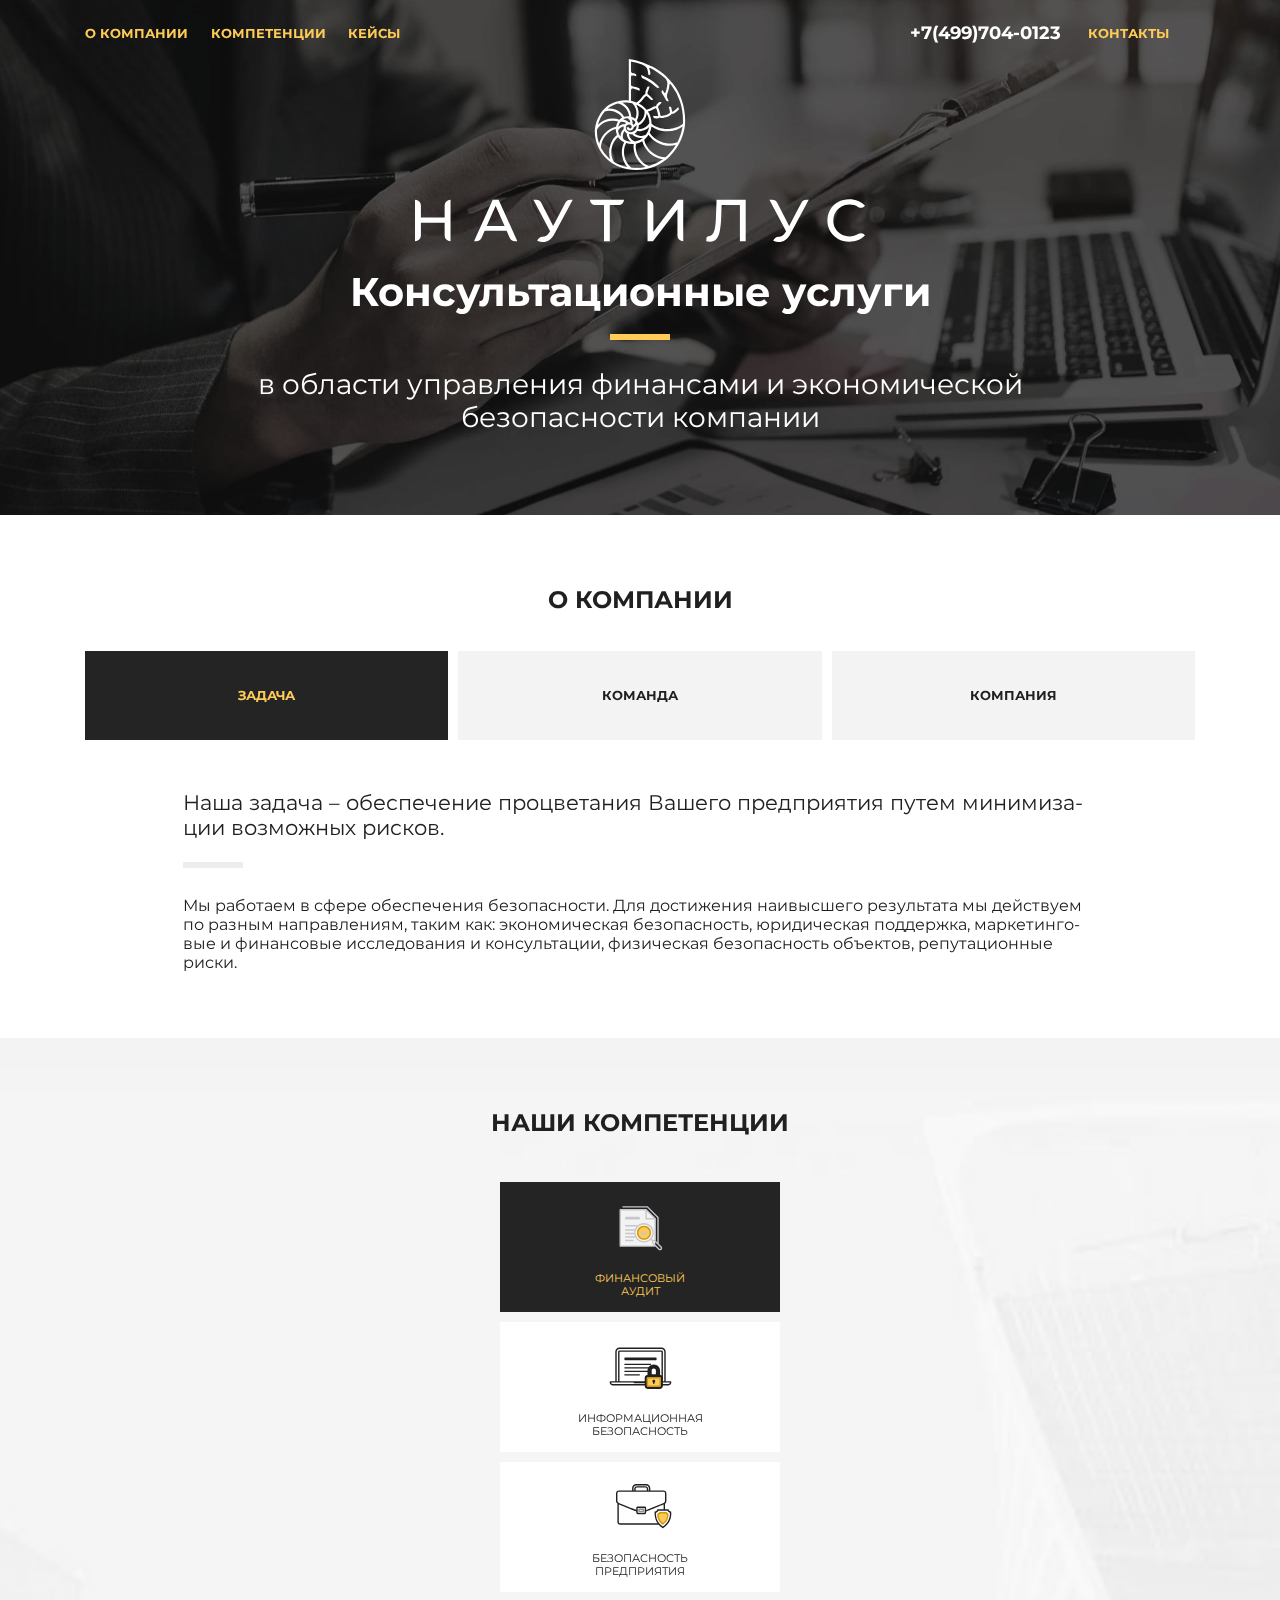
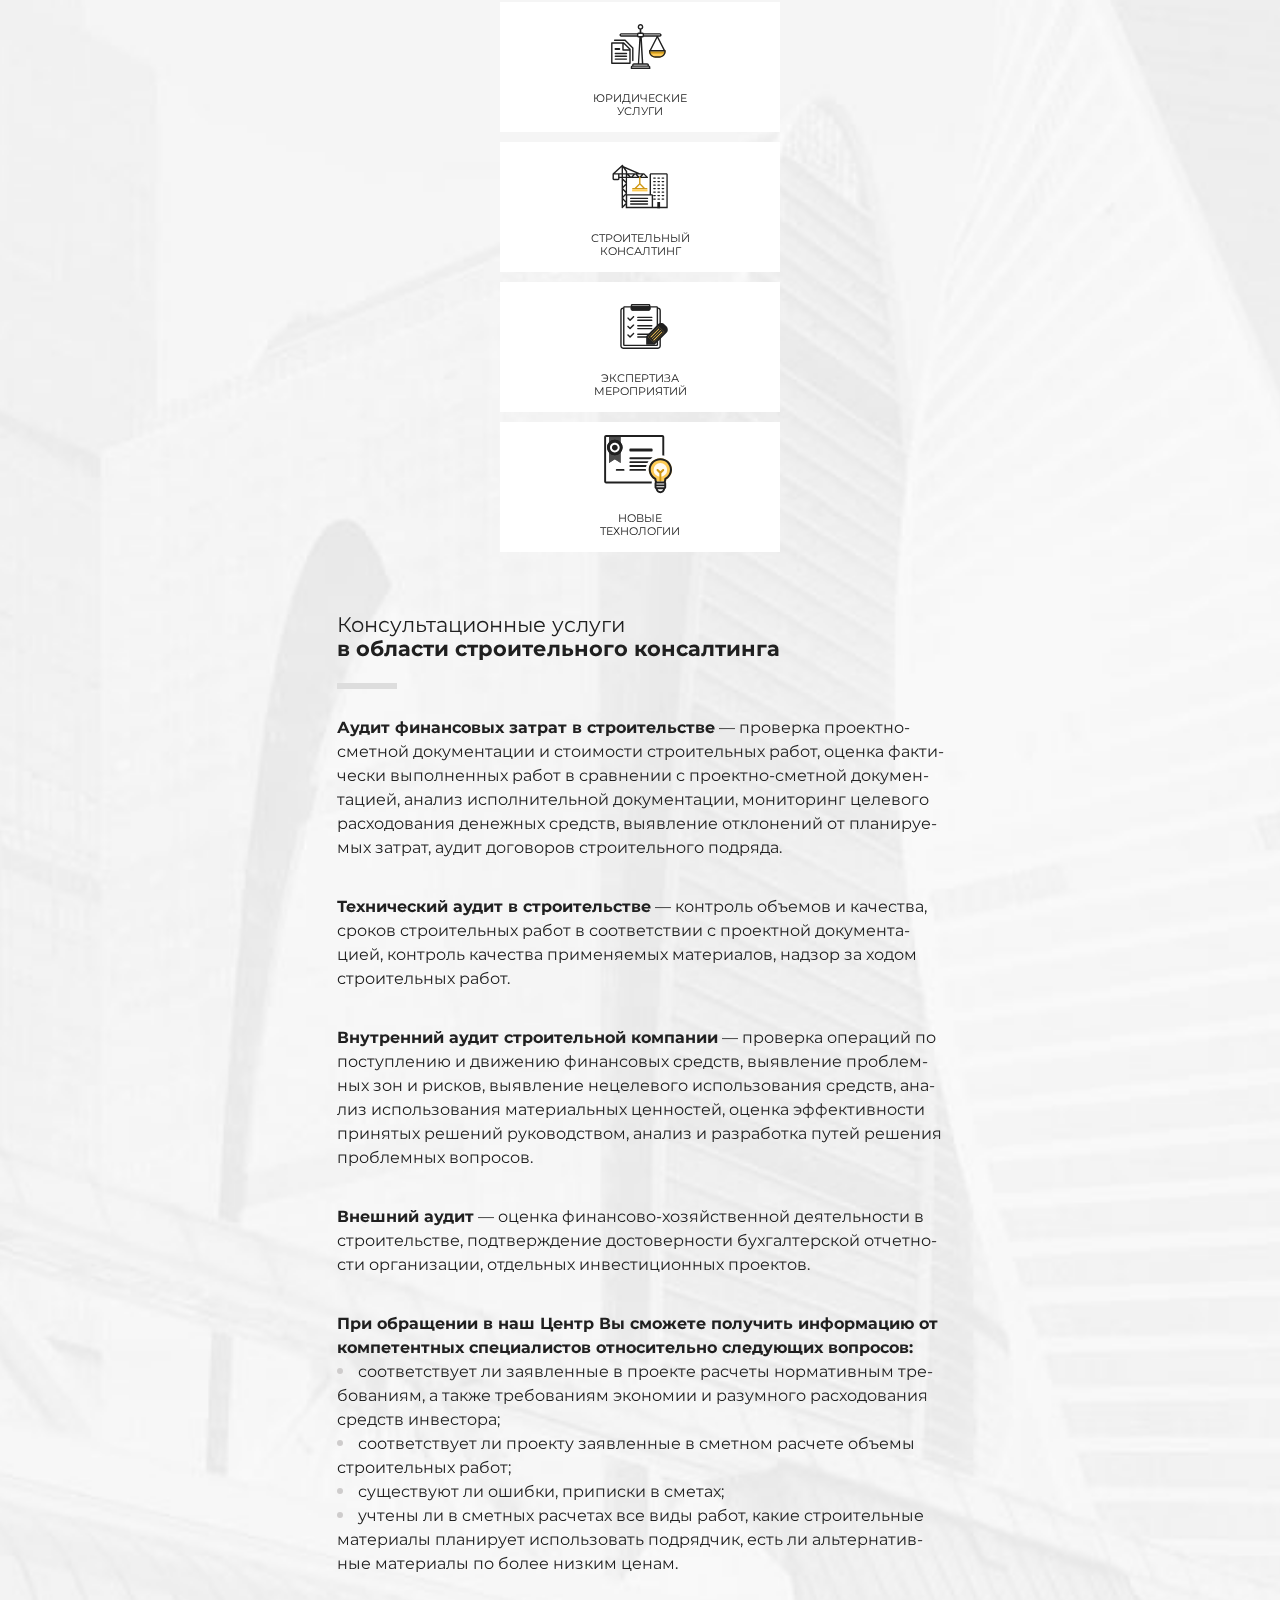
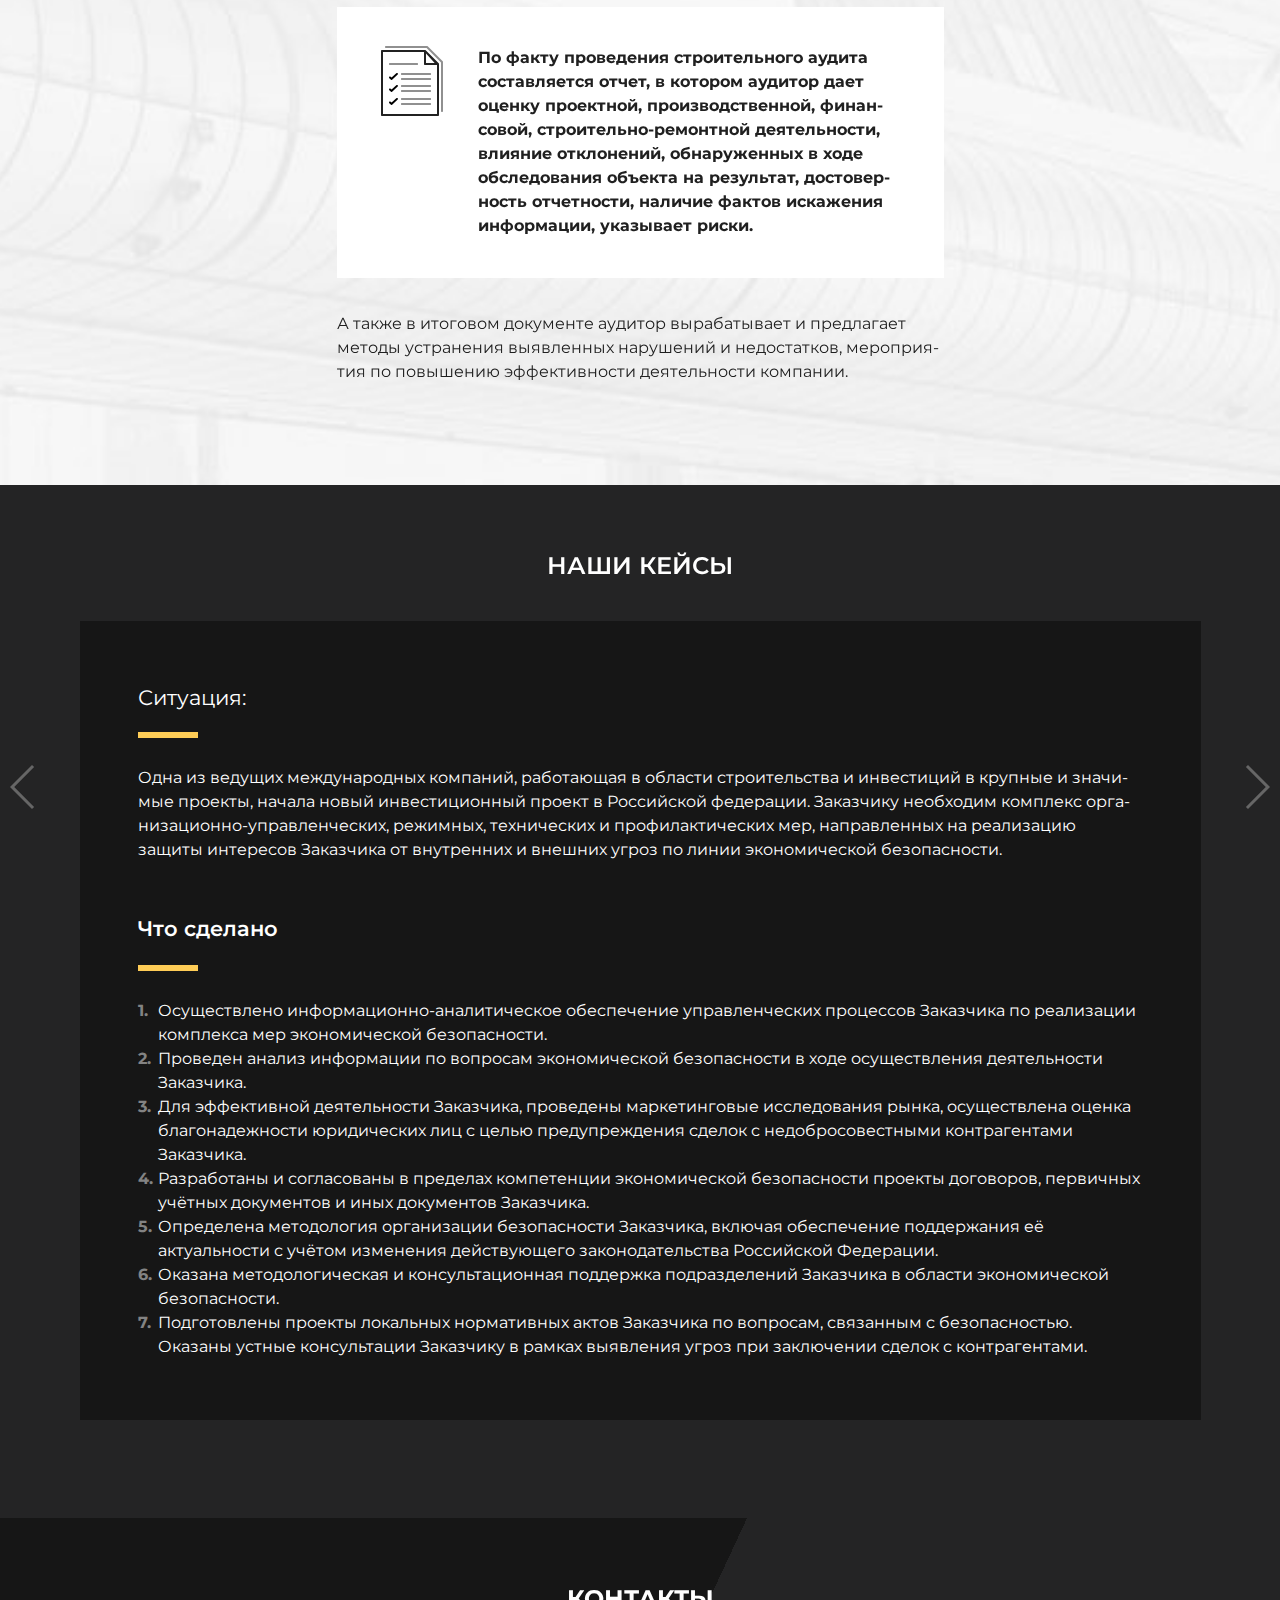
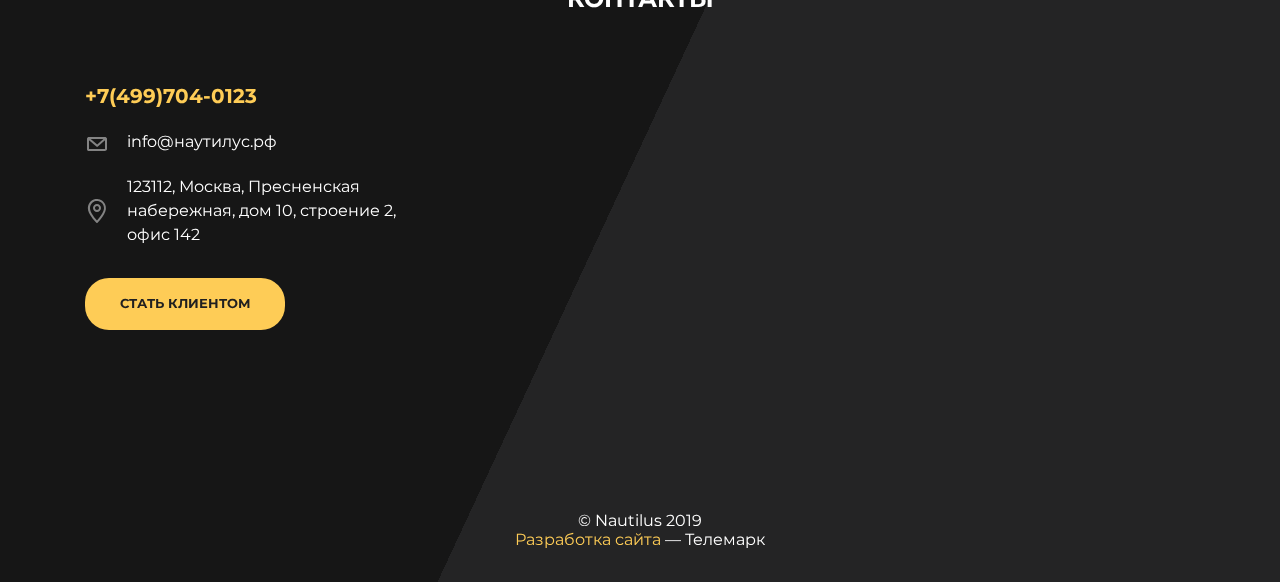
==== index.html @ 9512eb92 "add" ====
<!DOCTYPE html>
<!--[if lte IE 6]><html class="preIE7 preIE8 preIE9"><![endif]-->
<!--[if IE 7]><html class="preIE8 preIE9"><![endif]-->
<!--[if IE 8]><html class="preIE9"><![endif]-->
<!--[if gte IE 9]><!-->
<html lang="ru">
<!--<![endif]-->

<head>
	<meta charset="UTF-8">
	<meta http-equiv="X-UA-Compatible" content="IE=edge">
	<meta name="viewport" content="width=device-width, initial-scale=1.0">
	<title>title</title>
	<meta name="author" content="Alim Nagoev(https://github.com/alim-nagoev)">
	<meta name="description" content="description here ">
	<meta name="keywords" content="keywords,here">
	<link rel="shortcut icon" href="favicon.png" type="image/vnd.microsoft.icon">
	<link href="https://fonts.googleapis.com/css?family=Montserrat:300,400,600,700&display=swap&subset=cyrillic-ext"
		rel="stylesheet">
	<link rel="stylesheet" href="styles/main.css">

</head>

<body>
	<!-- SVG Sprite -->
	<svg width="0" height="0" class="visually-hidden">
		<symbol xmlns="http://www.w3.org/2000/svg" viewBox="0 0 90 90" id="competence-1">
			<path fill="#f3f3f3" d="M53 21H16v52h50V34z"></path>
			<path
				d="M70 70c-.6 0-1-.4-1-1V32.4L54.6 18H20c-.6 0-1-.4-1-1s.4-1 1-1h35c.3 0 .5.1.7.3l15 15c.2.2.3.4.3.7v37c0 .6-.4 1-1 1z">
			</path>
			<path
				d="M64.6 72H17V22h35v12c0 .6.4 1 1 1h12v29.1c.5.1.9.4 1.3.8l.7.7V33.9c0-.1 0-.2-.1-.3v-.1c0-.1-.1-.2-.2-.3l-13-13c-.1-.1-.2-.1-.3-.2h-.1c-.1 0-.2 0-.3-.1H16c-.6 0-1 .4-1 1v52c0 .6.4 1 1 1h50c.2 0 .3 0 .5-.1L64.6 72zM54 23.4l9.6 9.6H54v-9.6z">
			</path>
			<path
				d="M23.5 49h35c.3 0 .5.2.5.5v1c0 .3-.2.5-.5.5h-35c-.3 0-.5-.2-.5-.5v-1c0-.3.2-.5.5-.5zm0-6h35c.3 0 .5.2.5.5v1c0 .3-.2.5-.5.5h-35c-.3 0-.5-.2-.5-.5v-1c0-.3.2-.5.5-.5zm0 11h35c.3 0 .5.2.5.5v1c0 .3-.2.5-.5.5h-35c-.3 0-.5-.2-.5-.5v-1c0-.3.2-.5.5-.5zm0 5h35c.3 0 .5.2.5.5v1c0 .3-.2.5-.5.5h-35c-.3 0-.5-.2-.5-.5v-1c0-.3.2-.5.5-.5zm0 5h11c.3 0 .5.2.5.5v1c0 .3-.2.5-.5.5h-11c-.3 0-.5-.2-.5-.5v-1c0-.3.2-.5.5-.5zm.5-33h19c.6 0 1 .4 1 1v2c0 .6-.4 1-1 1H24c-.6 0-1-.4-1-1v-2c0-.5.5-1 1-1z">
			</path>
			<circle cx="50" cy="54" r="14" fill="#f4f4f4"></circle>
			<path
				d="M75.1 73.7l-8.8-8.8c-.6-.6-1.4-.9-2.2-.9-.5 0-.9.1-1.4.3L61 62.6c1.9-2.4 3-5.4 3-8.6 0-7.7-6.3-14-14-14s-14 6.3-14 14 6.3 14 14 14c3.8 0 7.2-1.5 9.7-3.9l1.6 1.6c-.6 1.2-.4 2.6.6 3.6l8.8 8.8c.6.6 1.4.9 2.2.9.8 0 1.6-.3 2.2-.9 1.2-1.2 1.2-3.2 0-4.4zM50 66c-6.6 0-12-5.4-12-12s5.4-12 12-12 12 5.4 12 12-5.4 12-12 12zm23.7 10.7c-.2.2-.5.3-.8.3-.3 0-.6-.1-.8-.3l-8.8-8.8c-.4-.4-.4-1.1 0-1.6.2-.2.5-.3.8-.3.3 0 .6.1.8.3l8.8 8.7c.4.5.4 1.2 0 1.7z">
			</path>
			<circle cx="50" cy="54" r="10" fill="#fecc56"></circle>
			<path
				d="M50 46c4.4 0 8 3.6 8 8s-3.6 8-8 8-8-3.6-8-8 3.6-8 8-8m0-2c-5.5 0-10 4.5-10 10s4.5 10 10 10 10-4.5 10-10-4.5-10-10-10z"
				fill="#cf9713"></path>
			<path
				d="M49 58c-.3 0-.5-.1-.7-.3l-3-3c-.4-.4-.4-1 0-1.4s1-.4 1.4 0l2.3 2.3 4.3-4.3c.4-.4 1-.4 1.4 0s.4 1 0 1.4l-5 5c-.2.2-.4.3-.7.3z">
			</path>
		</symbol>
		<symbol xmlns="http://www.w3.org/2000/svg" viewBox="0 0 90 90" id="competence-2">
			<path
				d="M22.5 46h36c.3 0 .5.2.5.5v1c0 .3-.2.5-.5.5h-36c-.3 0-.5-.2-.5-.5v-1c0-.3.2-.5.5-.5zm0 5h36c.3 0 .5.2.5.5v1c0 .3-.2.5-.5.5h-36c-.3 0-.5-.2-.5-.5v-1c0-.3.2-.5.5-.5zm0 5h21c.3 0 .5.2.5.5v1c0 .3-.2.5-.5.5h-21c-.3 0-.5-.2-.5-.5v-1c0-.3.2-.5.5-.5zm.5-24h44c.6 0 1 .4 1 1v2c0 .6-.4 1-1 1H23c-.6 0-1-.4-1-1v-2c0-.6.4-1 1-1z">
			</path>
			<path
				d="M64 42c-5 0-9 4-9 9v8c0 1.7 1.3 3 3 3h12c1.7 0 3-1.3 3-3v-8c0-5-4-9-9-9zm3 14h-6v-5c0-1.7 1.3-3 3-3s3 1.3 3 3v5z">
			</path>
			<path d="M22.9 41h36.3c.5 0 .9.2.9.5v1c0 .3-.4.5-.9.5H22.9c-.5 0-.9-.2-.9-.5v-1c0-.3.4-.5.9-.5z"></path>
			<path
				d="M88.1 66H81V24c0-3.3-2.7-6-6-6H15c-3.3 0-6 2.7-6 6v42H2c-.5 0-1 .4-1 .9V68c0 2.2 1.8 4 4 4h80c2.2 0 4-1.8 4-4v-1c0-.5-.4-1-.9-1zM11 24c0-2.2 1.8-4 4-4h60c2.2 0 4 1.8 4 4v42h-2V24c0-1.1-.9-2-2-2H15c-1.1 0-2 .9-2 2v42h-2V24zm64 42H15V24h60v42zm10 4H5c-1.1 0-2-.9-2-2h32c0 1.1.9 1 2 1h17c1.1 0 2 .1 2-1h31c0 1.1-.9 2-2 2z">
			</path>
			<path
				d="M55 76c-1.7 0-3-1.3-3-3V61c0-1.7 1.3-3 3-3h3v-7c0-3.3 2.7-6 6-6s6 2.7 6 6c0-3.3-2.7-6-6-6s-6 2.7-6 6v7h15c1.7 0 3 1.3 3 3v12c0 1.7-1.3 3-3 3H55z">
			</path>
			<path
				d="M73 59c1.1 0 2 .9 2 2v12c0 1.1-.9 2-2 2H55c-1.1 0-2-.9-2-2V61c0-1.1.9-2 2-2h18m-9-15c-3.9 0-7 3.1-7 7v6h-2c-2.2 0-4 1.8-4 4v12c0 2.2 1.8 4 4 4h18c2.2 0 4-1.8 4-4V61c0-2.2-1.8-4-4-4h-2v-6c0-3.9-3.1-7-7-7zm-5 13v-6c0-2.8 2.2-5 5-5s5 2.2 5 5v6H59z">
			</path>
			<path d="M56 60h16c1.1 0 2 .9 2 2v10c0 1.1-.9 2-2 2H56c-1.1 0-2-.9-2-2V62c0-1.1.9-2 2-2z" fill="#fecc56">
			</path>
			<path d="M72 62v10H56V62h16m0-2H56c-1.1 0-2 .9-2 2v10c0 1.1.9 2 2 2h16c1.1 0 2-.9 2-2V62c0-1.1-.9-2-2-2z"
				fill="#cf9713"></path>
			<path d="M66 66c0-1.1-.9-2-2-2s-2 .9-2 2c0 .7.4 1.4 1 1.7V69c0 .6.4 1 1 1s1-.4 1-1v-1.3c.6-.3 1-1 1-1.7z">
			</path>
		</symbol>
		<symbol xmlns="http://www.w3.org/2000/svg" viewBox="0 0 90 90" id="competence-3">
			<path d="M48 50v1h-4v-1h4m2-2h-8v5h8v-5z" opacity=".5" fill="#212121"></path>
			<path
				d="M89 53.8c-.1-.6-.2-1.2-.2-1.8-2.4-.3-3.3-1-3.7-3H80v-8.1c1.5-1.1 2-2.3 2-3.9V26c0-2.2-1.8-4-4-4H59v-3c0-3.3-2.7-6-6-6H39c-3.3 0-6 2.7-6 6v3H14c-2.2 0-4 1.8-4 4v11c0 1.4.9 2.7 2 3.6V67c0 2.2 1.8 4 4 4h55c1.5 1.7 3.1 3.1 4.9 4.4.2.2.5.4.9.5.1.1.1.1.2.1s.2 0 .2-.1c1.2-.8 2.4-1.8 3.5-2.7 5.7-4.8 8.7-12 8.3-19.4zM35 19c0-2.2 1.8-4 4-4h14c2.2 0 4 1.8 4 4v3h-1v-2c0-2.2-1.8-4-4-4H40c-2.2 0-4 1.8-4 4v2h-1v-3zm19 1v2H38v-2c0-1.1.9-2 2-2h12c1.1 0 2 .9 2 2zM12 37V26c0-1.1.9-2 2-2h64c1.1 0 2 .9 2 2v11c0 1.1-.2 2-2.8 3.2-8.6 3.5-21.4 8.6-24.2 9.7V47c0-1.1-.9-2-2-2H41c-1.1 0-2 .9-2 2v2.8c-.1 0-.2-.1-.3-.1l-2.8-1.1c-2.4-.9-5.5-2.2-8.6-3.4l-12.4-5c-1.5-.8-2.9-2.1-2.9-3.2zm39 10v7H41v-7h10zM14 67V42s23.5 9.3 25 10v2c0 1.1.9 2 2 2h10c1.1 0 2-.9 2-2v-2c.3 0 25-10 25-10v7h-8.8c-.2 1.7-1.7 3-3.4 3h-.6c0 .3-.1.7-.1 1-.2 2.4 0 4.9.6 7.3.6 3.1 1.9 6.1 3.8 8.7H16c-1.1 0-2-.9-2-2zm65.4 4.7c-.8.7-1.7 1.4-2.5 2-1.9-1.4-3.7-3-5.2-4.9-2.1-2.6-3.5-5.6-4.1-8.8-.5-1.9-.7-3.9-.6-5.9 1.6-.4 2.9-1.5 3.6-2.9h13c.6 1.4 1.7 2.3 3.3 2.7 0 .1 0 .2.1.3.4 6.6-2.5 13.1-7.6 17.5z">
			</path>
			<path
				d="M84.8 55c-1.6-.2-2.2-.7-2.4-2H71.8c-.1 1.2-1.2 2.1-2.4 2h-.2c0 .2-.1.4-.1.7-.1 1.6 0 3.3.4 4.8.5 2.4 1.5 4.6 3 6.5 1.1 1.4 2.4 2.6 3.8 3.6.2.2.4.3.6.3 0 0 .1.1.2.1s.1 0 .1-.1c.8-.6 1.6-1.2 2.3-1.8 3.8-3.2 5.8-8 5.5-12.9-.1-.4-.2-.8-.2-1.2z"
				fill="#fecc56"></path>
			<path
				d="M81 55c.4.8 1.1 1.3 2 1.7.2 4.2-1.6 8.2-4.8 10.9-.4.3-.8.7-1.3 1-1.1-.8-2.1-1.8-2.9-2.9-1.3-1.6-2.2-3.6-2.6-5.6-.3-1.1-.4-2.2-.4-3.3.9-.3 1.7-1 2.2-1.8H81m1.4-2H71.8c-.1 1.2-1.1 2-2.3 2h-.4c0 .2-.1.4-.1.7-.1 1.6 0 3.3.4 4.8.5 2.4 1.5 4.6 3 6.5 1.1 1.4 2.4 2.6 3.8 3.6.2.2.4.3.6.3l.1.1c.1 0 .1 0 .1-.1.8-.6 1.6-1.2 2.3-1.8 3.8-3.2 5.8-8 5.5-12.9-.1-.4-.1-.8-.2-1.2-1.4-.1-2-.6-2.2-2z"
				fill="#cf9713"></path>
		</symbol>
		<symbol xmlns="http://www.w3.org/2000/svg" viewBox="0 0 90 90" id="competence-4">
			<path d="M4 69h26V49l-9-9H4v29z" fill="#fff"></path>
			<path
				d="M34 66c-.6 0-1-.4-1-1V47.4L22.6 37H8c-.6 0-1-.4-1-1s.4-1 1-1h15c.3 0 .5.1.7.3l11 11c.2.2.3.4.3.7v18c0 .6-.4 1-1 1z">
			</path>
			<path
				d="M30.7 48.3l-9-9c-.2-.2-.4-.3-.7-.3H4c-.6 0-1 .4-1 1v29c0 .6.4 1 1 1h26c.6 0 1-.4 1-1V49c0-.3-.1-.5-.3-.7zm-2.1.7H21v-7.6l7.6 7.6zM5 68V41h14v9c0 .6.4 1 1 1h9v17H5z">
			</path>
			<path
				d="M9 47h6c.6 0 1 .4 1 1v1c0 .6-.4 1-1 1H9c-.6 0-1-.4-1-1v-1c0-.6.4-1 1-1zm0 7h16c.6 0 1 .4 1 1s-.4 1-1 1H9c-.6 0-1-.4-1-1s.4-1 1-1zm0 4h16c.6 0 1 .4 1 1s-.4 1-1 1H9c-.6 0-1-.4-1-1s.4-1 1-1zm0 4h16c.6 0 1 .4 1 1s-.4 1-1 1H9c-.6 0-1-.4-1-1s.4-1 1-1z">
			</path>
			<path d="M57.9 50h22.2c.5 0 .9.4.9.9v1c0 5-4.1 9.1-9.1 9.1h-5.8c-5 0-9.1-4.1-9.1-9.1v-1c0-.5.4-.9.9-.9z"
				fill="#fecc56"></path>
			<path fill="#cf9713" d="M58 53h21v2H58z"></path>
			<path
				d="M80.1 50H80l-9.7-19h2.3c1.4 0 2.5-1.1 2.5-2.5S73.9 26 72.5 26H49.7c-.3-.6-1-1-1.7-1h-1.7l-.2-4.2c1.7-.5 2.9-2 2.9-3.8 0-2.2-1.8-4-4-4s-4 1.8-4 4c0 1.8 1.2 3.3 2.9 3.8l-.2 4.2H42c-.7 0-1.4.4-1.7 1H17.5c-1.4 0-2.5 1.1-2.5 2.5s1.1 2.5 2.5 2.5h22.8c.3.6 1 1 1.7 1h1.3l-2.1 37h-5.6c-1.4 0-2.5 1.1-2.5 2.5v.6c-1.1.2-2 1.2-2 2.4V77h28v-2.5c0-1.2-.9-2.2-2-2.4v-.6c0-1.4-1.1-2.5-2.5-2.5H49l-2.1-37H48c.7 0 1.4-.4 1.7-1h18.1l-9.7 19H58c-.5 0-.9.4-.9.9v1c0 5 4.1 9.1 9.1 9.1H72c5 0 9.1-4.1 9.1-9.1v-1c-.1-.5-.5-.9-1-.9zM40 29H17.5c-.3 0-.5-.2-.5-.5s.2-.5.5-.5H40v1zm3-12c0-1.1.9-2 2-2s2 .9 2 2-.9 2-2 2-2-.9-2-2zm13.5 57c.3 0 .5.2.5.5v.5H33v-.5c0-.3.2-.5.5-.5h23zM49 71h5.5c.3 0 .5.2.5.5v.5H35v-.5c0-.3.2-.5.5-.5H49zm-2.1-2h-3.8L45 36.4 46.9 69zM48 30h-6v-3h6v3zm2-2h22.5c.3 0 .5.2.5.5s-.2.5-.5.5H50v-1zm19 5l8.7 17H60.3L69 33zm2.9 26h-5.8c-3.9 0-7-3.1-7.1-7h20c0 3.9-3.2 7-7.1 7z">
			</path>
		</symbol>
		<symbol xmlns="http://www.w3.org/2000/svg" viewBox="0 0 90 90" id="competence-5">
			<path
				d="M82 26H60c-1.1 0-2 .9-2 2v28H26c-.3 0-.5.1-.8.2l.4-.4c.1-.1.2-.2.2-.4V33h29c.4 0 .8-.2.9-.6.2-.4.1-.8-.2-1.1l-5-5c0-.2-.2-.3-.5-.3h-5.8l-23.1-9.8-1.3-1.9c-.3-.4-.7-.5-1.1-.4-.4.1-.7.5-.7 1v.1c-.2 0-.5.1-.7.3l-12 11c-.3.3-.4.7-.2 1.1-.1.2-.1.4-.1.6v6c0 1.1.9 2 2 2h6c1.1 0 2-.9 2-2v-1h3v41c0 .2.1.3.1.5-.2.4-.2.9.1 1.2.2.2.5.3.7.3.3 0 .5-.1.7-.3l4.3-4.3V76h60V28c.1-1.1-.8-2-1.9-2zm-69 8H7v-6h6v6zm5-3h-3v-3h3v3zm0-5h-4c-.1 0-.3 0-.4.1-.2-.1-.4-.1-.6-.1H8.6l9.4-8.6V26zm8 5v-2.6l2.6 2.6H26zm5.4 0l-3-3h6.2l-3 3h-.2zm3 0l3-3h.2l3 3h-6.2zm15.2-3l3 3h-6.2l3-3h.2zM44 28h2.6l-3 3h-.2l-3-3H44zm-4.9-2H26v-2.5c0-.2-.1-.4-.2-.6l-2.5-3.6L39.1 26zM20 18.1l4 5.7V26h-4v-7.9zm0 9.9h4v3h-4v-3zm0 5h4v4.6l-4-4.1V33zm0 3.4l4 4.1v.1l-4 4v-8.2zm0 11l4-4v8.2l-4-4.1v-.1zm0 3l4 4.1v.1l-4 4v-8.2zm4 18.2l-4 4v-8.2l4 4.2zM24 58v7.6l-4-4.1v-.1l4.2-4.1c-.1.2-.2.4-.2.7zm36.8 16H26V58h35v16h-.2zM82 74H63V58c0-1.1-.9-2-2-2h-1V28h22v46z">
			</path>
			</path>
			<path
				d="M66 32h-2c-.6 0-1 .4-1 1s.4 1 1 1h2c.6 0 1-.4 1-1s-.4-1-1-1zm6 0h-2c-.6 0-1 .4-1 1s.4 1 1 1h2c.6 0 1-.4 1-1s-.4-1-1-1zm4 2h2c.6 0 1-.4 1-1s-.4-1-1-1h-2c-.6 0-1 .4-1 1s.4 1 1 1zm-10 3h-2c-.6 0-1 .4-1 1s.4 1 1 1h2c.6 0 1-.4 1-1s-.4-1-1-1zm6 0h-2c-.6 0-1 .4-1 1s.4 1 1 1h2c.6 0 1-.4 1-1s-.4-1-1-1zm6 0h-2c-.6 0-1 .4-1 1s.4 1 1 1h2c.6 0 1-.4 1-1s-.4-1-1-1zm-12 5h-2c-.6 0-1 .4-1 1s.4 1 1 1h2c.6 0 1-.4 1-1s-.4-1-1-1zm6 0h-2c-.6 0-1 .4-1 1s.4 1 1 1h2c.6 0 1-.4 1-1s-.4-1-1-1zm6 0h-2c-.6 0-1 .4-1 1s.4 1 1 1h2c.6 0 1-.4 1-1s-.4-1-1-1zm-12 5h-2c-.6 0-1 .4-1 1s.4 1 1 1h2c.6 0 1-.4 1-1s-.4-1-1-1zm6 0h-2c-.6 0-1 .4-1 1s.4 1 1 1h2c.6 0 1-.4 1-1s-.4-1-1-1zm6 0h-2c-.6 0-1 .4-1 1s.4 1 1 1h2c.6 0 1-.4 1-1s-.4-1-1-1zm-12 5h-2c-.6 0-1 .4-1 1s.4 1 1 1h2c.6 0 1-.4 1-1s-.4-1-1-1zm6 0h-2c-.6 0-1 .4-1 1s.4 1 1 1h2c.6 0 1-.4 1-1s-.4-1-1-1zm6 0h-2c-.6 0-1 .4-1 1s.4 1 1 1h2c.6 0 1-.4 1-1s-.4-1-1-1zm-12 5h-2c-.6 0-1 .4-1 1s.4 1 1 1h2c.6 0 1-.4 1-1s-.4-1-1-1zm6 0h-2c-.6 0-1 .4-1 1s.4 1 1 1h2c.6 0 1-.4 1-1s-.4-1-1-1zm6 0h-2c-.6 0-1 .4-1 1s.4 1 1 1h2c.6 0 1-.4 1-1s-.4-1-1-1zm-12 5h-2c-.6 0-1 .4-1 1s.4 1 1 1h2c.6 0 1-.4 1-1s-.4-1-1-1zm6 0h-2c-.6 0-1 .4-1 1s.4 1 1 1h2c.6 0 1-.4 1-1s-.4-1-1-1zm6 0h-2c-.6 0-1 .4-1 1s.4 1 1 1h2c.6 0 1-.4 1-1s-.4-1-1-1zm-9 5h4v9h-4zm-38-4h24c.6 0 1-.4 1-1s-.4-1-1-1H31c-.6 0-1 .4-1 1s.4 1 1 1zm24 2H31c-.6 0-1 .4-1 1s.4 1 1 1h24c.6 0 1-.4 1-1s-.4-1-1-1zm0 4H31c-.6 0-1 .4-1 1s.4 1 1 1h24c.6 0 1-.4 1-1s-.4-1-1-1z">
			</path>
			<path
				d="M54 47h-2.6L45 40.6V32c0-.6-.4-1-1-1s-1 .4-1 1v8.6L36.6 47H34c-.6 0-1 .4-1 1s.4 1 1 1h20c.6 0 1-.4 1-1s-.4-1-1-1zm-10-4.6l4.6 4.6h-9.2l4.6-4.6z"
				fill="#cf9713"></path>
			<path fill="#fecc56" d="M33 49h22v3H33z"></path>
		</symbol>
		<symbol xmlns="http://www.w3.org/2000/svg" viewBox="0 0 90 90" id="competence-6">
			<path
				d="M70.1 20c1.1 0 2 .9 2 2v51c0 1.1-.9 2-2 2h-50c-1.1 0-2-.9-2-2V22c0-1.1.9-2 2-2h50m0-2h-50c-2.2 0-4 1.8-4 4v51c0 2.2 1.8 4 4 4h50c2.2 0 4-1.8 4-4V22c0-2.2-1.8-4-4-4z">
			</path>
			<path d="M22.1 16h46c1.1 0 2 .9 2 2v53c0 1.1-.9 2-2 2h-46c-1.1 0-2-.9-2-2V18c0-1.1.9-2 2-2z" fill="#ffffff">
			</path>
			<path
				d="M68.1 18v53h-46V18h46m0-2h-46c-1.1 0-2 .9-2 2v53c0 1.1.9 2 2 2h46c1.1 0 2-.9 2-2V18c0-1.1-.9-2-2-2z">
			</path>
			<path
				d="M30.1 37c-.3 0-.5-.1-.7-.3l-3-3c-.4-.4-.4-1 0-1.4s1-.4 1.4 0l2.3 2.3 4.3-4.3c.4-.4 1-.4 1.4 0s.4 1 0 1.4l-5 5c-.2.2-.4.3-.7.3zm0 12c-.3 0-.5-.1-.7-.3l-3-3c-.4-.4-.4-1 0-1.4s1-.4 1.4 0l2.3 2.3 4.3-4.3c.4-.4 1-.4 1.4 0s.4 1 0 1.4l-5 5c-.2.2-.4.3-.7.3zm11-18h20c.6 0 1 .4 1 1s-.4 1-1 1h-20c-.6 0-1-.4-1-1s.5-1 1-1zm0 4h20c.6 0 1 .4 1 1s-.4 1-1 1h-20c-.6 0-1-.4-1-1s.5-1 1-1zm0 8h20c.6 0 1 .4 1 1s-.4 1-1 1h-20c-.6 0-1-.4-1-1s.5-1 1-1zm0 4h20c.6 0 1 .4 1 1s-.4 1-1 1h-20c-.6 0-1-.4-1-1s.5-1 1-1zm0 8h20c.6 0 1 .4 1 1s-.4 1-1 1h-20c-.6 0-1-.4-1-1s.5-1 1-1zm0 4h20c.6 0 1 .4 1 1s-.4 1-1 1h-20c-.6 0-1-.4-1-1s.5-1 1-1zm-11 2c-.3 0-.5-.1-.7-.3l-3-3c-.4-.4-.4-1 0-1.4s1-.4 1.4 0l2.3 2.3 4.3-4.3c.4-.4 1-.4 1.4 0s.4 1 0 1.4l-5 5c-.2.2-.4.3-.7.3zm3-45h24c1.1 0 2 .9 2 2v2c0 1.1-.9 2-2 2h-24c-1.1 0-2-.9-2-2v-2c0-1.1.9-2 2-2z">
			</path>
			<path d="M57.1 18v2h-24v-2h24m0-2h-24c-1.1 0-2 .9-2 2v2c0 1.1.9 2 2 2h24c1.1 0 2-.9 2-2v-2c0-1.1-.9-2-2-2z">
			</path>
			<path
				d="M57.1 15v5h-24v-5h24m0-2h-24c-1.1 0-2 .9-2 2v5c0 1.1.9 2 2 2h24c1.1 0 2-.9 2-2v-5c0-1.1-.9-2-2-2zM82 44.7L79.3 42c-1.3-1.3-3-2-4.8-2-1.8 0-3.5.7-4.8 2L67 44.7l-2.1 2.1.1.1-11 11-.9.9V71h12.2l.9-.9 15-15 1.9-2.3c1.5-2.6 1.1-5.9-1.1-8.1zM74.9 43h-.4.4zm2.3 1.1c-.2-.2-.4-.3-.6-.5.2.2.4.3.6.5zm-.8-.6c-.1-.1-.3-.2-.4-.2.1 0 .2.1.4.2zm-.8-.3c-.1 0-.3-.1-.4-.1.2 0 .3.1.4.1zm-1.5-.2h-.3c.1.1.2.1.3 0zm-.7.2c-.1 0-.2 0-.3.1.1-.1.2-.1.3-.1zm-.8.3c-.1 0-.2.1-.2.1.1 0 .2 0 .2-.1z">
			</path>
			<path
				d="M79.9 46.8l-2.7-2.7c-.7-.7-1.7-1.1-2.7-1.1-1 0-1.9.4-2.7 1.1l-2.7 2.7-13 13.2v8h8l15-15 .8-.8c1.5-1.5 1.5-3.9 0-5.4zM63.3 66h-3.2l-2-2v-3.2l12.5-12.5 5.2 5.2L63.3 66zm15.2-15.2l-.8.8-5.3-5.3.8-.8c.3-.3.8-.5 1.3-.5s.9.2 1.3.5l2.7 2.7c.7.7.7 1.9 0 2.6z"
				fill="#212121"></path>
			<path d="M56.1 60l8 8 14-14 1-1-8-8-15 15z" fill="#fdcb55"></path>
			<path
				d="M62.1 65c-.3 0-.5-.1-.7-.3-.4-.4-.4-1 0-1.4l13-13c.4-.4 1-.4 1.4 0s.4 1 0 1.4l-13 13c-.2.2-.4.3-.7.3zm-2-2c-.3 0-.5-.1-.7-.3-.4-.4-.4-1 0-1.4l13-13c.4-.4 1-.4 1.4 0s.4 1 0 1.4l-13 13c-.2.2-.4.3-.7.3z">
			</path>
			<path d="M71.1 47.8l5.2 5.2-12.2 12.2L59 60l12.1-12.2m0-2.8l-15 15 8 8 14-14 1-1-8-8z"></path>
		</symbol>
		<symbol xmlns="http://www.w3.org/2000/svg" viewBox="0 0 75 65" id="competence-7">
			<path d="M2 0h58c1.1 0 2 .9 2 2v46c0 1.1-.9 2-2 2H2c-1.1 0-2-.9-2-2V2C0 .9.9 0 2 0z" fill="#ffffff"></path>
			<path d="M60 2v46H2V2h58m0-2H2C.9 0 0 .9 0 2v46c0 1.1.9 2 2 2h58c1.1 0 2-.9 2-2V2c0-1.1-.9-2-2-2z"></path>
			<path d="M56 5H20.7c.5.6.8 1.3 1.2 2H55v36H7V31.7L5 33v11c0 .6.4 1 1 1h50c.6 0 1-.4 1-1V6c0-.6-.4-1-1-1z"
				opacity=".5" fill="#ffffff"></path>
			<g opacity=".8">
				<path d="M5 0v29l6-4 6 4V0H5z"></path>
				<path d="M15 2v23.3l-2.9-1.9c-.3-.3-.7-.4-1.1-.4s-.8.1-1.1.3l-2.9 2V2h8m2-2H5v29l6-4 6 4V0z"></path>
			</g>
			<path
				d="M27 23h22c.6 0 1 .4 1 1s-.4 1-1 1H27c-.6 0-1-.4-1-1s.4-1 1-1zm0-9h22c.6 0 1 .4 1 1v1c0 .6-.4 1-1 1H27c-.6 0-1-.4-1-1v-1c0-.6.4-1 1-1z">
			</path>
			<circle cx="11" cy="13" r="8"></circle>
			<path
				d="M11 7c3.3 0 6 2.7 6 6s-2.7 6-6 6-6-2.7-6-6 2.7-6 6-6m0-2c-4.4 0-8 3.6-8 8s3.6 8 8 8 8-3.6 8-8-3.6-8-8-8z">
			</path>
			<g opacity="1">
				<circle cx="11" cy="13" r="5"></circle>
				<path
					d="M11 10c1.7 0 3 1.3 3 3s-1.3 3-3 3-3-1.3-3-3 1.3-3 3-3m0-2c-2.8 0-5 2.2-5 5s2.2 5 5 5 5-2.2 5-5-2.2-5-5-5z"
					fill="#ffffff">
				</path>
			</g>
			<path
				d="M27 27h22c.6 0 1 .4 1 1s-.4 1-1 1H27c-.6 0-1-.4-1-1s.4-1 1-1zm0 4h22c.6 0 1 .4 1 1s-.4 1-1 1H27c-.6 0-1-.4-1-1s.4-1 1-1zm0 4h22c.6 0 1 .4 1 1s-.4 1-1 1H27c-.6 0-1-.4-1-1s.4-1 1-1zm-14 0h7c.6 0 1 .4 1 1s-.4 1-1 1h-7c-.6 0-1-.4-1-1s.4-1 1-1z">
			</path>
			<path
				d="M73 35.7C73 27.6 66.4 21 58.3 21h-.5C49.6 21 43 27.6 43 35.7c0 4.8 2.3 9.2 6.1 12 0 .2.1.4.2.6-.2.6-.3 1.1-.3 1.7v4c0 1.3.5 2.6 1.4 3.5 1 3.3 4.1 5.5 7.6 5.5s6.5-2.3 7.6-5.5c.9-.9 1.4-2.2 1.4-3.5v-4c0-.6-.1-1.1-.3-1.7.1-.2.1-.4.2-.6 3.8-2.8 6.1-7.2 6.1-12zM52 46c-.4-.3-.9-.5-1.3-.8.5.3.9.5 1.3.8zm1.3 10.6zm8.6 1.6c.4-.4.7-1 .8-1.5-.2.5-.5 1-.8 1.5zm.1-11.8v-.2c0-.3 0-.6.2-.9-.2.2-.2.5-.2.8v.3z"
				fill="#ffffff">
			</path>
			<path
				d="M70 35.7C70 29.3 64.7 24 58.3 24h-.5C51.3 24 46 29.3 46 35.7c0 4.4 2.4 8.2 6 10.3v.3c0 2.6 2.1 4.7 4.7 4.7h2.6c2.6 0 4.7-2.1 4.7-4.7V46c3.6-2 6-5.9 6-10.3z"
				fill="#fdcb55"></path>
			<path
				d="M62 48h-8c-1.1 0-2 .9-2 2v4c0 .8.4 1.4 1.1 1.8.4 2.4 2.4 4.2 4.9 4.2s4.6-1.8 4.9-4.2c.6-.3 1.1-1 1.1-1.8v-4c0-1.1-.9-2-2-2z"
				fill="#ffffff">
			</path>
			<circle cx="58" cy="36" r="7" opacity=".9" fill="#fff"></circle>
			<path
				d="M61.7 35.3c-.4-.4-1.1-.4-1.5 0L58 37.5l-2.2-2.2c-.4-.4-1.1-.4-1.5 0-.4.4-.4 1.1 0 1.5l2.8 2.8c-.1.1-.1.2-.1.4v7c0 .6.4 1 1 1s1-.4 1-1v-7c0-.2 0-.3-.1-.4l2.8-2.8c.4-.4.4-1.1 0-1.5z"
				fill="#cf9713"></path>
			<path
				d="M70 35.7C70 29.3 64.7 24 58.3 24h-.5C51.3 24 46 29.3 46 35.7c0 4.4 2.4 8.2 6 10.3v.3c0 .8.2 1.6.6 2.3-.4.3-.6.8-.6 1.4v4c0 .8.4 1.4 1.1 1.8.4 2.4 2.4 4.2 4.9 4.2s4.6-1.8 4.9-4.2c.6-.3 1.1-1 1.1-1.8v-4c0-.6-.2-1.1-.6-1.4.4-.7.6-1.4.6-2.3V46c3.6-2 6-5.9 6-10.3zM58 58c-1.3 0-2.4-.8-2.8-2h5.7c-.5 1.2-1.6 2-2.9 2zm4-4h-8v-1h8v1zm0-3h-8v-1h8v1zm1-6.8c-.7.4-1.1 1.1-1 1.9v.2c0 .6-.2 1.2-.6 1.6h-6.8c-.4-.5-.6-1-.6-1.6v-.2c.1-.8-.3-1.5-1-1.9-3.1-1.7-5-5-5-8.5 0-5.4 4.4-9.7 9.7-9.7h.5c5.4 0 9.7 4.4 9.7 9.7.1 3.6-1.8 6.8-4.9 8.5z">
			</path>
		</symbol>
	</svg>
	<!-- Section header: -->
	<header class="header" id="header">
		<!-- navigation -->
		<nav class="nav container">
			<div class="nav__wrapper">
				<!-- mobile burger -->
				<div class="hamburger hamburger--elastic-r">
					<div class="hamburger-box">
						<button class="hamburger-inner" aria-label="Mobile burger"></button>
					</div>
				</div>
				<a href="tel:+7(499)704-0123" class="phone">
					<img src="images/header/phone.svg" alt="Номер телефона" class="phone__ico">
				</a>
				<!-- Menu -->
				<div class="header__wrapper">
					<ul class="menu menu--left">
						<li class="menu__item">
							<a href="#about" class="menu__link">О компании</a>
						</li>
						<li class="menu__item">
							<a href="#competence" class="menu__link">компетенции</a>
						</li>
						<li class="menu__item">
							<a href="#case" class="menu__link">кейсы</a>
						</li>
					</ul>
					<ul class="menu menu--right">
						<li class="menu__item">
							<a href="tel:+7(499)704-0123" class="phone phone--menu">
								+7(499)704-0123
							</a>
						</li>
						<li class="menu__item  menu__item--contact">
							<a href="#contact" class="menu__link">Контакты</a>
						</li>
						<li class="menu__item">
							<a href="#" class="btn btn--yellow header__btn call-modal">Стать клиентом</a>
						</li>
					</ul>
				</div>

			</div>
		</nav>
	</header>
	<!-- Section main: -->
	<main class="main" id="main">
		<!-- HERO -->
		<section class="hero">
			<div class="hero__inner container">
				<img src="images/hero/logo.svg" alt="Наутилус" class="hero__logo">
				<h1 class="hero__title">
					<span class="hero__title-top line line--yellow">Консультационные услуги</span>
					в области управления финансами и экономической безопасности компании
				</h1>
			</div>
		</section>
		<!-- ABOUT -->
		<section class="about" id="about">
			<div class="about__inner container">
				<h2 class="head about__head">О компании</h2>
				<!-- Swiper -->
				<div class="swiper-container gallery-thumbs about-controls">
					<ul class="swiper-wrapper">
						<li class="swiper-slide about-controls__item">
							<button class="about-controls__button">задача</button>
						</li>
						<li class="swiper-slide about-controls__item">
							<button class="about-controls__button">команда</button>
						</li>
						<li class="swiper-slide about-controls__item">
							<button class="about-controls__button">компания</button>
						</li>
					</ul>
				</div>
				<div class="swiper-container gallery-top about-thumbs">
					<ul class="swiper-wrapper">
						<li class="swiper-slide about-thumbs__item">
							<p class="about-thumbs__slogan line line--grey">
								Наша задача – обеспечение процветания Вашего предприятия путем минимизации возможных
								рисков.
							</p>
							<p class="about-thumbs__text">
								Мы работаем в сфере обеспечения безопасности. Для достижения наивысшего результата мы
								действуем по разным направлениям, таким как: экономическая безопасность, юридическая
								поддержка, маркетинговые и финансовые исследования и консультации, физическая
								безопасность
								объектов, репутационные риски.
							</p>
						</li>
						<li class="swiper-slide about-thumbs__item">
							<p class="about-thumbs__slogan line line--grey">
								Наша задача – обеспечение процветания Вашего предприятия путем минимизации возможных
								рисков.
							</p>
							<p class="about-thumbs__text">
								Мы работаем в сфере обеспечения безопасности. Для достижения наивысшего результата мы
								действуем по разным направлениям, таким как: экономическая безопасность, юридическая
								поддержка, маркетинговые и финансовые исследования и консультации, физическая
								безопасность
								объектов, репутационные риски.
							</p>
						</li>
						<li class="swiper-slide about-thumbs__item">
							<p class="about-thumbs__slogan line line--grey">
								Наша задача – обеспечение процветания Вашего предприятия путем минимизации возможных
								рисков.
							</p>
							<p class="about-thumbs__text">
								Мы работаем в сфере обеспечения безопасности. Для достижения наивысшего результата мы
								действуем по разным направлениям, таким как: экономическая безопасность, юридическая
								поддержка, маркетинговые и финансовые исследования и консультации, физическая
								безопасность
								объектов, репутационные риски.
							</p>
						</li>
					</ul>
				</div>
			</div>
		</section>
		<!-- COMPETENCE -->
		<section class="competence" id="competence">
			<div class="competence__inner">
				<h2 class="head competence__head">Наши компетенции</h2>
				<div class="competence__row">
					<!-- Swiper -->
					<div class="swiper-container gallery-thumbs competence-controls">
						<ul class="swiper-wrapper">
							<li class="swiper-slide competence-controls__item">
								<button class="competence-controls__button">
									<svg class="competence-controls__icon">
										<use xlink:href="#competence-1"></use>
									</svg>
									Финансовый <br> аудит</button>
							</li>
							<li class="swiper-slide competence-controls__item">
								<button class="competence-controls__button">
									<svg class="competence-controls__icon">
										<use xlink:href="#competence-2"></use>
									</svg>
									Информационная<br> безопасность </button>
							</li>
							<li class="swiper-slide competence-controls__item">
								<button class="competence-controls__button">
									<svg class="competence-controls__icon">
										<use xlink:href="#competence-3"></use>
									</svg>
									Безопасность<br> предприятия</button>
							</li>
							<li class="swiper-slide competence-controls__item">
								<button class="competence-controls__button">
									<svg class="competence-controls__icon">
										<use xlink:href="#competence-4"></use>
									</svg>
									Юридические<br> услуги</button>
							</li>
							<li class="swiper-slide competence-controls__item">
								<button class="competence-controls__button">
									<svg class="competence-controls__icon">
										<use xlink:href="#competence-5"></use>
									</svg>
									Строительный<br> консалтинг</button>
							</li>
							<li class="swiper-slide competence-controls__item">
								<button class="competence-controls__button">
									<svg class="competence-controls__icon">
										<use xlink:href="#competence-6"></use>
									</svg>
									Экспертиза<br> мероприятий</button>
							</li>
							<li class="swiper-slide competence-controls__item">
								<button class="competence-controls__button">
									<svg class="competence-controls__icon">
										<use xlink:href="#competence-7"></use>
									</svg>
									Новые<br> технологии</button>
							</li>
						</ul>
					</div>
					<div class="swiper-container gallery-top competence-thumbs">
						<ul class="swiper-wrapper">
							<li class="swiper-slide competence-thumbs__item">
								<div class="swiper-slide__wrap">
									<h3 class="competence-thumbs__slogan line line--dgrey">
										Консультационные услуги <br> <b>в области строительного консалтинга</b>
									</h3>
									<p class="competence-thumbs__text">
										<b>Аудит финансовых затрат в строительстве</b> — проверка проектно-сметной
										документации и
										стоимости строительных работ, оценка фактически выполненных работ в сравнении с
										проектно-сметной документацией, анализ исполнительной документации, мониторинг
										целевого расходования денежных средств, выявление отклонений от планируемых
										затрат,
										аудит договоров строительного подряда.
									</p>
									<p class="competence-thumbs__text">
										<b>Технический аудит в строительстве</b> — контроль объемов и качества, сроков
										строительных
										работ в соответствии с проектной документацией, контроль качества применяемых
										материалов, надзор за ходом строительных работ.
									</p>
									<p class="competence-thumbs__text">
										<b>Внутренний аудит строительной компании</b> — проверка операций по поступлению
										и
										движению финансовых средств, выявление проблемных зон и рисков, выявление
										нецелевого
										использования средств, анализ использования материальных ценностей, оценка
										эффективности принятых решений руководством, анализ и разработка путей решения
										проблемных вопросов.
									</p>
									<p class="competence-thumbs__text">
										<b>Внешний аудит</b> — оценка финансово-хозяйственной деятельности в
										строительстве,
										подтверждение достоверности бухгалтерской отчетности организации, отдельных
										инвестиционных проектов.
									</p>
									<p class="competence-thumbs__text competence-thumbs-list">
										<b>При обращении в наш Центр Вы сможете получить информацию от компетентных
											специалистов относительно следующих вопросов:</b>

										<span class="competence-thumbs-list__item">соответствует ли заявленные в проекте
											расчеты нормативным требованиям, а также требованиям экономии и разумного
											расходования средств инвестора;</span>
										<span class="competence-thumbs-list__item">соответствует ли проекту заявленные в
											сметном расчете объемы строительных работ;</span>
										<span class="competence-thumbs-list__item">существуют ли ошибки, приписки в
											сметах;</span>
										<span class="competence-thumbs-list__item">учтены ли в сметных расчетах все виды
											работ, какие строительные материалы планирует использовать подрядчик, есть
											ли альтернативные материалы по более низким ценам.</span>
									</p>
									<div class="competence-thumbs-block">
										<img src="images/competence/block-ico.svg" alt="Отчет"
											class="competence-thumbs-block__ico">
										<p class="competence-thumbs-block__text">
											<b>По факту проведения строительного аудита составляется отчет, в котором
												аудитор дает оценку проектной, производственной, финансовой,
												строительно-ремонтной деятельности, влияние отклонений, обнаруженных в
												ходе
												обследования объекта на результат, достоверность отчетности, наличие
												фактов
												искажения информации, указывает риски. </b>
										</p>
									</div>
									<p class="competence-thumbs__text">
										А также в итоговом документе аудитор вырабатывает и предлагает методы устранения
										выявленных нарушений и недостатков, мероприятия по повышению эффективности
										деятельности компании.
									</p>
								</div>
							</li>
							<li class="swiper-slide competence-thumbs__item">
								<div class="swiper-slide__wrap">
									<h3 class="competence-thumbs__slogan line line--dgrey">
										Консультационные услуги <br> <b>в области строительного консалтинга</b>
									</h3>
									<p class="competence-thumbs__text">
										<b>Аудит финансовых затрат в строительстве</b> — проверка проектно-сметной
										документации и
										стоимости строительных работ, оценка фактически выполненных работ в сравнении с
										проектно-сметной документацией, анализ исполнительной документации, мониторинг
										целевого расходования денежных средств, выявление отклонений от планируемых
										затрат,
										аудит договоров строительного подряда.
									</p>
									<p class="competence-thumbs__text">
										<b>Технический аудит в строительстве</b> — контроль объемов и качества, сроков
										строительных
										работ в соответствии с проектной документацией, контроль качества применяемых
										материалов, надзор за ходом строительных работ.
									</p>
									<p class="competence-thumbs__text">
										<b>Внутренний аудит строительной компании</b> — проверка операций по поступлению
										и
										движению финансовых средств, выявление проблемных зон и рисков, выявление
										нецелевого
										использования средств, анализ использования материальных ценностей, оценка
										эффективности принятых решений руководством, анализ и разработка путей решения
										проблемных вопросов.
									</p>
									<p class="competence-thumbs__text">
										<b>Внешний аудит</b> — оценка финансово-хозяйственной деятельности в
										строительстве,
										подтверждение достоверности бухгалтерской отчетности организации, отдельных
										инвестиционных проектов.
									</p>
									<p class="competence-thumbs__text competence-thumbs-list">
										<b>При обращении в наш Центр Вы сможете получить информацию от компетентных
											специалистов относительно следующих вопросов:</b>

										<span class="competence-thumbs-list__item">соответствует ли заявленные в проекте
											расчеты нормативным требованиям, а также требованиям экономии и разумного
											расходования средств инвестора;</span>
										<span class="competence-thumbs-list__item">соответствует ли проекту заявленные в
											сметном расчете объемы строительных работ;</span>
										<span class="competence-thumbs-list__item">существуют ли ошибки, приписки в
											сметах;</span>
										<span class="competence-thumbs-list__item">учтены ли в сметных расчетах все виды
											работ, какие строительные материалы планирует использовать подрядчик, есть
											ли альтернативные материалы по более низким ценам.</span>
									</p>
									<div class="competence-thumbs-block">
										<img src="images/competence/block-ico.svg" alt="Отчет"
											class="competence-thumbs-block__ico">
										<p class="competence-thumbs-block__text">
											<b>По факту проведения строительного аудита составляется отчет, в котором
												аудитор дает оценку проектной, производственной, финансовой,
												строительно-ремонтной деятельности, влияние отклонений, обнаруженных в
												ходе
												обследования объекта на результат, достоверность отчетности, наличие
												фактов
												искажения информации, указывает риски. </b>
										</p>
									</div>
									<p class="competence-thumbs__text">
										А также в итоговом документе аудитор вырабатывает и предлагает методы устранения
										выявленных нарушений и недостатков, мероприятия по повышению эффективности
										деятельности компании.
									</p>
								</div>
							</li>
							<li class="swiper-slide competence-thumbs__item">
								<div class="swiper-slide__wrap">
									<h3 class="competence-thumbs__slogan line line--dgrey">
										Консультационные услуги <br> <b>в области строительного консалтинга</b>
									</h3>
									<p class="competence-thumbs__text">
										<b>Аудит финансовых затрат в строительстве</b> — проверка проектно-сметной
										документации и
										стоимости строительных работ, оценка фактически выполненных работ в сравнении с
										проектно-сметной документацией, анализ исполнительной документации, мониторинг
										целевого расходования денежных средств, выявление отклонений от планируемых
										затрат,
										аудит договоров строительного подряда.
									</p>
									<p class="competence-thumbs__text">
										<b>Технический аудит в строительстве</b> — контроль объемов и качества, сроков
										строительных
										работ в соответствии с проектной документацией, контроль качества применяемых
										материалов, надзор за ходом строительных работ.
									</p>
									<p class="competence-thumbs__text">
										<b>Внутренний аудит строительной компании</b> — проверка операций по поступлению
										и
										движению финансовых средств, выявление проблемных зон и рисков, выявление
										нецелевого
										использования средств, анализ использования материальных ценностей, оценка
										эффективности принятых решений руководством, анализ и разработка путей решения
										проблемных вопросов.
									</p>
									<p class="competence-thumbs__text">
										<b>Внешний аудит</b> — оценка финансово-хозяйственной деятельности в
										строительстве,
										подтверждение достоверности бухгалтерской отчетности организации, отдельных
										инвестиционных проектов.
									</p>
									<p class="competence-thumbs__text competence-thumbs-list">
										<b>При обращении в наш Центр Вы сможете получить информацию от компетентных
											специалистов относительно следующих вопросов:</b>

										<span class="competence-thumbs-list__item">соответствует ли заявленные в проекте
											расчеты нормативным требованиям, а также требованиям экономии и разумного
											расходования средств инвестора;</span>
										<span class="competence-thumbs-list__item">соответствует ли проекту заявленные в
											сметном расчете объемы строительных работ;</span>
										<span class="competence-thumbs-list__item">существуют ли ошибки, приписки в
											сметах;</span>
										<span class="competence-thumbs-list__item">учтены ли в сметных расчетах все виды
											работ, какие строительные материалы планирует использовать подрядчик, есть
											ли альтернативные материалы по более низким ценам.</span>
									</p>
									<div class="competence-thumbs-block">
										<img src="images/competence/block-ico.svg" alt="Отчет"
											class="competence-thumbs-block__ico">
										<p class="competence-thumbs-block__text">
											<b>По факту проведения строительного аудита составляется отчет, в котором
												аудитор дает оценку проектной, производственной, финансовой,
												строительно-ремонтной деятельности, влияние отклонений, обнаруженных в
												ходе
												обследования объекта на результат, достоверность отчетности, наличие
												фактов
												искажения информации, указывает риски. </b>
										</p>
									</div>
									<p class="competence-thumbs__text">
										А также в итоговом документе аудитор вырабатывает и предлагает методы устранения
										выявленных нарушений и недостатков, мероприятия по повышению эффективности
										деятельности компании.
									</p>
								</div>
							</li>
							<li class="swiper-slide competence-thumbs__item">
								<div class="swiper-slide__wrap">
									<h3 class="competence-thumbs__slogan line line--dgrey">
										Консультационные услуги <br> <b>в области строительного консалтинга</b>
									</h3>
									<p class="competence-thumbs__text">
										<b>Аудит финансовых затрат в строительстве</b> — проверка проектно-сметной
										документации и
										стоимости строительных работ, оценка фактически выполненных работ в сравнении с
										проектно-сметной документацией, анализ исполнительной документации, мониторинг
										целевого расходования денежных средств, выявление отклонений от планируемых
										затрат,
										аудит договоров строительного подряда.
									</p>
									<p class="competence-thumbs__text">
										<b>Технический аудит в строительстве</b> — контроль объемов и качества, сроков
										строительных
										работ в соответствии с проектной документацией, контроль качества применяемых
										материалов, надзор за ходом строительных работ.
									</p>
									<p class="competence-thumbs__text">
										<b>Внутренний аудит строительной компании</b> — проверка операций по поступлению
										и
										движению финансовых средств, выявление проблемных зон и рисков, выявление
										нецелевого
										использования средств, анализ использования материальных ценностей, оценка
										эффективности принятых решений руководством, анализ и разработка путей решения
										проблемных вопросов.
									</p>
									<p class="competence-thumbs__text">
										<b>Внешний аудит</b> — оценка финансово-хозяйственной деятельности в
										строительстве,
										подтверждение достоверности бухгалтерской отчетности организации, отдельных
										инвестиционных проектов.
									</p>
									<p class="competence-thumbs__text competence-thumbs-list">
										<b>При обращении в наш Центр Вы сможете получить информацию от компетентных
											специалистов относительно следующих вопросов:</b>

										<span class="competence-thumbs-list__item">соответствует ли заявленные в проекте
											расчеты нормативным требованиям, а также требованиям экономии и разумного
											расходования средств инвестора;</span>
										<span class="competence-thumbs-list__item">соответствует ли проекту заявленные в
											сметном расчете объемы строительных работ;</span>
										<span class="competence-thumbs-list__item">существуют ли ошибки, приписки в
											сметах;</span>
										<span class="competence-thumbs-list__item">учтены ли в сметных расчетах все виды
											работ, какие строительные материалы планирует использовать подрядчик, есть
											ли альтернативные материалы по более низким ценам.</span>
									</p>
									<div class="competence-thumbs-block">
										<img src="images/competence/block-ico.svg" alt="Отчет"
											class="competence-thumbs-block__ico">
										<p class="competence-thumbs-block__text">
											<b>По факту проведения строительного аудита составляется отчет, в котором
												аудитор дает оценку проектной, производственной, финансовой,
												строительно-ремонтной деятельности, влияние отклонений, обнаруженных в
												ходе
												обследования объекта на результат, достоверность отчетности, наличие
												фактов
												искажения информации, указывает риски. </b>
										</p>
									</div>
									<p class="competence-thumbs__text">
										А также в итоговом документе аудитор вырабатывает и предлагает методы устранения
										выявленных нарушений и недостатков, мероприятия по повышению эффективности
										деятельности компании.
									</p>
								</div>
							</li>
							<li class="swiper-slide competence-thumbs__item">
								<div class="swiper-slide__wrap">
									<h3 class="competence-thumbs__slogan line line--dgrey">
										Консультационные услуги <br> <b>в области строительного консалтинга</b>
									</h3>
									<p class="competence-thumbs__text">
										<b>Аудит финансовых затрат в строительстве</b> — проверка проектно-сметной
										документации и
										стоимости строительных работ, оценка фактически выполненных работ в сравнении с
										проектно-сметной документацией, анализ исполнительной документации, мониторинг
										целевого расходования денежных средств, выявление отклонений от планируемых
										затрат,
										аудит договоров строительного подряда.
									</p>
									<p class="competence-thumbs__text">
										<b>Технический аудит в строительстве</b> — контроль объемов и качества, сроков
										строительных
										работ в соответствии с проектной документацией, контроль качества применяемых
										материалов, надзор за ходом строительных работ.
									</p>
									<p class="competence-thumbs__text">
										<b>Внутренний аудит строительной компании</b> — проверка операций по поступлению
										и
										движению финансовых средств, выявление проблемных зон и рисков, выявление
										нецелевого
										использования средств, анализ использования материальных ценностей, оценка
										эффективности принятых решений руководством, анализ и разработка путей решения
										проблемных вопросов.
									</p>
									<p class="competence-thumbs__text">
										<b>Внешний аудит</b> — оценка финансово-хозяйственной деятельности в
										строительстве,
										подтверждение достоверности бухгалтерской отчетности организации, отдельных
										инвестиционных проектов.
									</p>
									<p class="competence-thumbs__text competence-thumbs-list">
										<b>При обращении в наш Центр Вы сможете получить информацию от компетентных
											специалистов относительно следующих вопросов:</b>

										<span class="competence-thumbs-list__item">соответствует ли заявленные в проекте
											расчеты нормативным требованиям, а также требованиям экономии и разумного
											расходования средств инвестора;</span>
										<span class="competence-thumbs-list__item">соответствует ли проекту заявленные в
											сметном расчете объемы строительных работ;</span>
										<span class="competence-thumbs-list__item">существуют ли ошибки, приписки в
											сметах;</span>
										<span class="competence-thumbs-list__item">учтены ли в сметных расчетах все виды
											работ, какие строительные материалы планирует использовать подрядчик, есть
											ли альтернативные материалы по более низким ценам.</span>
									</p>
									<div class="competence-thumbs-block">
										<img src="images/competence/block-ico.svg" alt="Отчет"
											class="competence-thumbs-block__ico">
										<p class="competence-thumbs-block__text">
											<b>По факту проведения строительного аудита составляется отчет, в котором
												аудитор дает оценку проектной, производственной, финансовой,
												строительно-ремонтной деятельности, влияние отклонений, обнаруженных в
												ходе
												обследования объекта на результат, достоверность отчетности, наличие
												фактов
												искажения информации, указывает риски. </b>
										</p>
									</div>
									<p class="competence-thumbs__text">
										А также в итоговом документе аудитор вырабатывает и предлагает методы устранения
										выявленных нарушений и недостатков, мероприятия по повышению эффективности
										деятельности компании.
									</p>
								</div>
							</li>
							<li class="swiper-slide competence-thumbs__item">
								<div class="swiper-slide__wrap">
									<h3 class="competence-thumbs__slogan line line--dgrey">
										Консультационные услуги <br> <b>в области строительного консалтинга</b>
									</h3>
									<p class="competence-thumbs__text">
										<b>Аудит финансовых затрат в строительстве</b> — проверка проектно-сметной
										документации и
										стоимости строительных работ, оценка фактически выполненных работ в сравнении с
										проектно-сметной документацией, анализ исполнительной документации, мониторинг
										целевого расходования денежных средств, выявление отклонений от планируемых
										затрат,
										аудит договоров строительного подряда.
									</p>
									<p class="competence-thumbs__text">
										<b>Технический аудит в строительстве</b> — контроль объемов и качества, сроков
										строительных
										работ в соответствии с проектной документацией, контроль качества применяемых
										материалов, надзор за ходом строительных работ.
									</p>
									<p class="competence-thumbs__text">
										<b>Внутренний аудит строительной компании</b> — проверка операций по поступлению
										и
										движению финансовых средств, выявление проблемных зон и рисков, выявление
										нецелевого
										использования средств, анализ использования материальных ценностей, оценка
										эффективности принятых решений руководством, анализ и разработка путей решения
										проблемных вопросов.
									</p>
									<p class="competence-thumbs__text">
										<b>Внешний аудит</b> — оценка финансово-хозяйственной деятельности в
										строительстве,
										подтверждение достоверности бухгалтерской отчетности организации, отдельных
										инвестиционных проектов.
									</p>
									<p class="competence-thumbs__text competence-thumbs-list">
										<b>При обращении в наш Центр Вы сможете получить информацию от компетентных
											специалистов относительно следующих вопросов:</b>

										<span class="competence-thumbs-list__item">соответствует ли заявленные в проекте
											расчеты нормативным требованиям, а также требованиям экономии и разумного
											расходования средств инвестора;</span>
										<span class="competence-thumbs-list__item">соответствует ли проекту заявленные в
											сметном расчете объемы строительных работ;</span>
										<span class="competence-thumbs-list__item">существуют ли ошибки, приписки в
											сметах;</span>
										<span class="competence-thumbs-list__item">учтены ли в сметных расчетах все виды
											работ, какие строительные материалы планирует использовать подрядчик, есть
											ли альтернативные материалы по более низким ценам.</span>
									</p>
									<div class="competence-thumbs-block">
										<img src="images/competence/block-ico.svg" alt="Отчет"
											class="competence-thumbs-block__ico">
										<p class="competence-thumbs-block__text">
											<b>По факту проведения строительного аудита составляется отчет, в котором
												аудитор дает оценку проектной, производственной, финансовой,
												строительно-ремонтной деятельности, влияние отклонений, обнаруженных в
												ходе
												обследования объекта на результат, достоверность отчетности, наличие
												фактов
												искажения информации, указывает риски. </b>
										</p>
									</div>
									<p class="competence-thumbs__text">
										А также в итоговом документе аудитор вырабатывает и предлагает методы устранения
										выявленных нарушений и недостатков, мероприятия по повышению эффективности
										деятельности компании.
									</p>
								</div>
							</li>
							<li class="swiper-slide competence-thumbs__item">
								<div class="swiper-slide__wrap">
									<h3 class="competence-thumbs__slogan line line--dgrey">
										Консультационные услуги <br> <b>в области строительного консалтинга</b>
									</h3>
									<p class="competence-thumbs__text">
										<b>Аудит финансовых затрат в строительстве</b> — проверка проектно-сметной
										документации и
										стоимости строительных работ, оценка фактически выполненных работ в сравнении с
										проектно-сметной документацией, анализ исполнительной документации, мониторинг
										целевого расходования денежных средств, выявление отклонений от планируемых
										затрат,
										аудит договоров строительного подряда.
									</p>
									<p class="competence-thumbs__text">
										<b>Технический аудит в строительстве</b> — контроль объемов и качества, сроков
										строительных
										работ в соответствии с проектной документацией, контроль качества применяемых
										материалов, надзор за ходом строительных работ.
									</p>
									<p class="competence-thumbs__text">
										<b>Внутренний аудит строительной компании</b> — проверка операций по поступлению
										и
										движению финансовых средств, выявление проблемных зон и рисков, выявление
										нецелевого
										использования средств, анализ использования материальных ценностей, оценка
										эффективности принятых решений руководством, анализ и разработка путей решения
										проблемных вопросов.
									</p>
									<p class="competence-thumbs__text">
										<b>Внешний аудит</b> — оценка финансово-хозяйственной деятельности в
										строительстве,
										подтверждение достоверности бухгалтерской отчетности организации, отдельных
										инвестиционных проектов.
									</p>
									<p class="competence-thumbs__text competence-thumbs-list">
										<b>При обращении в наш Центр Вы сможете получить информацию от компетентных
											специалистов относительно следующих вопросов:</b>

										<span class="competence-thumbs-list__item">соответствует ли заявленные в проекте
											расчеты нормативным требованиям, а также требованиям экономии и разумного
											расходования средств инвестора;</span>
										<span class="competence-thumbs-list__item">соответствует ли проекту заявленные в
											сметном расчете объемы строительных работ;</span>
										<span class="competence-thumbs-list__item">существуют ли ошибки, приписки в
											сметах;</span>
										<span class="competence-thumbs-list__item">учтены ли в сметных расчетах все виды
											работ, какие строительные материалы планирует использовать подрядчик, есть
											ли альтернативные материалы по более низким ценам.</span>
									</p>
									<div class="competence-thumbs-block">
										<img src="images/competence/block-ico.svg" alt="Отчет"
											class="competence-thumbs-block__ico">
										<p class="competence-thumbs-block__text">
											<b>По факту проведения строительного аудита составляется отчет, в котором
												аудитор дает оценку проектной, производственной, финансовой,
												строительно-ремонтной деятельности, влияние отклонений, обнаруженных в
												ходе
												обследования объекта на результат, достоверность отчетности, наличие
												фактов
												искажения информации, указывает риски. </b>
										</p>
									</div>
									<p class="competence-thumbs__text">
										А также в итоговом документе аудитор вырабатывает и предлагает методы устранения
										выявленных нарушений и недостатков, мероприятия по повышению эффективности
										деятельности компании.
									</p>
								</div>
							</li>
						</ul>
					</div>
				</div>
			</div>
		</section>
		<!-- CASE -->
		<section class="case" id="case">
			<div class="case__inner">
				<h2 class="head head--white case__head">Наши кейсы</h2>
				<!-- Swiper -->
				<div class="swiper-container case-container">
					<ul class="swiper-wrapper">
						<li class="swiper-slide case-slide">
							<div class="case-slide__wrap">
								<h3 class="case-slide__title line line--yellow">Ситуация:</h3>
								<p class="case-slide__info">
									Одна из ведущих международных компаний, работающая в области строительства и
									инвестиций
									в крупные и значимые проекты, начала новый инвестиционный проект в Российской
									федерации.
									Заказчику необходим комплекс организационно-управленческих, режимных, технических и
									профилактических мер, направленных на реализацию защиты интересов Заказчика от
									внутренних и внешних угроз по линии экономической безопасности.
								</p>
								<button class="case-slide__trigger case-slide__trigger--mobile line line--yellow">Что
									сделано</button>
								<ol class="case-slide__list">
									<li class="case-slide__number">
										Осуществлено информационно-аналитическое обеспечение управленческих процессов
										Заказчика по реализации комплекса мер экономической безопасности.
									</li>
									<li class="case-slide__number">
										Проведен анализ информации по вопросам экономической безопасности в ходе
										осуществления деятельности Заказчика.
									</li>
									<li class="case-slide__number">
										Для эффективной деятельности Заказчика, проведены маркетинговые исследования
										рынка,
										осуществлена оценка благонадежности юридических лиц с целью предупреждения
										сделок с
										недобросовестными контрагентами Заказчика.
									</li>
									<li class="case-slide__number">
										Разработаны и согласованы в пределах компетенции экономической безопасности
										проекты
										договоров, первичных учётных документов и иных документов Заказчика.
									</li>
									<li class="case-slide__number">
										Определена методология организации безопасности Заказчика, включая обеспечение
										поддержания её актуальности с учётом изменения действующего законодательства
										Российской Федерации.
									</li>
									<li class="case-slide__number">
										Оказана методологическая и консультационная поддержка подразделений Заказчика в
										области экономической безопасности.
									</li>
									<li class="case-slide__number">
										Подготовлены проекты локальных нормативных актов Заказчика по вопросам,
										связанным с
										безопасностью.
										Оказаны устные консультации Заказчику в рамках выявления угроз при заключении
										сделок
										с контрагентами.
									</li>
								</ol>
							</div>
						</li>
						<li class="swiper-slide case-slide">
							<div class="case-slide__wrap">
								<h3 class="case-slide__title line line--yellow">Ситуация:</h3>
								<p class="case-slide__info">
									Одна из ведущих международных компаний, работающая в области строительства и
									инвестиций
									в крупные и значимые проекты, начала новый инвестиционный проект в Российской
									федерации.
									Заказчику необходим комплекс организационно-управленческих, режимных, технических и
									профилактических мер, направленных на реализацию защиты интересов Заказчика от
									внутренних и внешних угроз по линии экономической безопасности.
								</p>
								<button class="case-slide__trigger case-slide__trigger--mobile line line--yellow">Что
									сделано</button>
								<ol class="case-slide__list">
									<li class="case-slide__number">
										Осуществлено информационно-аналитическое обеспечение управленческих процессов
										Заказчика по реализации комплекса мер экономической безопасности.
									</li>
									<li class="case-slide__number">
										Проведен анализ информации по вопросам экономической безопасности в ходе
										осуществления деятельности Заказчика.
									</li>
								</ol>
							</div>
						</li>
						<li class="swiper-slide case-slide">
							<div class="case-slide__wrap">
								<h3 class="case-slide__title line line--yellow">Ситуация:</h3>
								<p class="case-slide__info">
									Одна из ведущих международных компаний, работающая в области строительства и
									инвестиций
									в крупные и значимые проекты, начала новый инвестиционный проект в Российской
									федерации.
									Заказчику необходим комплекс организационно-управленческих, режимных, технических и
									профилактических мер, направленных на реализацию защиты интересов Заказчика от
									внутренних и внешних угроз по линии экономической безопасности.
								</p>
								<button class="case-slide__trigger case-slide__trigger--mobile line line--yellow">Что
									сделано</button>
								<ol class="case-slide__list">
									<li class="case-slide__number">
										Осуществлено информационно-аналитическое обеспечение управленческих процессов
										Заказчика по реализации комплекса мер экономической безопасности.
									</li>
									<li class="case-slide__number">
										Проведен анализ информации по вопросам экономической безопасности в ходе
										осуществления деятельности Заказчика.
									</li>
									<li class="case-slide__number">
										Для эффективной деятельности Заказчика, проведены маркетинговые исследования
										рынка,
										осуществлена оценка благонадежности юридических лиц с целью предупреждения
										сделок с
										недобросовестными контрагентами Заказчика.
									</li>
									<li class="case-slide__number">
										Разработаны и согласованы в пределах компетенции экономической безопасности
										проекты
										договоров, первичных учётных документов и иных документов Заказчика.
									</li>
									<li class="case-slide__number">
										Определена методология организации безопасности Заказчика, включая обеспечение
										поддержания её актуальности с учётом изменения действующего законодательства
										Российской Федерации.
									</li>
								</ol>
							</div>
						</li>
						<li class="swiper-slide case-slide">
							<div class="case-slide__wrap">
								<h3 class="case-slide__title line line--yellow">Ситуация:</h3>
								<p class="case-slide__info">
									Одна из ведущих международных компаний, работающая в области строительства и
									инвестиций
									в крупные и значимые проекты, начала новый инвестиционный проект в Российской
									федерации.
									Заказчику необходим комплекс организационно-управленческих, режимных, технических и
									профилактических мер, направленных на реализацию защиты интересов Заказчика от
									внутренних и внешних угроз по линии экономической безопасности.
								</p>
								<button class="case-slide__trigger case-slide__trigger--mobile line line--yellow">Что
									сделано</button>
								<ol class="case-slide__list">
									<li class="case-slide__number">
										Осуществлено информационно-аналитическое обеспечение управленческих процессов
										Заказчика по реализации комплекса мер экономической безопасности.
									</li>
									<li class="case-slide__number">
										Проведен анализ информации по вопросам экономической безопасности в ходе
										осуществления деятельности Заказчика.
									</li>
									<li class="case-slide__number">
										Для эффективной деятельности Заказчика, проведены маркетинговые исследования
										рынка,
										осуществлена оценка благонадежности юридических лиц с целью предупреждения
										сделок с
										недобросовестными контрагентами Заказчика.
									</li>
								</ol>
							</div>
						</li>
						<li class="swiper-slide case-slide">
							<div class="case-slide__wrap">
								<h3 class="case-slide__title line line--yellow">Ситуация:</h3>
								<p class="case-slide__info">
									Одна из ведущих международных компаний, работающая в области строительства и
									инвестиций
									в крупные и значимые проекты, начала новый инвестиционный проект в Российской
									федерации.
									Заказчику необходим комплекс организационно-управленческих, режимных, технических и
									профилактических мер, направленных на реализацию защиты интересов Заказчика от
									внутренних и внешних угроз по линии экономической безопасности.
								</p>
								<button class="case-slide__trigger case-slide__trigger--mobile line line--yellow">Что
									сделано</button>
								<ol class="case-slide__list">
									<li class="case-slide__number">
										Осуществлено информационно-аналитическое обеспечение управленческих процессов
										Заказчика по реализации комплекса мер экономической безопасности.
									</li>
									<li class="case-slide__number">
										Проведен анализ информации по вопросам экономической безопасности в ходе
										осуществления деятельности Заказчика.
									</li>
									<li class="case-slide__number">
										Для эффективной деятельности Заказчика, проведены маркетинговые исследования
										рынка,
										осуществлена оценка благонадежности юридических лиц с целью предупреждения
										сделок с
										недобросовестными контрагентами Заказчика.
									</li>
								</ol>
							</div>
						</li>
					</ul>
					<!-- Add Pagination -->
					<div class="swiper-pagination"></div>
					<!-- Add Arrows -->
					<button class="swiper-button-next swiper-button-white"></button>
					<button class="swiper-button-prev swiper-button-white"></button>
				</div>
			</div>
		</section>
		<!-- CONTACT -->
		<section class="contact" id="contact">
			<div class="contact__inner container">
				<h2 class="head head--white contact__head">Контакты</h2>
				<div class="contact__row">
					<div class="contact__column contact__column--address">
						<a href="tel:+7(499)704-0123" class="phone contact__phone phone--yellow">
							+7(499)704-0123
						</a>
						<a href="mailto:info@наутилус.рф" class="contact__mail">
							<img src="images/contacts/mail.svg" alt="Почта" class="contact__ico">
							info@наутилус.рф
						</a>
						<p class="address contact__address">
							<img src="images/contacts/pin.svg" alt="Адрес" class="contact__ico">
							123112, Москва,
							Пресненская набережная,
							дом 10, строение 2, офис 142
						</p>
						<a href="#" class="btn btn--orange contact__btn call-modal">Стать клиентом</a>
					</div>
					<div class="contact__column">
						<!-- map -->
						<div id="map" class="contact__map"></div>

					</div>
				</div>
			</div>
		</section>
	</main>


	<!-- Section footer: -->
	<footer class="footer" id="footer">

		<span class="footer__copy">&copy; Nautilus 2019</span>
		<p class="footer__created">
			<a href="#" class="link">Разработка сайта</a> — Телемарк
		</p>
	</footer>

	<div class="overlay">
		<div class="modal">

			<button class="modal__exit" aria-label="Закрыть окно">
				<svg xmlns="http://www.w3.org/2000/svg" viewbox="0 0 20 20" class="modal__ico">
					<path d="M20 2.1L17.9 0 10 7.9 2.1 0 0 2.1 7.9 10 0 17.9 2.1 20l7.9-7.9 7.9 7.9 2.1-2.1-7.9-7.9z" />
				</svg>
			</button>

			<h2 class="head modal__head">Мы вам перезвоним!</h2>
			<form action="#" class="form">
				<div class="float-container">
					<label for="floatField1">Ваше имя</label>
					<input type="text" id="floatField1" data-placeholder="Ваше имя">
				</div>
				<div class="float-container">
					<label for="floatField2">Компания</label>
					<input type="text" id="floatField2" data-placeholder="Компания">
				</div>
				<div class="float-container">
					<label for="floatField2">Телефон</label>
					<input type="text" id="floatField2" data-placeholder="Телефон">
				</div>
				<div class="float-container">
					<label for="floatField2">Сообщение</label>
					<input type="text" id="floatField2" data-placeholder="Сообщение">
				</div>

				<button type="submit" class="btn btn--yellow form__btn call-modal">Стать клиентом</button>
			</form>
			<p class="conf">
				Нажимая на кнопку, вы даете согласие на обработку персональных данных и соглашаетесь c <a href="#"
					target="_blank" rel="noopener noreferrer" class="conf__link">политикой
					конфиденциальности</a>
			</p>
		</div>
	</div>
	<script src="https://api-maps.yandex.ru/2.1/?lang=ru_RU" type="text/javascript"></script>
	<script src="scripts/swiper.js"></script>
	<script src="scripts/scrollTo.js"></script>
	<script src="scripts/main.js"></script>
</body>

</html>
---- styles/main.css ----
@charset "UTF-8";
html {
  font-size: 62.5%;
  -webkit-box-sizing: border-box;
          box-sizing: border-box;
  padding: 0;
  margin: 0;
}

*,
*::before,
*::after {
  -webkit-box-sizing: inherit;
          box-sizing: inherit;
}

/*/ ========= Сброс (Заголовки) =============/*/
h1,
h2,
h3,
h4,
h5,
h6 {
  padding: 0;
  margin: 0;
  font-size: inherit;
  font-weight: inherit;
}

/*/ ========= Сброс (Параграф) =============/*/
p {
  padding: 0;
  margin: 0;
  -webkit-hyphens: auto;
  -webkit-hyphenate-limit-before: 3;
  -webkit-hyphenate-limit-after: 3;
  -webkit-hyphenate-limit-chars: 6 3 3;
  -webkit-hyphenate-limit-lines: 2;
  -webkit-hyphenate-limit-last: always;
  -webkit-hyphenate-limit-zone: 8%;
  -moz-hyphens: auto;
  -moz-hyphenate-limit-chars: 6 3 3;
  -moz-hyphenate-limit-lines: 2;
  -moz-hyphenate-limit-last: always;
  -moz-hyphenate-limit-zone: 8%;
  -ms-hyphens: auto;
  -ms-hyphenate-limit-chars: 6 3 3;
  -ms-hyphenate-limit-lines: 2;
  -ms-hyphenate-limit-last: always;
  -ms-hyphenate-limit-zone: 8%;
  hyphens: auto;
  hyphenate-limit-chars: 6 3 3;
  hyphenate-limit-lines: 2;
  hyphenate-limit-last: always;
  hyphenate-limit-zone: 8%;
}

/*/ ========= Сброс (Списки) =============/*/
ul,
ol {
  padding: 0;
  margin: 0;
  list-style: none;
}

/*/ ========= Сброс (Таблицы) =============/*/
table {
  border-collapse: collapse;
  border-spacing: 0;
}

/*/ ========= Сброс (Картинки) =============/*/
img {
  height: auto;
  max-width: 100%;
  vertical-align: middle;
  border: none;
}

/*/ ========= Сброс (Ссылки) =============/*/
a {
  text-decoration: none;
  font-family: inherit;
  -webkit-transition: all 0.3s ease;
  transition: all 0.3s ease;
}

/*/ ========= Сброс (Элементы формы) =============/*/
button,
input,
optgroup,
select,
textarea {
  padding: 0;
  margin: 0;
  border: none;
  border-radius: 0;
  -webkit-box-shadow: none;
          box-shadow: none;
  background-color: transparent;
  font: inherit;
  color: inherit;
  letter-spacing: inherit;
}

/*/ ========= Сброс (Элементы формы (button, input)) =============/*/
button,
input {
  overflow: visible;
  -webkit-transition: all 0.3s ease;
  transition: all 0.3s ease;
}

button,
[type='button'],
[type='reset'],
[type='submit'] {
  cursor: pointer;
  -webkit-appearance: none;
}

button::-moz-focus-inner,
[type='button']::-moz-focus-inner,
[type='reset']::-moz-focus-inner,
[type='submit']::-moz-focus-inner {
  border: none;
  padding: 0;
}

button:-moz-focusring,
[type='button']:-moz-focusring,
[type='reset']:-moz-focusring,
[type='submit']:-moz-focusring {
  outline: none;
}

[type='number']::-webkit-inner-spin-button,
[type='number']::-webkit-outer-spin-button {
  height: auto;
}

[type='search']::-webkit-search-decoration {
  -webkit-appearance: none;
}

[type='search'] {
  outline: none;
}

::-webkit-file-upload-button {
  -webkit-appearance: button;
  font: inherit;
}

/*/ ========= Сброс (Элементы формы (select)) =============/*/
select {
  -webkit-appearance: none;
  -moz-appearance: none;
  appearance: none;
}

select::-ms-expand {
  display: none;
}

/*/ ========= Сброс (Элементы формы (textarea)) =============/*/
textarea {
  resize: none;
  overflow-y: auto;
  overflow-x: hidden;
}

/*/ ========= Сброс (Элементы формы (fieldset,legend)) =============/*/
fieldset {
  padding: 0;
  margin: 0;
  border: none;
}

legend {
  display: block;
  padding: 0;
  white-space: normal;
}

/*/ ========= Сброс (Элементы формы (placeholder)) =============/*/
::-webkit-input-placeholder {
  color: inherit;
  opacity: 1;
  -webkit-transition: opacity .3s;
  transition: opacity .3s;
}

::-moz-placeholder {
  color: inherit;
  opacity: 1;
  -webkit-transition: opacity .3s;
  transition: opacity .3s;
}

:-moz-placeholder {
  color: inherit;
  opacity: 1;
  -webkit-transition: opacity .3s;
  transition: opacity .3s;
}

:-ms-input-placeholder {
  color: inherit;
  opacity: 1;
  -webkit-transition: opacity .3s;
  transition: opacity .3s;
}

:focus::-webkit-input-placeholder {
  opacity: 0;
}

:focus::-moz-placeholder {
  opacity: 0;
}

:focus:-moz-placeholder {
  opacity: 0;
}

:focus:-ms-input-placeholder {
  opacity: 0;
}

/*/ ========= Сброс (Элементы формы (курсор) =============/*/
label,
button,
input,
select {
  cursor: pointer;
}

/*/ ========= Сброс (Векторная графика) =============/*/
svg {
  fill: currentColor;
  -webkit-transition: all 0.3s ease;
  transition: all 0.3s ease;
}

/*/ ========= Сброс (Отключение элемента) =============/*/
:disabled,
.disabled {
  cursor: not-allowed;
}

/*/ ========= Сброс (Цвет текста при выделении) =============/*/
::-moz-selection {
  color: #fff;
  background-color: #004fe4;
}
::selection {
  color: #fff;
  background-color: #004fe4;
}

/**
 * Swiper 4.5.0
 * Most modern mobile touch slider and framework with hardware accelerated transitions
 * http://www.idangero.us/swiper/
 *
 * Copyright 2014-2019 Vladimir Kharlampidi
 *
 * Released under the MIT License
 *
 * Released on: February 22, 2019
 */
.swiper-container {
  margin: 0 auto;
  position: relative;
  overflow: hidden;
  list-style: none;
  padding: 0;
  z-index: 1;
}

.swiper-container-no-flexbox .swiper-slide {
  float: left;
}

.swiper-container-vertical > .swiper-wrapper {
  -webkit-box-orient: vertical;
  -webkit-box-direction: normal;
  -ms-flex-direction: column;
  flex-direction: column;
}

.swiper-wrapper {
  position: relative;
  width: 100%;
  height: 100%;
  z-index: 1;
  display: -webkit-box;
  display: -ms-flexbox;
  display: flex;
  -webkit-transition-property: -webkit-transform;
  transition-property: -webkit-transform;
  transition-property: transform;
  transition-property: transform, -webkit-transform;
  transition-property: transform,-webkit-transform;
  -webkit-box-sizing: content-box;
  box-sizing: content-box;
}

.swiper-container-android .swiper-slide, .swiper-wrapper {
  -webkit-transform: translate3d(0, 0, 0);
  transform: translate3d(0, 0, 0);
}

.swiper-container-multirow > .swiper-wrapper {
  -ms-flex-wrap: wrap;
  flex-wrap: wrap;
}

.swiper-container-free-mode > .swiper-wrapper {
  -webkit-transition-timing-function: ease-out;
  transition-timing-function: ease-out;
  margin: 0 auto;
}

.swiper-slide {
  -ms-flex-negative: 0;
  flex-shrink: 0;
  width: 100%;
  height: 100%;
  position: relative;
  -webkit-transition-property: -webkit-transform;
  transition-property: -webkit-transform;
  transition-property: transform;
  transition-property: transform, -webkit-transform;
  transition-property: transform,-webkit-transform;
}

.swiper-slide-invisible-blank {
  visibility: hidden;
}

.swiper-container-autoheight, .swiper-container-autoheight .swiper-slide {
  height: auto;
}

.swiper-container-autoheight .swiper-wrapper {
  -webkit-box-align: start;
  -ms-flex-align: start;
  align-items: flex-start;
  -webkit-transition-property: height,-webkit-transform;
  transition-property: height,-webkit-transform;
  transition-property: transform,height;
  transition-property: transform,height,-webkit-transform;
}

.swiper-container-3d {
  -webkit-perspective: 1200px;
  perspective: 1200px;
}

.swiper-container-3d .swiper-cube-shadow, .swiper-container-3d .swiper-slide, .swiper-container-3d .swiper-slide-shadow-bottom, .swiper-container-3d .swiper-slide-shadow-left, .swiper-container-3d .swiper-slide-shadow-right, .swiper-container-3d .swiper-slide-shadow-top, .swiper-container-3d .swiper-wrapper {
  -webkit-transform-style: preserve-3d;
  transform-style: preserve-3d;
}

.swiper-container-3d .swiper-slide-shadow-bottom, .swiper-container-3d .swiper-slide-shadow-left, .swiper-container-3d .swiper-slide-shadow-right, .swiper-container-3d .swiper-slide-shadow-top {
  position: absolute;
  left: 0;
  top: 0;
  width: 100%;
  height: 100%;
  pointer-events: none;
  z-index: 10;
}

.swiper-container-3d .swiper-slide-shadow-left {
  background-image: -webkit-gradient(linear, right top, left top, from(rgba(0, 0, 0, 0.5)), to(rgba(0, 0, 0, 0)));
  background-image: linear-gradient(to left, rgba(0, 0, 0, 0.5), rgba(0, 0, 0, 0));
}

.swiper-container-3d .swiper-slide-shadow-right {
  background-image: -webkit-gradient(linear, left top, right top, from(rgba(0, 0, 0, 0.5)), to(rgba(0, 0, 0, 0)));
  background-image: linear-gradient(to right, rgba(0, 0, 0, 0.5), rgba(0, 0, 0, 0));
}

.swiper-container-3d .swiper-slide-shadow-top {
  background-image: -webkit-gradient(linear, left bottom, left top, from(rgba(0, 0, 0, 0.5)), to(rgba(0, 0, 0, 0)));
  background-image: linear-gradient(to top, rgba(0, 0, 0, 0.5), rgba(0, 0, 0, 0));
}

.swiper-container-3d .swiper-slide-shadow-bottom {
  background-image: -webkit-gradient(linear, left top, left bottom, from(rgba(0, 0, 0, 0.5)), to(rgba(0, 0, 0, 0)));
  background-image: linear-gradient(to bottom, rgba(0, 0, 0, 0.5), rgba(0, 0, 0, 0));
}

.swiper-container-wp8-horizontal, .swiper-container-wp8-horizontal > .swiper-wrapper {
  -ms-touch-action: pan-y;
  touch-action: pan-y;
}

.swiper-container-wp8-vertical, .swiper-container-wp8-vertical > .swiper-wrapper {
  -ms-touch-action: pan-x;
  touch-action: pan-x;
}

.swiper-button-next, .swiper-button-prev {
  position: absolute;
  top: 50%;
  width: 27px;
  height: 44px;
  margin-top: -22px;
  z-index: 10;
  cursor: pointer;
  background-size: 27px 44px;
  background-position: center;
  background-repeat: no-repeat;
}

.swiper-button-next.swiper-button-disabled, .swiper-button-prev.swiper-button-disabled {
  opacity: .35;
  cursor: auto;
  pointer-events: none;
}

.swiper-button-prev, .swiper-container-rtl .swiper-button-next {
  background-image: url("data:image/svg+xml;charset=utf-8,%3Csvg%20xmlns%3D'http%3A%2F%2Fwww.w3.org%2F2000%2Fsvg'%20viewBox%3D'0%200%2027%2044'%3E%3Cpath%20d%3D'M0%2C22L22%2C0l2.1%2C2.1L4.2%2C22l19.9%2C19.9L22%2C44L0%2C22L0%2C22L0%2C22z'%20fill%3D'%23007aff'%2F%3E%3C%2Fsvg%3E");
  left: 10px;
  right: auto;
}

.swiper-button-next, .swiper-container-rtl .swiper-button-prev {
  background-image: url("data:image/svg+xml;charset=utf-8,%3Csvg%20xmlns%3D'http%3A%2F%2Fwww.w3.org%2F2000%2Fsvg'%20viewBox%3D'0%200%2027%2044'%3E%3Cpath%20d%3D'M27%2C22L27%2C22L5%2C44l-2.1-2.1L22.8%2C22L2.9%2C2.1L5%2C0L27%2C22L27%2C22z'%20fill%3D'%23007aff'%2F%3E%3C%2Fsvg%3E");
  right: 10px;
  left: auto;
}

.swiper-button-prev.swiper-button-white, .swiper-container-rtl .swiper-button-next.swiper-button-white {
  background-image: url("data:image/svg+xml;charset=utf-8,%3Csvg%20xmlns%3D'http%3A%2F%2Fwww.w3.org%2F2000%2Fsvg'%20viewBox%3D'0%200%2027%2044'%3E%3Cpath%20d%3D'M0%2C22L22%2C0l2.1%2C2.1L4.2%2C22l19.9%2C19.9L22%2C44L0%2C22L0%2C22L0%2C22z'%20fill%3D'%23ffffff'%2F%3E%3C%2Fsvg%3E");
}

.swiper-button-next.swiper-button-white, .swiper-container-rtl .swiper-button-prev.swiper-button-white {
  background-image: url("data:image/svg+xml;charset=utf-8,%3Csvg%20xmlns%3D'http%3A%2F%2Fwww.w3.org%2F2000%2Fsvg'%20viewBox%3D'0%200%2027%2044'%3E%3Cpath%20d%3D'M27%2C22L27%2C22L5%2C44l-2.1-2.1L22.8%2C22L2.9%2C2.1L5%2C0L27%2C22L27%2C22z'%20fill%3D'%23ffffff'%2F%3E%3C%2Fsvg%3E");
}

.swiper-button-prev.swiper-button-black, .swiper-container-rtl .swiper-button-next.swiper-button-black {
  background-image: url("data:image/svg+xml;charset=utf-8,%3Csvg%20xmlns%3D'http%3A%2F%2Fwww.w3.org%2F2000%2Fsvg'%20viewBox%3D'0%200%2027%2044'%3E%3Cpath%20d%3D'M0%2C22L22%2C0l2.1%2C2.1L4.2%2C22l19.9%2C19.9L22%2C44L0%2C22L0%2C22L0%2C22z'%20fill%3D'%23000000'%2F%3E%3C%2Fsvg%3E");
}

.swiper-button-next.swiper-button-black, .swiper-container-rtl .swiper-button-prev.swiper-button-black {
  background-image: url("data:image/svg+xml;charset=utf-8,%3Csvg%20xmlns%3D'http%3A%2F%2Fwww.w3.org%2F2000%2Fsvg'%20viewBox%3D'0%200%2027%2044'%3E%3Cpath%20d%3D'M27%2C22L27%2C22L5%2C44l-2.1-2.1L22.8%2C22L2.9%2C2.1L5%2C0L27%2C22L27%2C22z'%20fill%3D'%23000000'%2F%3E%3C%2Fsvg%3E");
}

.swiper-button-lock {
  display: none;
}

.swiper-pagination {
  position: absolute;
  text-align: center;
  -webkit-transition: .3s opacity;
  transition: .3s opacity;
  -webkit-transform: translate3d(0, 0, 0);
  transform: translate3d(0, 0, 0);
  z-index: 10;
}

.swiper-pagination.swiper-pagination-hidden {
  opacity: 0;
}

.swiper-container-horizontal > .swiper-pagination-bullets, .swiper-pagination-custom, .swiper-pagination-fraction {
  bottom: 10px;
  left: 0;
  width: 100%;
}

.swiper-pagination-bullets-dynamic {
  overflow: hidden;
  font-size: 0;
}

.swiper-pagination-bullets-dynamic .swiper-pagination-bullet {
  -webkit-transform: scale(0.33);
  transform: scale(0.33);
  position: relative;
}

.swiper-pagination-bullets-dynamic .swiper-pagination-bullet-active {
  -webkit-transform: scale(1);
  transform: scale(1);
}

.swiper-pagination-bullets-dynamic .swiper-pagination-bullet-active-main {
  -webkit-transform: scale(1);
  transform: scale(1);
}

.swiper-pagination-bullets-dynamic .swiper-pagination-bullet-active-prev {
  -webkit-transform: scale(0.66);
  transform: scale(0.66);
}

.swiper-pagination-bullets-dynamic .swiper-pagination-bullet-active-prev-prev {
  -webkit-transform: scale(0.33);
  transform: scale(0.33);
}

.swiper-pagination-bullets-dynamic .swiper-pagination-bullet-active-next {
  -webkit-transform: scale(0.66);
  transform: scale(0.66);
}

.swiper-pagination-bullets-dynamic .swiper-pagination-bullet-active-next-next {
  -webkit-transform: scale(0.33);
  transform: scale(0.33);
}

.swiper-pagination-bullet {
  width: 8px;
  height: 8px;
  display: inline-block;
  border-radius: 100%;
  background: #000;
  opacity: .2;
}

button.swiper-pagination-bullet {
  border: none;
  margin: 0;
  padding: 0;
  -webkit-box-shadow: none;
  box-shadow: none;
  -webkit-appearance: none;
  -moz-appearance: none;
  appearance: none;
}

.swiper-pagination-clickable .swiper-pagination-bullet {
  cursor: pointer;
}

.swiper-pagination-bullet-active {
  opacity: 1;
  background: #007aff;
}

.swiper-container-vertical > .swiper-pagination-bullets {
  right: 10px;
  top: 50%;
  -webkit-transform: translate3d(0, -50%, 0);
  transform: translate3d(0, -50%, 0);
}

.swiper-container-vertical > .swiper-pagination-bullets .swiper-pagination-bullet {
  margin: 6px 0;
  display: block;
}

.swiper-container-vertical > .swiper-pagination-bullets.swiper-pagination-bullets-dynamic {
  top: 50%;
  -webkit-transform: translateY(-50%);
  transform: translateY(-50%);
  width: 8px;
}

.swiper-container-vertical > .swiper-pagination-bullets.swiper-pagination-bullets-dynamic .swiper-pagination-bullet {
  display: inline-block;
  -webkit-transition: .2s top,.2s -webkit-transform;
  transition: .2s top,.2s -webkit-transform;
  -webkit-transition: .2s transform,.2s top;
  transition: .2s transform,.2s top;
  -webkit-transition: .2s transform,.2s top,.2s -webkit-transform;
  transition: .2s transform,.2s top,.2s -webkit-transform;
}

.swiper-container-horizontal > .swiper-pagination-bullets .swiper-pagination-bullet {
  margin: 0 4px;
}

.swiper-container-horizontal > .swiper-pagination-bullets.swiper-pagination-bullets-dynamic {
  left: 50%;
  -webkit-transform: translateX(-50%);
  transform: translateX(-50%);
  white-space: nowrap;
}

.swiper-container-horizontal > .swiper-pagination-bullets.swiper-pagination-bullets-dynamic .swiper-pagination-bullet {
  -webkit-transition: .2s left,.2s -webkit-transform;
  transition: .2s left,.2s -webkit-transform;
  -webkit-transition: .2s transform,.2s left;
  transition: .2s transform,.2s left;
  -webkit-transition: .2s transform,.2s left,.2s -webkit-transform;
  transition: .2s transform,.2s left,.2s -webkit-transform;
}

.swiper-container-horizontal.swiper-container-rtl > .swiper-pagination-bullets-dynamic .swiper-pagination-bullet {
  -webkit-transition: .2s right,.2s -webkit-transform;
  transition: .2s right,.2s -webkit-transform;
  -webkit-transition: .2s transform,.2s right;
  transition: .2s transform,.2s right;
  -webkit-transition: .2s transform,.2s right,.2s -webkit-transform;
  transition: .2s transform,.2s right,.2s -webkit-transform;
}

.swiper-pagination-progressbar {
  background: rgba(0, 0, 0, 0.25);
  position: absolute;
}

.swiper-pagination-progressbar .swiper-pagination-progressbar-fill {
  background: #007aff;
  position: absolute;
  left: 0;
  top: 0;
  width: 100%;
  height: 100%;
  -webkit-transform: scale(0);
  transform: scale(0);
  -webkit-transform-origin: left top;
  transform-origin: left top;
}

.swiper-container-rtl .swiper-pagination-progressbar .swiper-pagination-progressbar-fill {
  -webkit-transform-origin: right top;
  transform-origin: right top;
}

.swiper-container-horizontal > .swiper-pagination-progressbar, .swiper-container-vertical > .swiper-pagination-progressbar.swiper-pagination-progressbar-opposite {
  width: 100%;
  height: 4px;
  left: 0;
  top: 0;
}

.swiper-container-horizontal > .swiper-pagination-progressbar.swiper-pagination-progressbar-opposite, .swiper-container-vertical > .swiper-pagination-progressbar {
  width: 4px;
  height: 100%;
  left: 0;
  top: 0;
}

.swiper-pagination-white .swiper-pagination-bullet-active {
  background: #fff;
}

.swiper-pagination-progressbar.swiper-pagination-white {
  background: rgba(255, 255, 255, 0.25);
}

.swiper-pagination-progressbar.swiper-pagination-white .swiper-pagination-progressbar-fill {
  background: #fff;
}

.swiper-pagination-black .swiper-pagination-bullet-active {
  background: #000;
}

.swiper-pagination-progressbar.swiper-pagination-black {
  background: rgba(0, 0, 0, 0.25);
}

.swiper-pagination-progressbar.swiper-pagination-black .swiper-pagination-progressbar-fill {
  background: #000;
}

.swiper-pagination-lock {
  display: none;
}

.swiper-scrollbar {
  border-radius: 10px;
  position: relative;
  -ms-touch-action: none;
  background: rgba(0, 0, 0, 0.1);
}

.swiper-container-horizontal > .swiper-scrollbar {
  position: absolute;
  left: 1%;
  bottom: 3px;
  z-index: 50;
  height: 5px;
  width: 98%;
}

.swiper-container-vertical > .swiper-scrollbar {
  position: absolute;
  right: 3px;
  top: 1%;
  z-index: 50;
  width: 5px;
  height: 98%;
}

.swiper-scrollbar-drag {
  height: 100%;
  width: 100%;
  position: relative;
  background: rgba(0, 0, 0, 0.5);
  border-radius: 10px;
  left: 0;
  top: 0;
}

.swiper-scrollbar-cursor-drag {
  cursor: move;
}

.swiper-scrollbar-lock {
  display: none;
}

.swiper-zoom-container {
  width: 100%;
  height: 100%;
  display: -webkit-box;
  display: -ms-flexbox;
  display: flex;
  -webkit-box-pack: center;
  -ms-flex-pack: center;
  justify-content: center;
  -webkit-box-align: center;
  -ms-flex-align: center;
  align-items: center;
  text-align: center;
}

.swiper-zoom-container > canvas, .swiper-zoom-container > img, .swiper-zoom-container > svg {
  max-width: 100%;
  max-height: 100%;
  -o-object-fit: contain;
  object-fit: contain;
}

.swiper-slide-zoomed {
  cursor: move;
}

.swiper-lazy-preloader {
  width: 42px;
  height: 42px;
  position: absolute;
  left: 50%;
  top: 50%;
  margin-left: -21px;
  margin-top: -21px;
  z-index: 10;
  -webkit-transform-origin: 50%;
  transform-origin: 50%;
  -webkit-animation: swiper-preloader-spin 1s steps(12, end) infinite;
  animation: swiper-preloader-spin 1s steps(12, end) infinite;
}

.swiper-lazy-preloader:after {
  display: block;
  content: '';
  width: 100%;
  height: 100%;
  background-image: url("data:image/svg+xml;charset=utf-8,%3Csvg%20viewBox%3D'0%200%20120%20120'%20xmlns%3D'http%3A%2F%2Fwww.w3.org%2F2000%2Fsvg'%20xmlns%3Axlink%3D'http%3A%2F%2Fwww.w3.org%2F1999%2Fxlink'%3E%3Cdefs%3E%3Cline%20id%3D'l'%20x1%3D'60'%20x2%3D'60'%20y1%3D'7'%20y2%3D'27'%20stroke%3D'%236c6c6c'%20stroke-width%3D'11'%20stroke-linecap%3D'round'%2F%3E%3C%2Fdefs%3E%3Cg%3E%3Cuse%20xlink%3Ahref%3D'%23l'%20opacity%3D'.27'%2F%3E%3Cuse%20xlink%3Ahref%3D'%23l'%20opacity%3D'.27'%20transform%3D'rotate(30%2060%2C60)'%2F%3E%3Cuse%20xlink%3Ahref%3D'%23l'%20opacity%3D'.27'%20transform%3D'rotate(60%2060%2C60)'%2F%3E%3Cuse%20xlink%3Ahref%3D'%23l'%20opacity%3D'.27'%20transform%3D'rotate(90%2060%2C60)'%2F%3E%3Cuse%20xlink%3Ahref%3D'%23l'%20opacity%3D'.27'%20transform%3D'rotate(120%2060%2C60)'%2F%3E%3Cuse%20xlink%3Ahref%3D'%23l'%20opacity%3D'.27'%20transform%3D'rotate(150%2060%2C60)'%2F%3E%3Cuse%20xlink%3Ahref%3D'%23l'%20opacity%3D'.37'%20transform%3D'rotate(180%2060%2C60)'%2F%3E%3Cuse%20xlink%3Ahref%3D'%23l'%20opacity%3D'.46'%20transform%3D'rotate(210%2060%2C60)'%2F%3E%3Cuse%20xlink%3Ahref%3D'%23l'%20opacity%3D'.56'%20transform%3D'rotate(240%2060%2C60)'%2F%3E%3Cuse%20xlink%3Ahref%3D'%23l'%20opacity%3D'.66'%20transform%3D'rotate(270%2060%2C60)'%2F%3E%3Cuse%20xlink%3Ahref%3D'%23l'%20opacity%3D'.75'%20transform%3D'rotate(300%2060%2C60)'%2F%3E%3Cuse%20xlink%3Ahref%3D'%23l'%20opacity%3D'.85'%20transform%3D'rotate(330%2060%2C60)'%2F%3E%3C%2Fg%3E%3C%2Fsvg%3E");
  background-position: 50%;
  background-size: 100%;
  background-repeat: no-repeat;
}

.swiper-lazy-preloader-white:after {
  background-image: url("data:image/svg+xml;charset=utf-8,%3Csvg%20viewBox%3D'0%200%20120%20120'%20xmlns%3D'http%3A%2F%2Fwww.w3.org%2F2000%2Fsvg'%20xmlns%3Axlink%3D'http%3A%2F%2Fwww.w3.org%2F1999%2Fxlink'%3E%3Cdefs%3E%3Cline%20id%3D'l'%20x1%3D'60'%20x2%3D'60'%20y1%3D'7'%20y2%3D'27'%20stroke%3D'%23fff'%20stroke-width%3D'11'%20stroke-linecap%3D'round'%2F%3E%3C%2Fdefs%3E%3Cg%3E%3Cuse%20xlink%3Ahref%3D'%23l'%20opacity%3D'.27'%2F%3E%3Cuse%20xlink%3Ahref%3D'%23l'%20opacity%3D'.27'%20transform%3D'rotate(30%2060%2C60)'%2F%3E%3Cuse%20xlink%3Ahref%3D'%23l'%20opacity%3D'.27'%20transform%3D'rotate(60%2060%2C60)'%2F%3E%3Cuse%20xlink%3Ahref%3D'%23l'%20opacity%3D'.27'%20transform%3D'rotate(90%2060%2C60)'%2F%3E%3Cuse%20xlink%3Ahref%3D'%23l'%20opacity%3D'.27'%20transform%3D'rotate(120%2060%2C60)'%2F%3E%3Cuse%20xlink%3Ahref%3D'%23l'%20opacity%3D'.27'%20transform%3D'rotate(150%2060%2C60)'%2F%3E%3Cuse%20xlink%3Ahref%3D'%23l'%20opacity%3D'.37'%20transform%3D'rotate(180%2060%2C60)'%2F%3E%3Cuse%20xlink%3Ahref%3D'%23l'%20opacity%3D'.46'%20transform%3D'rotate(210%2060%2C60)'%2F%3E%3Cuse%20xlink%3Ahref%3D'%23l'%20opacity%3D'.56'%20transform%3D'rotate(240%2060%2C60)'%2F%3E%3Cuse%20xlink%3Ahref%3D'%23l'%20opacity%3D'.66'%20transform%3D'rotate(270%2060%2C60)'%2F%3E%3Cuse%20xlink%3Ahref%3D'%23l'%20opacity%3D'.75'%20transform%3D'rotate(300%2060%2C60)'%2F%3E%3Cuse%20xlink%3Ahref%3D'%23l'%20opacity%3D'.85'%20transform%3D'rotate(330%2060%2C60)'%2F%3E%3C%2Fg%3E%3C%2Fsvg%3E");
}

@-webkit-keyframes swiper-preloader-spin {
  100% {
    -webkit-transform: rotate(360deg);
    transform: rotate(360deg);
  }
}

@keyframes swiper-preloader-spin {
  100% {
    -webkit-transform: rotate(360deg);
    transform: rotate(360deg);
  }
}

.swiper-container .swiper-notification {
  position: absolute;
  left: 0;
  top: 0;
  pointer-events: none;
  opacity: 0;
  z-index: -1000;
}

.swiper-container-fade.swiper-container-free-mode .swiper-slide {
  -webkit-transition-timing-function: ease-out;
  transition-timing-function: ease-out;
}

.swiper-container-fade .swiper-slide {
  pointer-events: none;
  -webkit-transition-property: opacity;
  transition-property: opacity;
}

.swiper-container-fade .swiper-slide .swiper-slide {
  pointer-events: none;
}

.swiper-container-fade .swiper-slide-active, .swiper-container-fade .swiper-slide-active .swiper-slide-active {
  pointer-events: auto;
}

.swiper-container-cube {
  overflow: visible;
}

.swiper-container-cube .swiper-slide {
  pointer-events: none;
  -webkit-backface-visibility: hidden;
  backface-visibility: hidden;
  z-index: 1;
  visibility: hidden;
  -webkit-transform-origin: 0 0;
  transform-origin: 0 0;
  width: 100%;
  height: 100%;
}

.swiper-container-cube .swiper-slide .swiper-slide {
  pointer-events: none;
}

.swiper-container-cube.swiper-container-rtl .swiper-slide {
  -webkit-transform-origin: 100% 0;
  transform-origin: 100% 0;
}

.swiper-container-cube .swiper-slide-active, .swiper-container-cube .swiper-slide-active .swiper-slide-active {
  pointer-events: auto;
}

.swiper-container-cube .swiper-slide-active, .swiper-container-cube .swiper-slide-next, .swiper-container-cube .swiper-slide-next + .swiper-slide, .swiper-container-cube .swiper-slide-prev {
  pointer-events: auto;
  visibility: visible;
}

.swiper-container-cube .swiper-slide-shadow-bottom, .swiper-container-cube .swiper-slide-shadow-left, .swiper-container-cube .swiper-slide-shadow-right, .swiper-container-cube .swiper-slide-shadow-top {
  z-index: 0;
  -webkit-backface-visibility: hidden;
  backface-visibility: hidden;
}

.swiper-container-cube .swiper-cube-shadow {
  position: absolute;
  left: 0;
  bottom: 0;
  width: 100%;
  height: 100%;
  background: #000;
  opacity: .6;
  -webkit-filter: blur(50px);
  filter: blur(50px);
  z-index: 0;
}

.swiper-container-flip {
  overflow: visible;
}

.swiper-container-flip .swiper-slide {
  pointer-events: none;
  -webkit-backface-visibility: hidden;
  backface-visibility: hidden;
  z-index: 1;
}

.swiper-container-flip .swiper-slide .swiper-slide {
  pointer-events: none;
}

.swiper-container-flip .swiper-slide-active, .swiper-container-flip .swiper-slide-active .swiper-slide-active {
  pointer-events: auto;
}

.swiper-container-flip .swiper-slide-shadow-bottom, .swiper-container-flip .swiper-slide-shadow-left, .swiper-container-flip .swiper-slide-shadow-right, .swiper-container-flip .swiper-slide-shadow-top {
  z-index: 0;
  -webkit-backface-visibility: hidden;
  backface-visibility: hidden;
}

.swiper-container-coverflow .swiper-wrapper {
  -ms-perspective: 1200px;
}

body {
  text-rendering: optimizeLegibility;
  -webkit-text-decoration-skip: objects;
          text-decoration-skip: objects;
  -webkit-text-size-adjust: 100%;
  -webkit-font-smoothing: antialiased;
  -webkit-tap-highlight-color: transparent;
  padding: inherit;
  margin: inherit;
  font-weight: 400;
  line-height: 1.2;
  font-size: 14px;
  font-family: "Montserrat", -apple-system, BlinkMacSystemFont, "Segoe UI", Roboto, "Helvetica Neue", Arial, sans-serif, "Apple Color Emoji", "Segoe UI Emoji", "Segoe UI Symbol";
  color: #202020;
  position: relative;
}

@media (min-width: 320px) {
  body {
    font-size: 16px;
    font-size: calc(0.00244 * 100vw + 13.21951px);
  }
}

@media (min-width: 1140px) {
  body {
    font-size: 16px;
  }
}

.head {
  font-size: 20px;
  font-weight: 700;
  line-height: 3rem;
  text-transform: uppercase;
  text-align: center;
}

@media (min-width: 320px) {
  .head {
    font-size: 20px;
    font-size: calc(0.00375 * 100vw + 18.8px);
  }
}

@media (min-width: 1920px) {
  .head {
    font-size: 26px;
  }
}

.head--white {
  color: #fff;
}

.link {
  color: #fecc56;
}

.container {
  width: 100%;
  margin: auto;
  padding: 0rem 1.5rem;
  max-width: 114rem;
}

.visually-hidden {
  position: absolute;
  width: 1px;
  height: 1px;
  margin: -1px;
  border: 0;
  padding: 0;
  white-space: nowrap;
  -webkit-clip-path: inset(100%);
          clip-path: inset(100%);
  clip: rect(0 0 0 0);
  overflow: hidden;
}

.line {
  position: relative;
  padding-bottom: 24px;
  margin-bottom: 24px;
  line-height: 1.2;
}

@media (min-width: 320px) {
  .line {
    padding-bottom: calc(0.375vw + 22.8px);
  }
}

@media (min-width: 1920px) {
  .line {
    padding-bottom: 30px;
  }
}

@media (min-width: 320px) {
  .line {
    margin-bottom: calc(0.375vw + 22.8px);
  }
}

@media (min-width: 1920px) {
  .line {
    margin-bottom: 30px;
  }
}

.line::after {
  position: absolute;
  content: '';
  bottom: 0;
  left: 0;
  width: 6rem;
  height: 0.6rem;
}

.line--yellow::after {
  background-color: #fecc56;
}

.line--grey::after {
  background-color: #ededed;
}

.line--dgrey::after {
  background-color: #ddd;
}

.btn {
  border-radius: 2.4rem;
  display: block;
  width: 100%;
  margin: auto;
  text-align: center;
  color: #ffffff;
  background-color: #fecc56;
  padding: 1.8rem 1rem;
  max-width: 20rem;
  width: 100%;
  outline: none;
  -webkit-transition: all 0.3s ease;
  transition: all 0.3s ease;
  font-size: 1.3rem;
  font-weight: 700;
  text-transform: uppercase;
  color: #202020;
}

.hamburger {
  display: inline-block;
  position: relative;
  cursor: pointer;
  -webkit-transition-property: opacity, -webkit-filter;
  transition-property: opacity, -webkit-filter;
  transition-property: opacity, filter;
  transition-property: opacity, filter, -webkit-filter;
  -webkit-transition-duration: 0.15s;
          transition-duration: 0.15s;
  -webkit-transition-timing-function: linear;
          transition-timing-function: linear;
  font: inherit;
  color: inherit;
  text-transform: none;
  background-color: transparent;
  border: 0;
  margin: 0;
  overflow: visible;
  z-index: 50;
}

@media (min-width: 768px) {
  .hamburger {
    display: none;
  }
}

.hamburger:hover {
  opacity: 0.7;
}

.hamburger.is-active:hover {
  opacity: 0.7;
}

.hamburger.is-active .hamburger-inner {
  background-color: #fecc56;
}

.hamburger.is-active .hamburger-inner::before, .hamburger.is-active .hamburger-inner::after {
  background-color: #fecc56;
}

.hamburger-box {
  width: 2.1rem;
  height: 1.4rem;
  display: inline-block;
  position: relative;
}

.hamburger-inner {
  display: block;
  top: 50%;
  margin-top: -2px;
  width: 2.1rem;
  height: 0.2rem;
  background-color: #fecc56;
  position: absolute;
  -webkit-transition-property: -webkit-transform;
  transition-property: -webkit-transform;
  transition-property: transform;
  transition-property: transform, -webkit-transform;
  -webkit-transition-duration: 0.15s;
          transition-duration: 0.15s;
  -webkit-transition-timing-function: ease;
          transition-timing-function: ease;
  outline: none;
}

.hamburger-inner::before, .hamburger-inner::after {
  width: 2.1rem;
  height: 0.2rem;
  background-color: #fecc56;
  position: absolute;
  -webkit-transition-property: -webkit-transform;
  transition-property: -webkit-transform;
  transition-property: transform;
  transition-property: transform, -webkit-transform;
  -webkit-transition-duration: 0.15s;
          transition-duration: 0.15s;
  -webkit-transition-timing-function: ease;
          transition-timing-function: ease;
}

.hamburger-inner::before, .hamburger-inner::after {
  content: "";
  display: block;
}

.hamburger-inner::before {
  top: -10px;
}

.hamburger-inner::after {
  bottom: -10px;
}

/**** ============
EFFECTS
============ ****/
.hamburger--elastic-r .hamburger-inner {
  top: 2px;
  -webkit-transition-duration: 0.275s;
          transition-duration: 0.275s;
  -webkit-transition-timing-function: cubic-bezier(0.68, -0.55, 0.265, 1.55);
          transition-timing-function: cubic-bezier(0.68, -0.55, 0.265, 1.55);
}

.hamburger--elastic-r .hamburger-inner::before {
  top: 7px;
  -webkit-transition: opacity 0.125s 0.275s ease;
  transition: opacity 0.125s 0.275s ease;
}

.hamburger--elastic-r .hamburger-inner::after {
  top: 14px;
  -webkit-transition: -webkit-transform 0.275s cubic-bezier(0.68, -0.55, 0.265, 1.55);
  transition: -webkit-transform 0.275s cubic-bezier(0.68, -0.55, 0.265, 1.55);
  transition: transform 0.275s cubic-bezier(0.68, -0.55, 0.265, 1.55);
  transition: transform 0.275s cubic-bezier(0.68, -0.55, 0.265, 1.55), -webkit-transform 0.275s cubic-bezier(0.68, -0.55, 0.265, 1.55);
}

.hamburger--elastic-r.is-active .hamburger-inner {
  -webkit-transform: translate3d(0, 7px, 0) rotate(-135deg);
          transform: translate3d(0, 7px, 0) rotate(-135deg);
  -webkit-transition-delay: 0.075s;
          transition-delay: 0.075s;
}

.hamburger--elastic-r.is-active .hamburger-inner::before {
  -webkit-transition-delay: 0s;
          transition-delay: 0s;
  opacity: 0;
}

.hamburger--elastic-r.is-active .hamburger-inner::after {
  -webkit-transform: translate3d(0, -14px, 0) rotate(270deg);
          transform: translate3d(0, -14px, 0) rotate(270deg);
  -webkit-transition-delay: 0.075s;
          transition-delay: 0.075s;
}

.nav {
  position: relative;
}

.nav__wrapper {
  display: -webkit-box;
  display: -ms-flexbox;
  display: flex;
  -webkit-box-pack: justify;
      -ms-flex-pack: justify;
          justify-content: space-between;
  -webkit-box-align: center;
      -ms-flex-align: center;
          align-items: center;
  position: absolute;
  top: 0;
  left: 0;
  margin: auto;
  width: 100%;
  padding-left: 1.5rem;
  padding-right: 1.5rem;
  padding-top: 2.3rem;
}

.header__wrapper {
  position: absolute;
  top: 5rem;
  left: 0;
  right: 0;
  width: 100%;
  -webkit-transition: max-height 0.6s cubic-bezier(0.47, 0, 0.745, 0.715), opacity 0.3s ease-in;
  transition: max-height 0.6s cubic-bezier(0.47, 0, 0.745, 0.715), opacity 0.3s ease-in;
  max-height: 0;
  overflow: hidden;
  opacity: 0;
  background-color: #242425;
}

.header__wrapper--open {
  min-height: 100vh;
  height: 100%;
  max-height: 100%;
  position: fixed;
  z-index: 30;
  top: 0;
  opacity: 1;
  padding-top: 5.5rem;
}

@media (min-width: 768px) {
  .header__wrapper {
    position: static;
    display: -webkit-box;
    display: -ms-flexbox;
    display: flex;
    -webkit-box-pack: justify;
        -ms-flex-pack: justify;
            justify-content: space-between;
    overflow: unset;
    max-height: none;
    background-color: transparent;
    -webkit-box-align: start;
        -ms-flex-align: start;
            align-items: flex-start;
    opacity: 1;
  }
}

@media (min-width: 768px) {
  .menu--left {
    max-width: 31.5rem;
    width: 100%;
    display: -webkit-box;
    display: -ms-flexbox;
    display: flex;
    -webkit-box-pack: justify;
        -ms-flex-pack: justify;
            justify-content: space-between;
  }
}

@media (min-width: 768px) {
  .menu--right {
    max-width: 28.5rem;
    width: 100%;
    display: -webkit-box;
    display: -ms-flexbox;
    display: flex;
    -webkit-box-pack: justify;
        -ms-flex-pack: justify;
            justify-content: space-between;
  }
}

.menu__item {
  text-align: center;
}

.menu__item--contact {
  display: none;
}

@media (min-width: 768px) {
  .menu__item--contact {
    display: block;
  }
}

.menu__link {
  display: inline-block;
  padding: 1.8rem 0rem;
  text-align: center;
  color: #fecc56;
  -webkit-transition: all 0.3s ease;
  transition: all 0.3s ease;
  font-size: 1.6rem;
  font-weight: 700;
  text-transform: uppercase;
}

@media (min-width: 768px) {
  .menu__link {
    font-size: 1.3rem;
    padding: 0;
  }
}

.menu__link:hover, .menu__link:focus {
  color: #fff;
}

@media (min-width: 768px) {
  .menu__link {
    padding: 0;
  }
}

.phone {
  font-size: 2rem;
  font-weight: 700;
  text-align: center;
  display: block;
}

@media (min-width: 768px) {
  .phone {
    display: none;
  }
}

.phone--menu {
  color: #fff;
  padding: 1.8rem 0rem;
  margin-bottom: 2rem;
}

@media (min-width: 768px) {
  .phone--menu {
    display: block;
    padding: 0;
    margin: 0;
    font-size: 1.8rem;
  }
}

.phone--yellow {
  color: #fecc56;
}

@media (min-width: 768px) {
  .phone--yellow {
    display: block;
  }
}

@media (min-width: 768px) {
  .header__btn {
    display: none;
  }
}

.overlay {
  position: fixed;
  width: 100%;
  height: 100%;
  top: 0;
  right: 0;
  bottom: 0;
  left: 0;
  background-color: rgba(0, 0, 0, 0.534);
  -webkit-box-pack: center;
      -ms-flex-pack: center;
          justify-content: center;
  -webkit-box-align: center;
      -ms-flex-align: center;
          align-items: center;
  opacity: 0;
  z-index: -20;
  padding-left: 1rem;
  padding-right: 1rem;
}

.overlay--open {
  display: -webkit-box;
  display: -ms-flexbox;
  display: flex;
  opacity: 1;
  z-index: 70;
}

.modal {
  max-width: 48rem;
  width: 100%;
  background-color: #ffffff;
  position: relative;
  padding-top: 29px;
  padding-right: 20px;
  padding-left: 20px;
  padding-bottom: 29px;
}

@media (min-width: 320px) {
  .modal {
    padding-top: calc(1.5625vw + 24px);
  }
}

@media (min-width: 1920px) {
  .modal {
    padding-top: 54px;
  }
}

@media (min-width: 320px) {
  .modal {
    padding-right: calc(0.625vw + 18px);
  }
}

@media (min-width: 1920px) {
  .modal {
    padding-right: 30px;
  }
}

@media (min-width: 320px) {
  .modal {
    padding-left: calc(0.625vw + 18px);
  }
}

@media (min-width: 1920px) {
  .modal {
    padding-left: 30px;
  }
}

@media (min-width: 320px) {
  .modal {
    padding-bottom: calc(0.6875vw + 26.8px);
  }
}

@media (min-width: 1920px) {
  .modal {
    padding-bottom: 40px;
  }
}

.modal__head {
  font-size: 16px;
  margin-bottom: 21px;
}

@media (min-width: 320px) {
  .modal__head {
    font-size: 16px;
    font-size: calc(0.005 * 100vw + 14.4px);
  }
}

@media (min-width: 1920px) {
  .modal__head {
    font-size: 24px;
  }
}

@media (min-width: 320px) {
  .modal__head {
    margin-bottom: calc(0.5625vw + 19.2px);
  }
}

@media (min-width: 1920px) {
  .modal__head {
    margin-bottom: 30px;
  }
}

.modal__ico {
  max-width: 100%;
}

@media (min-width: 576px) {
  .modal__ico {
    fill: #fecc56;
  }
}

.modal__exit {
  position: absolute;
  right: 2rem;
  width: 1.2rem;
  height: 1.2rem;
}

@media (min-width: 576px) {
  .modal__exit {
    top: -2rem;
    right: -4rem;
    width: 2rem;
    height: 2rem;
  }
}

/* FORM */
.form {
  margin-bottom: 20px;
}

@media (min-width: 320px) {
  .form {
    margin-bottom: calc(0.125vw + 19.6px);
  }
}

@media (min-width: 1920px) {
  .form {
    margin-bottom: 22px;
  }
}

.form__btn {
  margin-left: 0;
}

.conf {
  font-size: 12px;
  font-weight: 400;
  line-height: 18px;
}

@media (min-width: 320px) {
  .conf {
    font-size: 12px;
    font-size: calc(0.00125 * 100vw + 11.6px);
  }
}

@media (min-width: 1920px) {
  .conf {
    font-size: 14px;
  }
}

@media (min-width: 576px) {
  .conf {
    line-height: 24px;
  }
}

.conf__link {
  text-decoration: underline;
  color: #202020;
}

.float-container {
  -webkit-box-sizing: border-box;
          box-sizing: border-box;
  position: relative;
  /** active label */
}

.float-container:not(:last-child) {
  margin-bottom: 10px;
}

@media (min-width: 320px) {
  .float-container:not(:last-child) {
    margin-bottom: calc(0.625vw + 8px);
  }
}

@media (min-width: 1920px) {
  .float-container:not(:last-child) {
    margin-bottom: 20px;
  }
}

.float-container:last-child {
  margin-bottom: 20px;
}

@media (min-width: 320px) {
  .float-container:last-child {
    margin-bottom: calc(0.625vw + 18px);
  }
}

@media (min-width: 1920px) {
  .float-container:last-child {
    margin-bottom: 30px;
  }
}

.float-container input {
  border: none;
  outline: 0;
  padding: 1.6rem 1rem;
  width: 100%;
  background-color: #f6f6f6;
  color: #202020;
  font-family: Montserrat;
  font-size: 14px;
  border: solid 1px #ccc;
}

.float-container input:focus {
  border: 1px solid #d8cbad;
  -webkit-box-shadow: 0 0 5px rgba(254, 204, 86, 0.99);
          box-shadow: 0 0 5px rgba(254, 204, 86, 0.99);
  background-color: #fff;
}

.float-container label {
  font-size: 14px;
  left: 1rem;
  position: absolute;
  -webkit-transform-origin: top left;
          transform-origin: top left;
  -webkit-transform: translate(0, 14px) scale(1);
          transform: translate(0, 14px) scale(1);
  -webkit-transition: all .1s ease-in-out;
  transition: all .1s ease-in-out;
}

.float-container.active label {
  -webkit-transform: translate(0, 4px) scale(0.75);
          transform: translate(0, 4px) scale(0.75);
}

.header {
  position: relative;
  z-index: 10;
}

.footer {
  padding-top: 3.3rem;
  padding-bottom: 3.3rem;
  text-align: center;
  position: absolute;
  width: 100%;
  left: 0;
  right: 0;
  bottom: 0;
}

.footer__copy {
  color: #fff;
}

.footer__created {
  text-align: center;
  color: #fff;
}

.hero {
  padding-top: 32px;
  padding-bottom: 27px;
  background: url("/images/hero/hero-bg.jpg") no-repeat center/cover;
}

@media (min-width: 320px) {
  .hero {
    padding-top: calc(2.8125vw + 23px);
  }
}

@media (min-width: 1920px) {
  .hero {
    padding-top: 77px;
  }
}

@media (min-width: 320px) {
  .hero {
    padding-bottom: calc(5.5625vw + 9.2px);
  }
}

@media (min-width: 1920px) {
  .hero {
    padding-bottom: 116px;
  }
}

.hero__logo {
  display: block;
  margin: auto;
  margin-bottom: 3rem;
}

.hero__title {
  text-align: center;
  color: #fff;
  font-size: 16px;
  max-width: 77.6rem;
  margin: auto;
}

@media (min-width: 320px) {
  .hero__title {
    font-size: 16px;
    font-size: calc(0.0125 * 100vw + 12px);
  }
}

@media (min-width: 1920px) {
  .hero__title {
    font-size: 36px;
  }
}

.hero__title-top {
  display: block;
  font-size: 20px;
  font-weight: 700;
  line-height: 1;
}

@media (min-width: 320px) {
  .hero__title-top {
    font-size: 16px;
    font-size: calc(0.02125 * 100vw + 13.2px);
  }
}

@media (min-width: 1920px) {
  .hero__title-top {
    font-size: 54px;
  }
}

.hero__title-top::after {
  left: 50%;
  -webkit-transform: translateX(-50%);
          transform: translateX(-50%);
}

/* ABOUT */
.about {
  padding-top: 43px;
  padding-bottom: 41px;
}

@media (min-width: 320px) {
  .about {
    padding-top: calc(2.8125vw + 34px);
  }
}

@media (min-width: 1920px) {
  .about {
    padding-top: 88px;
  }
}

@media (min-width: 320px) {
  .about {
    padding-bottom: calc(2.5625vw + 32.8px);
  }
}

@media (min-width: 1920px) {
  .about {
    padding-bottom: 82px;
  }
}

.about__head {
  margin-bottom: 3.6rem;
}

.about-controls {
  max-width: 113.8rem;
  margin: auto;
}

.about-controls__item {
  width: 11.1rem;
}

@media (min-width: 576px) {
  .about-controls__item {
    width: 19.1rem;
  }
}

@media (min-width: 992px) {
  .about-controls__item {
    width: 25.2rem;
  }
}

@media (min-width: 1200px) {
  .about-controls__item {
    width: 30.8rem;
  }
}

.about-controls__item.swiper-slide-thumb-active button {
  color: #fecc56;
  background-color: #242425;
}

.about-controls__button {
  padding-top: 22px;
  padding-bottom: 22px;
  width: 100%;
  text-align: center;
  background-color: #f3f3f3;
  text-transform: uppercase;
  outline: none;
  font-size: 1.1rem;
  font-weight: 700;
}

@media (min-width: 320px) {
  .about-controls__button {
    padding-top: calc(1.5vw + 17.2px);
  }
}

@media (min-width: 1920px) {
  .about-controls__button {
    padding-top: 46px;
  }
}

@media (min-width: 320px) {
  .about-controls__button {
    padding-bottom: calc(1.5vw + 17.2px);
  }
}

@media (min-width: 1920px) {
  .about-controls__button {
    padding-bottom: 46px;
  }
}

@media (min-width: 768px) {
  .about-controls__button {
    font-size: 1.3rem;
  }
}

.about-controls__button:hover, .about-controls__button:focus {
  background-color: #e8e8e8;
}

.about-thumbs {
  max-width: 91.5rem;
  margin: auto;
}

.about-thumbs__item {
  padding-top: 33px;
}

@media (min-width: 320px) {
  .about-thumbs__item {
    padding-top: calc(1.875vw + 27px);
  }
}

@media (min-width: 1920px) {
  .about-thumbs__item {
    padding-top: 63px;
  }
}

.about-thumbs__slogan {
  font-size: 16px;
  line-height: 2.4rem;
  position: relative;
  padding-bottom: 24px;
  margin-bottom: 24px;
  line-height: 1.2;
}

@media (min-width: 320px) {
  .about-thumbs__slogan {
    font-size: 16px;
    font-size: calc(0.005 * 100vw + 14.4px);
  }
}

@media (min-width: 1920px) {
  .about-thumbs__slogan {
    font-size: 24px;
  }
}

@media (min-width: 320px) {
  .about-thumbs__slogan {
    padding-bottom: calc(0.375vw + 22.8px);
  }
}

@media (min-width: 1920px) {
  .about-thumbs__slogan {
    padding-bottom: 30px;
  }
}

@media (min-width: 320px) {
  .about-thumbs__slogan {
    margin-bottom: calc(0.375vw + 22.8px);
  }
}

@media (min-width: 1920px) {
  .about-thumbs__slogan {
    margin-bottom: 30px;
  }
}

/* COMPETENCE */
.competence {
  padding-top: 43px;
  padding-bottom: 41px;
  background-color: #f3f3f3;
}

@media (min-width: 320px) {
  .competence {
    padding-top: calc(2.8125vw + 34px);
  }
}

@media (min-width: 1920px) {
  .competence {
    padding-top: 88px;
  }
}

@media (min-width: 320px) {
  .competence {
    padding-bottom: calc(2.5625vw + 32.8px);
  }
}

@media (min-width: 1920px) {
  .competence {
    padding-bottom: 82px;
  }
}

@media (min-width: 768px) {
  .competence {
    background: #f3f3f3 url("/images/competence/competence-bg.jpg") no-repeat center/cover;
  }
}

.competence__head {
  margin-bottom: 28px;
}

@media (min-width: 320px) {
  .competence__head {
    margin-bottom: calc(3.57143vw + 16.57143px);
  }
}

@media (min-width: 768px) {
  .competence__head {
    margin-bottom: 44px;
  }
}

@media (min-width: 992px) {
  .competence-controls {
    width: 28rem;
    overflow: inherit;
  }
}

.competence-controls__item {
  width: 15rem;
  height: 13rem;
}

@media (min-width: 992px) {
  .competence-controls__item {
    width: 100%;
  }
}

.competence-controls__item.swiper-slide-thumb-active button {
  color: #fecc56;
  background-color: #242425;
}

.competence-controls__item.swiper-slide-thumb-active svg {
  fill: #c6c7cc;
}

.competence-controls__button {
  text-align: center;
  background-color: #fff;
  text-transform: uppercase;
  outline: none;
  font-size: 1.1rem;
  display: -webkit-box;
  display: -ms-flexbox;
  display: flex;
  -webkit-box-orient: vertical;
  -webkit-box-direction: normal;
      -ms-flex-direction: column;
          flex-direction: column;
  -webkit-box-pack: center;
      -ms-flex-pack: center;
          justify-content: center;
  text-align: center;
  -webkit-box-align: center;
      -ms-flex-align: center;
          align-items: center;
  height: 100%;
  width: 100%;
  padding: 0;
}

.competence-controls__button:hover, .competence-controls__button:focus {
  -webkit-box-shadow: 0 10px 30px rgba(0, 0, 0, 0.15);
          box-shadow: 0 10px 30px rgba(0, 0, 0, 0.15);
}

.competence-controls__icon {
  max-width: 100%;
  width: 80%;
  width: 79px;
  height: 63px;
  margin-bottom: 1.4rem;
}

@media (min-width: 992px) {
  .competence-thumbs {
    max-width: 60.7rem;
  }
}

.competence-thumbs__item {
  padding-top: 33px;
}

@media (min-width: 320px) {
  .competence-thumbs__item {
    padding-top: calc(1.875vw + 27px);
  }
}

@media (min-width: 1920px) {
  .competence-thumbs__item {
    padding-top: 63px;
  }
}

.competence-thumbs .swiper-slide__wrap {
  padding-left: 1rem;
  padding-right: 1rem;
}

@media (min-width: 768px) {
  .competence-thumbs .swiper-slide__wrap {
    padding-left: 8.8rem;
    padding-right: 8.8rem;
  }
}

@media (min-width: 992px) {
  .competence-thumbs .swiper-slide__wrap {
    padding-left: 0;
    padding-right: 0;
    max-width: 61.6rem;
  }
}

@media (min-width: 1200px) {
  .competence-thumbs .swiper-slide__wrap {
    max-width: 74.9rem;
  }
}

.competence-thumbs__slogan {
  font-size: 16px;
  line-height: 2.4rem;
}

@media (min-width: 320px) {
  .competence-thumbs__slogan {
    font-size: 16px;
    font-size: calc(0.005 * 100vw + 14.4px);
  }
}

@media (min-width: 1920px) {
  .competence-thumbs__slogan {
    font-size: 24px;
  }
}

.competence-thumbs__text {
  margin-bottom: 23px;
  line-height: 2.4rem;
}

@media (min-width: 320px) {
  .competence-thumbs__text {
    margin-bottom: calc(1.25vw + 19px);
  }
}

@media (min-width: 1920px) {
  .competence-thumbs__text {
    margin-bottom: 43px;
  }
}

.competence-thumbs-list {
  margin-bottom: 3.1rem;
}

.competence-thumbs-list__item {
  display: inline-block;
}

.competence-thumbs-list__item::before {
  display: inline-block;
  margin-right: 1.5rem;
  content: '';
  width: 0.6rem;
  height: 0.6rem;
  border-radius: 50%;
  left: 0;
  top: 50%;
  -webkit-transform: translateY(-50%);
          transform: translateY(-50%);
  background-color: #cecccc;
}

.competence-thumbs-block {
  padding: 2.1rem;
  background-color: #fff;
  line-height: 2.4rem;
  margin-bottom: 3.4rem;
}

@media (min-width: 768px) {
  .competence-thumbs-block {
    display: -webkit-box;
    display: -ms-flexbox;
    display: flex;
    -webkit-box-align: start;
        -ms-flex-align: start;
            align-items: flex-start;
    padding: 3.9rem 4.4rem 4rem;
  }
}

.competence-thumbs-block__ico {
  display: none;
}

@media (min-width: 768px) {
  .competence-thumbs-block__ico {
    display: block;
    -ms-flex-negative: 0;
        flex-shrink: 0;
    margin-right: 3.5rem;
  }
}

/* CASE */
.case {
  padding-top: 42px;
  padding-bottom: 28px;
  background-color: #242425;
}

@media (min-width: 320px) {
  .case {
    padding-top: calc(2.5vw + 34px);
  }
}

@media (min-width: 1920px) {
  .case {
    padding-top: 82px;
  }
}

@media (min-width: 320px) {
  .case {
    padding-bottom: calc(0.5625vw + 26.2px);
  }
}

@media (min-width: 1920px) {
  .case {
    padding-bottom: 37px;
  }
}

.case__head {
  margin-bottom: 4rem;
  font-weight: 600;
}

.case-container {
  padding-bottom: 3rem;
}

@media (min-width: 1200px) {
  .case-container {
    margin-bottom: 3.5rem;
  }
}

.case-container .swiper-pagination {
  bottom: 0;
}

.case-container .swiper-pagination-bullets {
  display: -webkit-box;
  display: -ms-flexbox;
  display: flex;
  -webkit-box-align: center;
      -ms-flex-align: center;
          align-items: center;
  -webkit-box-pack: center;
      -ms-flex-pack: center;
          justify-content: center;
}

.case-container .swiper-pagination-bullet {
  width: 8px;
  height: 8px;
  background-color: #838383;
}

.case-container .swiper-pagination-bullet:focus, .case-container .swiper-pagination-bullet:hover {
  background-color: #fff;
}

.case-container .swiper-pagination-bullet.swiper-pagination-bullet-active {
  width: 1.2rem;
  height: 1.2rem;
  background-color: #fecc56;
}

.case-container .swiper-button-next,
.case-container .swiper-button-prev {
  top: 20%;
  display: none;
  opacity: 0.3;
  -webkit-transition: all 0.3s;
  transition: all 0.3s;
  outline: none;
}

.case-container .swiper-button-next:hover, .case-container .swiper-button-next:focus,
.case-container .swiper-button-prev:hover,
.case-container .swiper-button-prev:focus {
  opacity: 1;
}

@media (min-width: 768px) {
  .case-container .swiper-button-next,
  .case-container .swiper-button-prev {
    display: block;
  }
}

.case-slide__wrap {
  padding-left: 1.7rem;
  padding-right: 1.7rem;
}

@media (min-width: 768px) {
  .case-slide__wrap {
    padding: 0;
    max-width: 58.6rem;
    margin: auto;
  }
}

@media (min-width: 992px) {
  .case-slide__wrap {
    max-width: 77.3rem;
  }
}

@media (min-width: 1200px) {
  .case-slide__wrap {
    max-width: 100.5rem;
    background-color: #161616;
    padding: 6.5rem 5.8rem 6.1rem;
    width: 100%;
  }
}

.case-slide__title {
  color: #fff;
  font-size: 16px;
}

@media (min-width: 320px) {
  .case-slide__title {
    font-size: 16px;
    font-size: calc(0.005 * 100vw + 14.4px);
  }
}

@media (min-width: 1920px) {
  .case-slide__title {
    font-size: 24px;
  }
}

.case-slide__info {
  color: #fff;
  line-height: 2.4rem;
  margin-bottom: 36px;
}

@media (min-width: 320px) {
  .case-slide__info {
    margin-bottom: calc(1.9375vw + 29.8px);
  }
}

@media (min-width: 1920px) {
  .case-slide__info {
    margin-bottom: 67px;
  }
}

.case-slide__trigger {
  color: #fecc56;
  position: relative;
  font-size: 16px;
  padding-bottom: 0.3rem;
  font-weight: 600;
}

@media (min-width: 320px) {
  .case-slide__trigger {
    font-size: 16px;
    font-size: calc(0.005 * 100vw + 14.4px);
  }
}

@media (min-width: 1920px) {
  .case-slide__trigger {
    font-size: 24px;
  }
}

@media (min-width: 768px) {
  .case-slide__trigger {
    padding-bottom: 3rem;
  }
}

.case-slide__trigger::after {
  display: none;
}

@media (min-width: 768px) {
  .case-slide__trigger::after {
    display: block;
  }
}

.case-slide__trigger::before {
  position: absolute;
  content: '';
  height: 1px;
  width: 100%;
  left: 0;
  bottom: 0;
  border-bottom: 1px dashed #fecc56;
}

@media (min-width: 768px) {
  .case-slide__trigger::before {
    display: none;
  }
}

@media (min-width: 768px) {
  .case-slide__trigger {
    color: #fff;
  }
}

.case-slide__list {
  counter-reset: list;
  display: none;
  -webkit-transition: all 0.3s;
  transition: all 0.3s;
}

@media (min-width: 768px) {
  .case-slide__list {
    display: block;
  }
}

.case-slide__list.show {
  display: block;
}

.case-slide__number {
  color: #fff;
  line-height: 2.4rem;
  list-style-type: none;
  position: relative;
  padding-left: 2rem;
}

.case-slide__number::before {
  counter-increment: list;
  content: counter(list) ". ";
  color: #838383;
  font-size: 1.6rem;
  font-weight: 700;
  position: absolute;
  top: 0;
  left: 0;
}

/* CONTACTS */
.contact {
  background: linear-gradient(115deg, #161616 47%, #242425 30%) no-repeat 50% 50%/100% 100%;
  padding-top: 45px;
  padding-bottom: 13rem;
}

@media (min-width: 320px) {
  .contact {
    padding-top: calc(2.1875vw + 38px);
  }
}

@media (min-width: 1920px) {
  .contact {
    padding-top: 80px;
  }
}

.contact__head {
  margin-bottom: 3.8rem;
}

@media (min-width: 768px) {
  .contact__row {
    display: -webkit-box;
    display: -ms-flexbox;
    display: flex;
    -webkit-box-align: center;
        -ms-flex-align: center;
            align-items: center;
    -webkit-box-pack: justify;
        -ms-flex-pack: justify;
            justify-content: space-between;
  }
}

@media (min-width: 1200px) {
  .contact__row {
    -webkit-box-align: start;
        -ms-flex-align: start;
            align-items: flex-start;
  }
}

.contact__column--address {
  display: -webkit-box;
  display: -ms-flexbox;
  display: flex;
  -webkit-box-orient: vertical;
  -webkit-box-direction: normal;
      -ms-flex-direction: column;
          flex-direction: column;
  text-align: center;
  margin-bottom: 4rem;
}

@media (min-width: 768px) {
  .contact__column--address {
    max-width: 27.1rem;
    text-align: left;
    margin: 0;
  }
}

@media (min-width: 1200px) {
  .contact__column--address {
    padding-top: 3.2rem;
  }
}

@media (min-width: 992px) {
  .contact__column--address {
    max-width: 32.2rem;
    width: 100%;
  }
}

.contact__phone {
  margin-bottom: 2.4rem;
}

.contact__address, .contact__mail {
  color: #fff;
}

@media (min-width: 768px) {
  .contact__address, .contact__mail {
    display: -webkit-box;
    display: -ms-flexbox;
    display: flex;
  }
}

.contact__address {
  margin-bottom: 3.1rem;
  line-height: 24px;
}

.contact__mail {
  margin-bottom: 1.9rem;
}

.contact__ico {
  display: block;
  margin: auto;
  margin-bottom: 1.3rem;
}

@media (min-width: 768px) {
  .contact__ico {
    margin: 0;
    margin-right: 1.8rem;
  }
}

.contact__map {
  width: 29rem;
  height: 29rem;
  margin: auto;
}

@media (min-width: 768px) {
  .contact__map {
    width: 40.7rem;
    height: 32.8rem;
  }
}

@media (min-width: 992px) {
  .contact__map {
    width: 53.6rem;
    height: 32.8rem;
  }
}

@media (min-width: 1200px) {
  .contact__map {
    width: 65.2rem;
    height: 40rem;
  }
}

.contact .ymaps-2-1-74-inner-panes {
  filter: grayscale(1);
  -ms-filter: grayscale(1);
  -webkit-filter: grayscale(1);
  -moz-filter: grayscale(1);
  -o-filter: grayscale(1);
}

@media (min-width: 768px) {
  .contact__phone {
    text-align: left;
  }
}

@media (min-width: 768px) {
  .contact__btn {
    margin-left: 0;
  }
}
/*# sourceMappingURL=main.css.map */
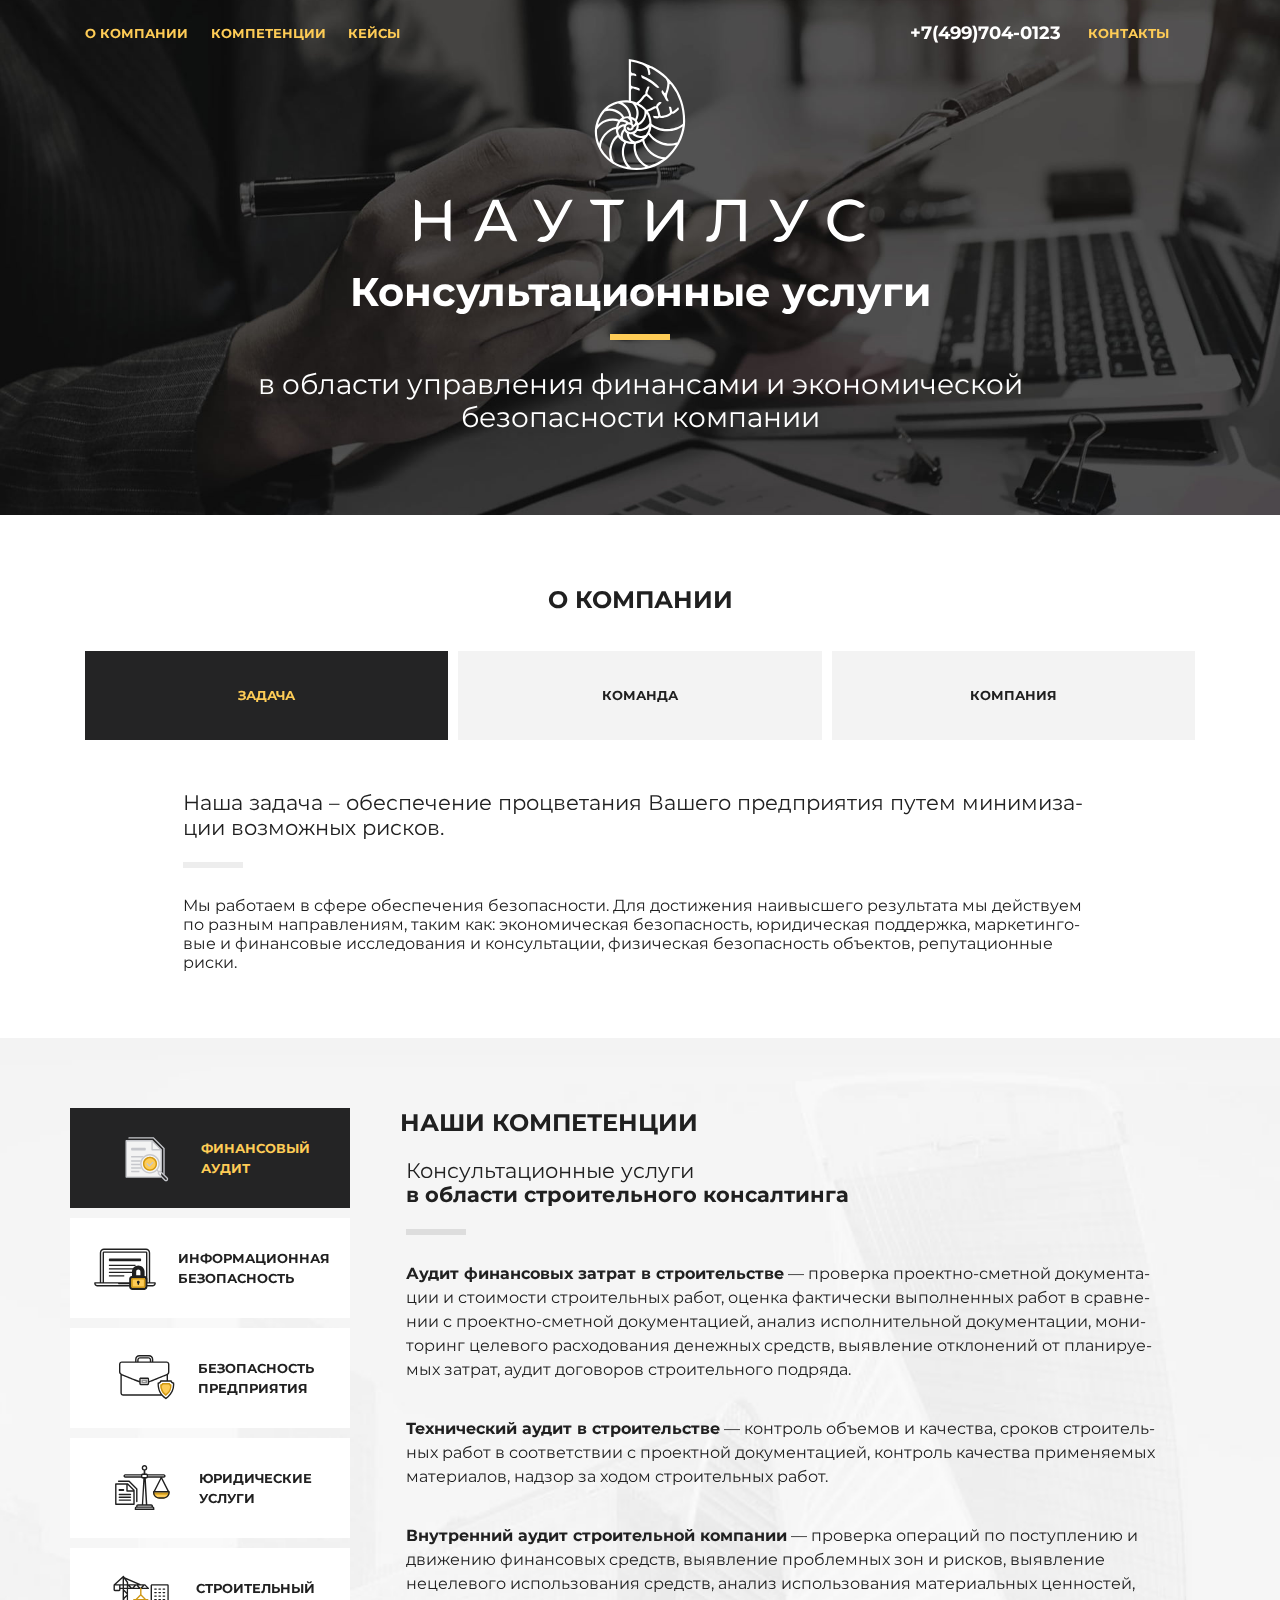
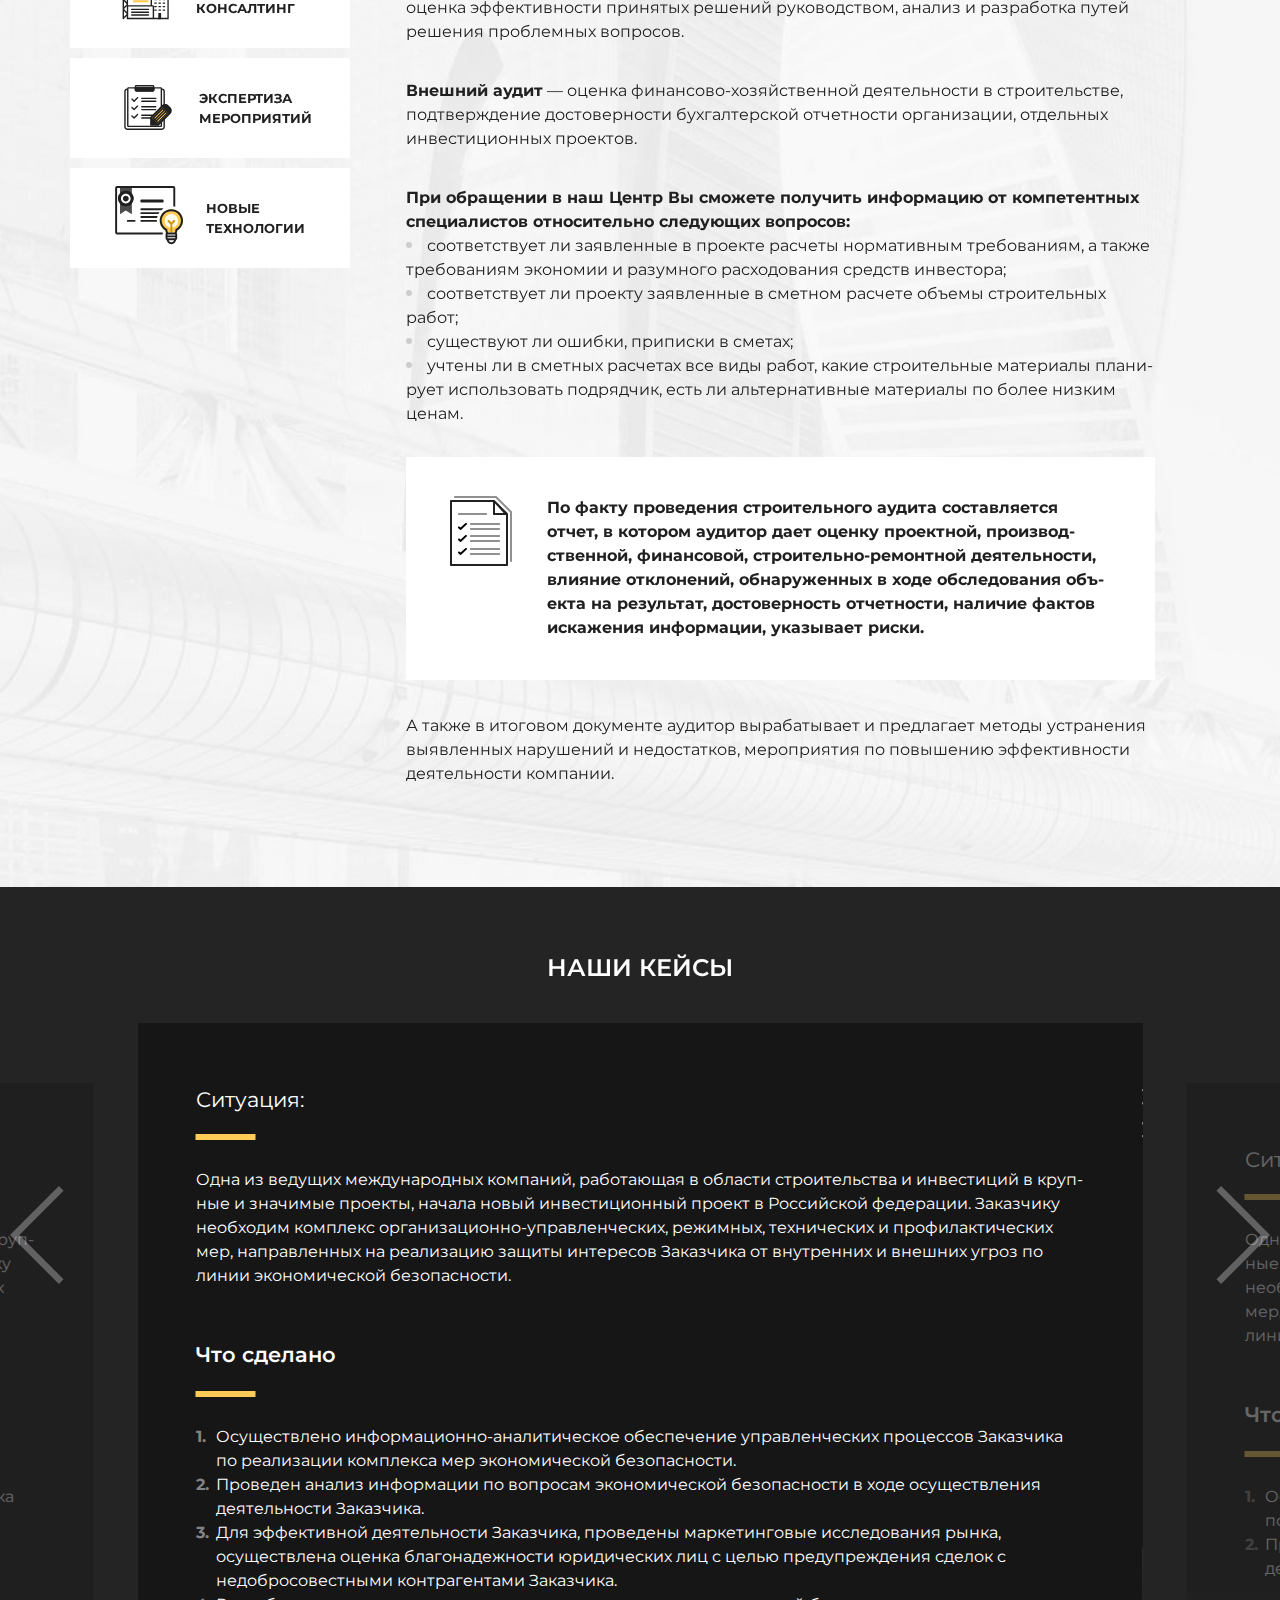
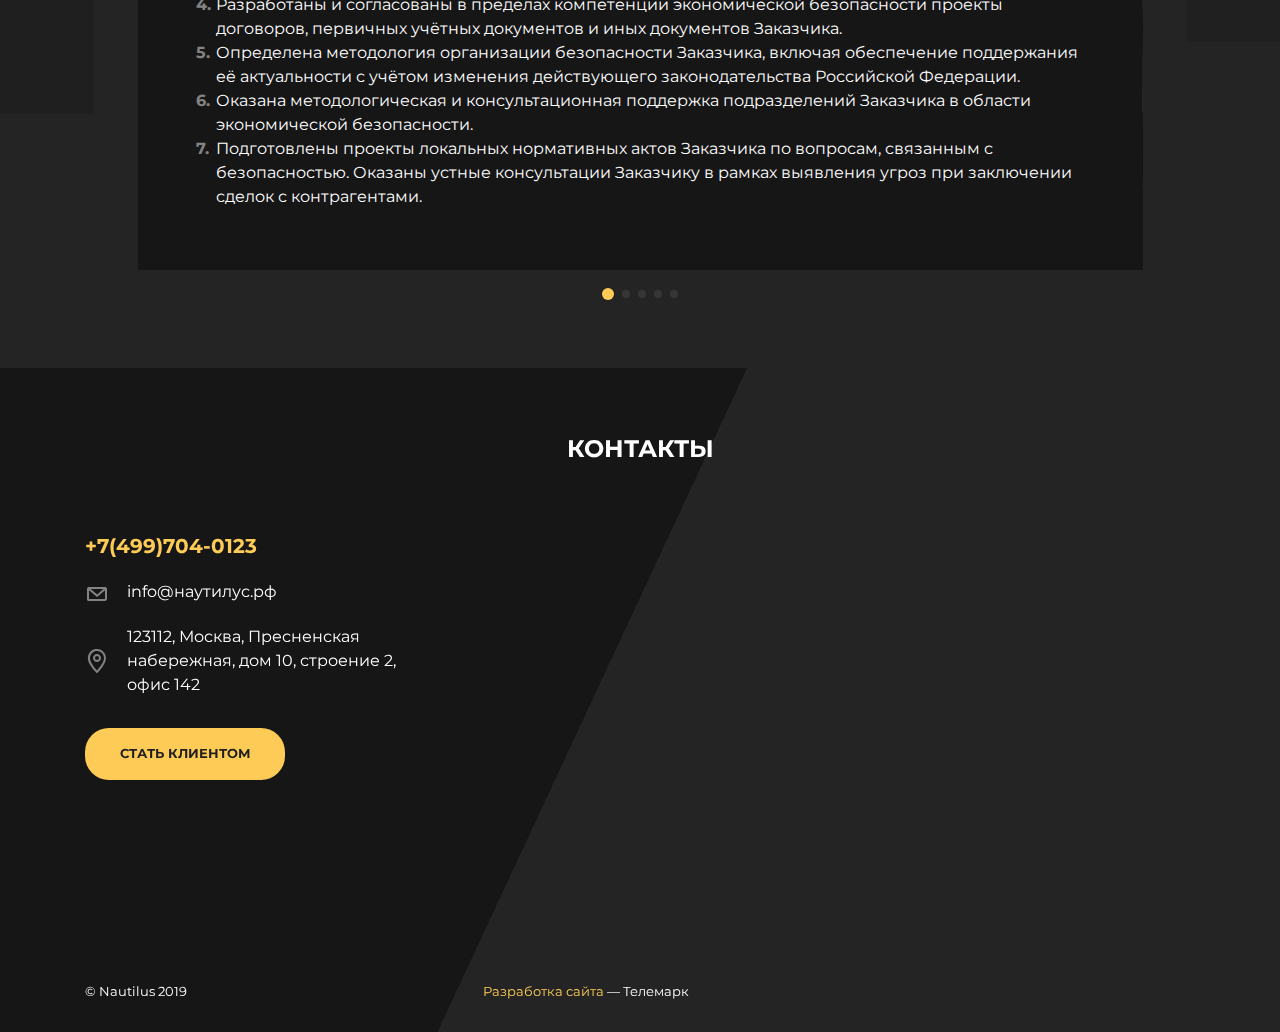
==== commit 0f84abc2: "update" ====
--- a/index.html
+++ b/index.html
@@ -10,8 +10,8 @@
 	<meta charset="UTF-8">
 	<meta http-equiv="X-UA-Compatible" content="IE=edge">
 	<meta name="viewport" content="width=device-width, initial-scale=1.0">
-	<title>title</title>
-	<meta name="author" content="Alim Nagoev(https://github.com/alim-nagoev)">
+	<title>Наутилус</title>
+	<meta name="author" content="Alim Nagoev(https://github.com/developer-nagoev)">
 	<meta name="description" content="description here ">
 	<meta name="keywords" content="keywords,here">
 	<link rel="shortcut icon" href="favicon.png" type="image/vnd.microsoft.icon">
@@ -309,7 +309,9 @@
 		<!-- COMPETENCE -->
 		<section class="competence" id="competence">
 			<div class="competence__inner">
-				<h2 class="head competence__head">Наши компетенции</h2>
+				<div class="container competence__wrap">
+					<h2 class="head competence__head">Наши компетенции</h2>
+				</div>
 				<div class="competence__row">
 					<!-- Swiper -->
 					<div class="swiper-container gallery-thumbs competence-controls">
@@ -1102,15 +1104,16 @@
 
 	<!-- Section footer: -->
 	<footer class="footer" id="footer">
-
-		<span class="footer__copy">&copy; Nautilus 2019</span>
-		<p class="footer__created">
-			<a href="#" class="link">Разработка сайта</a> — Телемарк
-		</p>
+		<div class="footer__inner container">
+			<span class="footer__copy">&copy; Nautilus 2019</span>
+			<p class="footer__created">
+				<a href="#" class="link">Разработка сайта</a> — Телемарк
+			</p>
+		</div>
 	</footer>
 
 	<div class="overlay">
-		<div class="modal">
+		<div class="modal modal--client">
 
 			<button class="modal__exit" aria-label="Закрыть окно">
 				<svg xmlns="http://www.w3.org/2000/svg" viewbox="0 0 20 20" class="modal__ico">
@@ -1137,18 +1140,30 @@
 					<input type="text" id="floatField2" data-placeholder="Сообщение">
 				</div>
 
-				<button type="submit" class="btn btn--yellow form__btn call-modal">Стать клиентом</button>
+				<button type="submit" class="btn btn--yellow form__btn">Стать клиентом</button>
 			</form>
-			<p class="conf">
+			<p class="modal__text">
 				Нажимая на кнопку, вы даете согласие на обработку персональных данных и соглашаетесь c <a href="#"
-					target="_blank" rel="noopener noreferrer" class="conf__link">политикой
+					target="_blank" rel="noopener noreferrer" class="modal__link">политикой
 					конфиденциальности</a>
 			</p>
 		</div>
+		<div class="modal modal--thanks">
+
+			<button class="modal__exit modal__exit--thanks" aria-label="Закрыть окно">
+				<svg xmlns="http://www.w3.org/2000/svg" viewbox="0 0 20 20" class="modal__ico">
+					<path d="M20 2.1L17.9 0 10 7.9 2.1 0 0 2.1 7.9 10 0 17.9 2.1 20l7.9-7.9 7.9 7.9 2.1-2.1-7.9-7.9z" />
+				</svg>
+			</button>
+
+			<h2 class="head modal__head line line--dgrey">Благодарим за обращение</h2>
+			<p class="modal__text">Ваша заявка успешно отправлена.
+				Мы свяжемся с вами в ближайшее время</p>
+		</div>
 	</div>
 	<script src="https://api-maps.yandex.ru/2.1/?lang=ru_RU" type="text/javascript"></script>
+	<script src="scripts/scrollTo.js"></script>
 	<script src="scripts/swiper.js"></script>
-	<script src="scripts/scrollTo.js"></script>
 	<script src="scripts/main.js"></script>
 </body>
 
--- a/styles/main.css
+++ b/styles/main.css
@@ -1,17 +1,15 @@
 @charset "UTF-8";
 html {
   font-size: 62.5%;
-  -webkit-box-sizing: border-box;
-          box-sizing: border-box;
+  box-sizing: border-box;
   padding: 0;
   margin: 0;
 }
 
 *,
-*::before,
-*::after {
-  -webkit-box-sizing: inherit;
-          box-sizing: inherit;
+*:before,
+*:after {
+  box-sizing: inherit;
 }
 
 /*/ ========= Сброс (Заголовки) =============/*/
@@ -81,7 +79,6 @@
 a {
   text-decoration: none;
   font-family: inherit;
-  -webkit-transition: all 0.3s ease;
   transition: all 0.3s ease;
 }
 
@@ -95,8 +92,7 @@
   margin: 0;
   border: none;
   border-radius: 0;
-  -webkit-box-shadow: none;
-          box-shadow: none;
+  box-shadow: none;
   background-color: transparent;
   font: inherit;
   color: inherit;
@@ -107,7 +103,6 @@
 button,
 input {
   overflow: visible;
-  -webkit-transition: all 0.3s ease;
   transition: all 0.3s ease;
 }
 
@@ -187,45 +182,49 @@
 ::-webkit-input-placeholder {
   color: inherit;
   opacity: 1;
-  -webkit-transition: opacity .3s;
+  -ms-filter: "progid:DXImageTransform.Microsoft.Alpha(Opacity=100)";
   transition: opacity .3s;
 }
 
 ::-moz-placeholder {
   color: inherit;
   opacity: 1;
-  -webkit-transition: opacity .3s;
+  -ms-filter: "progid:DXImageTransform.Microsoft.Alpha(Opacity=100)";
   transition: opacity .3s;
 }
 
 :-moz-placeholder {
   color: inherit;
   opacity: 1;
-  -webkit-transition: opacity .3s;
+  -ms-filter: "progid:DXImageTransform.Microsoft.Alpha(Opacity=100)";
   transition: opacity .3s;
 }
 
 :-ms-input-placeholder {
   color: inherit;
   opacity: 1;
-  -webkit-transition: opacity .3s;
+  -ms-filter: "progid:DXImageTransform.Microsoft.Alpha(Opacity=100)";
   transition: opacity .3s;
 }
 
 :focus::-webkit-input-placeholder {
   opacity: 0;
+  -ms-filter: "progid:DXImageTransform.Microsoft.Alpha(Opacity=0)";
 }
 
 :focus::-moz-placeholder {
   opacity: 0;
+  -ms-filter: "progid:DXImageTransform.Microsoft.Alpha(Opacity=0)";
 }
 
 :focus:-moz-placeholder {
   opacity: 0;
+  -ms-filter: "progid:DXImageTransform.Microsoft.Alpha(Opacity=0)";
 }
 
 :focus:-ms-input-placeholder {
   opacity: 0;
+  -ms-filter: "progid:DXImageTransform.Microsoft.Alpha(Opacity=0)";
 }
 
 /*/ ========= Сброс (Элементы формы (курсор) =============/*/
@@ -239,7 +238,6 @@
 /*/ ========= Сброс (Векторная графика) =============/*/
 svg {
   fill: currentColor;
-  -webkit-transition: all 0.3s ease;
   transition: all 0.3s ease;
 }
 
@@ -284,8 +282,6 @@
 }
 
 .swiper-container-vertical > .swiper-wrapper {
-  -webkit-box-orient: vertical;
-  -webkit-box-direction: normal;
   -ms-flex-direction: column;
   flex-direction: column;
 }
@@ -295,20 +291,13 @@
   width: 100%;
   height: 100%;
   z-index: 1;
-  display: -webkit-box;
   display: -ms-flexbox;
   display: flex;
-  -webkit-transition-property: -webkit-transform;
-  transition-property: -webkit-transform;
   transition-property: transform;
-  transition-property: transform, -webkit-transform;
-  transition-property: transform,-webkit-transform;
-  -webkit-box-sizing: content-box;
   box-sizing: content-box;
 }
 
 .swiper-container-android .swiper-slide, .swiper-wrapper {
-  -webkit-transform: translate3d(0, 0, 0);
   transform: translate3d(0, 0, 0);
 }
 
@@ -318,7 +307,6 @@
 }
 
 .swiper-container-free-mode > .swiper-wrapper {
-  -webkit-transition-timing-function: ease-out;
   transition-timing-function: ease-out;
   margin: 0 auto;
 }
@@ -329,11 +317,7 @@
   width: 100%;
   height: 100%;
   position: relative;
-  -webkit-transition-property: -webkit-transform;
-  transition-property: -webkit-transform;
   transition-property: transform;
-  transition-property: transform, -webkit-transform;
-  transition-property: transform,-webkit-transform;
 }
 
 .swiper-slide-invisible-blank {
@@ -345,22 +329,17 @@
 }
 
 .swiper-container-autoheight .swiper-wrapper {
-  -webkit-box-align: start;
   -ms-flex-align: start;
-  align-items: flex-start;
-  -webkit-transition-property: height,-webkit-transform;
-  transition-property: height,-webkit-transform;
+  -ms-grid-row-align: flex-start;
+      align-items: flex-start;
   transition-property: transform,height;
-  transition-property: transform,height,-webkit-transform;
 }
 
 .swiper-container-3d {
-  -webkit-perspective: 1200px;
   perspective: 1200px;
 }
 
 .swiper-container-3d .swiper-cube-shadow, .swiper-container-3d .swiper-slide, .swiper-container-3d .swiper-slide-shadow-bottom, .swiper-container-3d .swiper-slide-shadow-left, .swiper-container-3d .swiper-slide-shadow-right, .swiper-container-3d .swiper-slide-shadow-top, .swiper-container-3d .swiper-wrapper {
-  -webkit-transform-style: preserve-3d;
   transform-style: preserve-3d;
 }
 
@@ -375,22 +354,18 @@
 }
 
 .swiper-container-3d .swiper-slide-shadow-left {
-  background-image: -webkit-gradient(linear, right top, left top, from(rgba(0, 0, 0, 0.5)), to(rgba(0, 0, 0, 0)));
   background-image: linear-gradient(to left, rgba(0, 0, 0, 0.5), rgba(0, 0, 0, 0));
 }
 
 .swiper-container-3d .swiper-slide-shadow-right {
-  background-image: -webkit-gradient(linear, left top, right top, from(rgba(0, 0, 0, 0.5)), to(rgba(0, 0, 0, 0)));
   background-image: linear-gradient(to right, rgba(0, 0, 0, 0.5), rgba(0, 0, 0, 0));
 }
 
 .swiper-container-3d .swiper-slide-shadow-top {
-  background-image: -webkit-gradient(linear, left bottom, left top, from(rgba(0, 0, 0, 0.5)), to(rgba(0, 0, 0, 0)));
   background-image: linear-gradient(to top, rgba(0, 0, 0, 0.5), rgba(0, 0, 0, 0));
 }
 
 .swiper-container-3d .swiper-slide-shadow-bottom {
-  background-image: -webkit-gradient(linear, left top, left bottom, from(rgba(0, 0, 0, 0.5)), to(rgba(0, 0, 0, 0)));
   background-image: linear-gradient(to bottom, rgba(0, 0, 0, 0.5), rgba(0, 0, 0, 0));
 }
 
@@ -419,6 +394,7 @@
 
 .swiper-button-next.swiper-button-disabled, .swiper-button-prev.swiper-button-disabled {
   opacity: .35;
+  -ms-filter: "progid:DXImageTransform.Microsoft.Alpha(Opacity=35)";
   cursor: auto;
   pointer-events: none;
 }
@@ -458,15 +434,14 @@
 .swiper-pagination {
   position: absolute;
   text-align: center;
-  -webkit-transition: .3s opacity;
   transition: .3s opacity;
-  -webkit-transform: translate3d(0, 0, 0);
   transform: translate3d(0, 0, 0);
   z-index: 10;
 }
 
 .swiper-pagination.swiper-pagination-hidden {
   opacity: 0;
+  -ms-filter: "progid:DXImageTransform.Microsoft.Alpha(Opacity=0)";
 }
 
 .swiper-container-horizontal > .swiper-pagination-bullets, .swiper-pagination-custom, .swiper-pagination-fraction {
@@ -481,38 +456,31 @@
 }
 
 .swiper-pagination-bullets-dynamic .swiper-pagination-bullet {
-  -webkit-transform: scale(0.33);
   transform: scale(0.33);
   position: relative;
 }
 
 .swiper-pagination-bullets-dynamic .swiper-pagination-bullet-active {
-  -webkit-transform: scale(1);
   transform: scale(1);
 }
 
 .swiper-pagination-bullets-dynamic .swiper-pagination-bullet-active-main {
-  -webkit-transform: scale(1);
   transform: scale(1);
 }
 
 .swiper-pagination-bullets-dynamic .swiper-pagination-bullet-active-prev {
-  -webkit-transform: scale(0.66);
   transform: scale(0.66);
 }
 
 .swiper-pagination-bullets-dynamic .swiper-pagination-bullet-active-prev-prev {
-  -webkit-transform: scale(0.33);
   transform: scale(0.33);
 }
 
 .swiper-pagination-bullets-dynamic .swiper-pagination-bullet-active-next {
-  -webkit-transform: scale(0.66);
   transform: scale(0.66);
 }
 
 .swiper-pagination-bullets-dynamic .swiper-pagination-bullet-active-next-next {
-  -webkit-transform: scale(0.33);
   transform: scale(0.33);
 }
 
@@ -523,13 +491,13 @@
   border-radius: 100%;
   background: #000;
   opacity: .2;
+  -ms-filter: "progid:DXImageTransform.Microsoft.Alpha(Opacity=20)";
 }
 
 button.swiper-pagination-bullet {
   border: none;
   margin: 0;
   padding: 0;
-  -webkit-box-shadow: none;
   box-shadow: none;
   -webkit-appearance: none;
   -moz-appearance: none;
@@ -542,13 +510,13 @@
 
 .swiper-pagination-bullet-active {
   opacity: 1;
+  -ms-filter: "progid:DXImageTransform.Microsoft.Alpha(Opacity=100)";
   background: #007aff;
 }
 
 .swiper-container-vertical > .swiper-pagination-bullets {
   right: 10px;
   top: 50%;
-  -webkit-transform: translate3d(0, -50%, 0);
   transform: translate3d(0, -50%, 0);
 }
 
@@ -559,18 +527,14 @@
 
 .swiper-container-vertical > .swiper-pagination-bullets.swiper-pagination-bullets-dynamic {
   top: 50%;
-  -webkit-transform: translateY(-50%);
   transform: translateY(-50%);
   width: 8px;
 }
 
 .swiper-container-vertical > .swiper-pagination-bullets.swiper-pagination-bullets-dynamic .swiper-pagination-bullet {
   display: inline-block;
-  -webkit-transition: .2s top,.2s -webkit-transform;
   transition: .2s top,.2s -webkit-transform;
-  -webkit-transition: .2s transform,.2s top;
   transition: .2s transform,.2s top;
-  -webkit-transition: .2s transform,.2s top,.2s -webkit-transform;
   transition: .2s transform,.2s top,.2s -webkit-transform;
 }
 
@@ -580,26 +544,19 @@
 
 .swiper-container-horizontal > .swiper-pagination-bullets.swiper-pagination-bullets-dynamic {
   left: 50%;
-  -webkit-transform: translateX(-50%);
   transform: translateX(-50%);
   white-space: nowrap;
 }
 
 .swiper-container-horizontal > .swiper-pagination-bullets.swiper-pagination-bullets-dynamic .swiper-pagination-bullet {
-  -webkit-transition: .2s left,.2s -webkit-transform;
   transition: .2s left,.2s -webkit-transform;
-  -webkit-transition: .2s transform,.2s left;
   transition: .2s transform,.2s left;
-  -webkit-transition: .2s transform,.2s left,.2s -webkit-transform;
   transition: .2s transform,.2s left,.2s -webkit-transform;
 }
 
 .swiper-container-horizontal.swiper-container-rtl > .swiper-pagination-bullets-dynamic .swiper-pagination-bullet {
-  -webkit-transition: .2s right,.2s -webkit-transform;
   transition: .2s right,.2s -webkit-transform;
-  -webkit-transition: .2s transform,.2s right;
   transition: .2s transform,.2s right;
-  -webkit-transition: .2s transform,.2s right,.2s -webkit-transform;
   transition: .2s transform,.2s right,.2s -webkit-transform;
 }
 
@@ -615,14 +572,11 @@
   top: 0;
   width: 100%;
   height: 100%;
-  -webkit-transform: scale(0);
   transform: scale(0);
-  -webkit-transform-origin: left top;
   transform-origin: left top;
 }
 
 .swiper-container-rtl .swiper-pagination-progressbar .swiper-pagination-progressbar-fill {
-  -webkit-transform-origin: right top;
   transform-origin: right top;
 }
 
@@ -714,13 +668,10 @@
 .swiper-zoom-container {
   width: 100%;
   height: 100%;
-  display: -webkit-box;
   display: -ms-flexbox;
   display: flex;
-  -webkit-box-pack: center;
   -ms-flex-pack: center;
   justify-content: center;
-  -webkit-box-align: center;
   -ms-flex-align: center;
   align-items: center;
   text-align: center;
@@ -729,7 +680,6 @@
 .swiper-zoom-container > canvas, .swiper-zoom-container > img, .swiper-zoom-container > svg {
   max-width: 100%;
   max-height: 100%;
-  -o-object-fit: contain;
   object-fit: contain;
 }
 
@@ -746,9 +696,7 @@
   margin-left: -21px;
   margin-top: -21px;
   z-index: 10;
-  -webkit-transform-origin: 50%;
   transform-origin: 50%;
-  -webkit-animation: swiper-preloader-spin 1s steps(12, end) infinite;
   animation: swiper-preloader-spin 1s steps(12, end) infinite;
 }
 
@@ -767,16 +715,8 @@
   background-image: url("data:image/svg+xml;charset=utf-8,%3Csvg%20viewBox%3D'0%200%20120%20120'%20xmlns%3D'http%3A%2F%2Fwww.w3.org%2F2000%2Fsvg'%20xmlns%3Axlink%3D'http%3A%2F%2Fwww.w3.org%2F1999%2Fxlink'%3E%3Cdefs%3E%3Cline%20id%3D'l'%20x1%3D'60'%20x2%3D'60'%20y1%3D'7'%20y2%3D'27'%20stroke%3D'%23fff'%20stroke-width%3D'11'%20stroke-linecap%3D'round'%2F%3E%3C%2Fdefs%3E%3Cg%3E%3Cuse%20xlink%3Ahref%3D'%23l'%20opacity%3D'.27'%2F%3E%3Cuse%20xlink%3Ahref%3D'%23l'%20opacity%3D'.27'%20transform%3D'rotate(30%2060%2C60)'%2F%3E%3Cuse%20xlink%3Ahref%3D'%23l'%20opacity%3D'.27'%20transform%3D'rotate(60%2060%2C60)'%2F%3E%3Cuse%20xlink%3Ahref%3D'%23l'%20opacity%3D'.27'%20transform%3D'rotate(90%2060%2C60)'%2F%3E%3Cuse%20xlink%3Ahref%3D'%23l'%20opacity%3D'.27'%20transform%3D'rotate(120%2060%2C60)'%2F%3E%3Cuse%20xlink%3Ahref%3D'%23l'%20opacity%3D'.27'%20transform%3D'rotate(150%2060%2C60)'%2F%3E%3Cuse%20xlink%3Ahref%3D'%23l'%20opacity%3D'.37'%20transform%3D'rotate(180%2060%2C60)'%2F%3E%3Cuse%20xlink%3Ahref%3D'%23l'%20opacity%3D'.46'%20transform%3D'rotate(210%2060%2C60)'%2F%3E%3Cuse%20xlink%3Ahref%3D'%23l'%20opacity%3D'.56'%20transform%3D'rotate(240%2060%2C60)'%2F%3E%3Cuse%20xlink%3Ahref%3D'%23l'%20opacity%3D'.66'%20transform%3D'rotate(270%2060%2C60)'%2F%3E%3Cuse%20xlink%3Ahref%3D'%23l'%20opacity%3D'.75'%20transform%3D'rotate(300%2060%2C60)'%2F%3E%3Cuse%20xlink%3Ahref%3D'%23l'%20opacity%3D'.85'%20transform%3D'rotate(330%2060%2C60)'%2F%3E%3C%2Fg%3E%3C%2Fsvg%3E");
 }
 
-@-webkit-keyframes swiper-preloader-spin {
-  100% {
-    -webkit-transform: rotate(360deg);
-    transform: rotate(360deg);
-  }
-}
-
 @keyframes swiper-preloader-spin {
   100% {
-    -webkit-transform: rotate(360deg);
     transform: rotate(360deg);
   }
 }
@@ -787,17 +727,16 @@
   top: 0;
   pointer-events: none;
   opacity: 0;
+  -ms-filter: "progid:DXImageTransform.Microsoft.Alpha(Opacity=0)";
   z-index: -1000;
 }
 
 .swiper-container-fade.swiper-container-free-mode .swiper-slide {
-  -webkit-transition-timing-function: ease-out;
   transition-timing-function: ease-out;
 }
 
 .swiper-container-fade .swiper-slide {
   pointer-events: none;
-  -webkit-transition-property: opacity;
   transition-property: opacity;
 }
 
@@ -819,7 +758,6 @@
   backface-visibility: hidden;
   z-index: 1;
   visibility: hidden;
-  -webkit-transform-origin: 0 0;
   transform-origin: 0 0;
   width: 100%;
   height: 100%;
@@ -830,7 +768,6 @@
 }
 
 .swiper-container-cube.swiper-container-rtl .swiper-slide {
-  -webkit-transform-origin: 100% 0;
   transform-origin: 100% 0;
 }
 
@@ -857,8 +794,11 @@
   height: 100%;
   background: #000;
   opacity: .6;
+  -ms-filter: "progid:DXImageTransform.Microsoft.Alpha(Opacity=60)";
   -webkit-filter: blur(50px);
+  filter: url('data:image/svg+xml;charset=utf-8,<svg xmlns="http://www.w3.org/2000/svg"><filter id="filter"><feGaussianBlur stdDeviation="50" /></filter></svg>#filter');
   filter: blur(50px);
+  filter: progid:DXImageTransform.Microsoft.Blur(pixelradius=50);
   z-index: 0;
 }
 
@@ -924,6 +864,7 @@
 .head {
   font-size: 20px;
   font-weight: 700;
+  line-height: 30px;
   line-height: 3rem;
   text-transform: uppercase;
   text-align: center;
@@ -950,10 +891,16 @@
   color: #fecc56;
 }
 
+.link:hover, .link:focus {
+  color: #fff;
+}
+
 .container {
   width: 100%;
   margin: auto;
+  padding: 0px 15px;
   padding: 0rem 1.5rem;
+  max-width: 1140px;
   max-width: 114rem;
 }
 
@@ -1002,24 +949,26 @@
   }
 }
 
-.line::after {
+.line:after {
   position: absolute;
   content: '';
   bottom: 0;
   left: 0;
+  width: 60px;
   width: 6rem;
+  height: 6px;
   height: 0.6rem;
 }
 
-.line--yellow::after {
+.line--yellow:after {
   background-color: #fecc56;
 }
 
-.line--grey::after {
+.line--grey:after {
   background-color: #ededed;
 }
 
-.line--dgrey::after {
+.line--dgrey:after {
   background-color: #ddd;
 }
 
@@ -1031,30 +980,33 @@
   text-align: center;
   color: #ffffff;
   background-color: #fecc56;
+  padding: 18px 10px;
   padding: 1.8rem 1rem;
+  max-width: 200px;
   max-width: 20rem;
   width: 100%;
   outline: none;
-  -webkit-transition: all 0.3s ease;
   transition: all 0.3s ease;
+  font-size: 13px;
   font-size: 1.3rem;
   font-weight: 700;
   text-transform: uppercase;
   color: #202020;
 }
 
+.btn:hover, .btn:focus {
+  background-color: #ffd572;
+}
+
 .hamburger {
   display: inline-block;
   position: relative;
   cursor: pointer;
-  -webkit-transition-property: opacity, -webkit-filter;
   transition-property: opacity, -webkit-filter;
   transition-property: opacity, filter;
   transition-property: opacity, filter, -webkit-filter;
-  -webkit-transition-duration: 0.15s;
-          transition-duration: 0.15s;
-  -webkit-transition-timing-function: linear;
-          transition-timing-function: linear;
+  transition-duration: 0.15s;
+  transition-timing-function: linear;
   font: inherit;
   color: inherit;
   text-transform: none;
@@ -1073,22 +1025,26 @@
 
 .hamburger:hover {
   opacity: 0.7;
+  -ms-filter: "progid:DXImageTransform.Microsoft.Alpha(Opacity=70)";
 }
 
 .hamburger.is-active:hover {
   opacity: 0.7;
+  -ms-filter: "progid:DXImageTransform.Microsoft.Alpha(Opacity=70)";
 }
 
 .hamburger.is-active .hamburger-inner {
   background-color: #fecc56;
 }
 
-.hamburger.is-active .hamburger-inner::before, .hamburger.is-active .hamburger-inner::after {
+.hamburger.is-active .hamburger-inner:before, .hamburger.is-active .hamburger-inner:after {
   background-color: #fecc56;
 }
 
 .hamburger-box {
+  width: 21px;
   width: 2.1rem;
+  height: 14px;
   height: 1.4rem;
   display: inline-block;
   position: relative;
@@ -1098,46 +1054,40 @@
   display: block;
   top: 50%;
   margin-top: -2px;
+  width: 21px;
   width: 2.1rem;
+  height: 2px;
   height: 0.2rem;
   background-color: #fecc56;
   position: absolute;
-  -webkit-transition-property: -webkit-transform;
-  transition-property: -webkit-transform;
   transition-property: transform;
-  transition-property: transform, -webkit-transform;
-  -webkit-transition-duration: 0.15s;
-          transition-duration: 0.15s;
-  -webkit-transition-timing-function: ease;
-          transition-timing-function: ease;
+  transition-duration: 0.15s;
+  transition-timing-function: ease;
   outline: none;
 }
 
-.hamburger-inner::before, .hamburger-inner::after {
+.hamburger-inner:before, .hamburger-inner:after {
+  width: 21px;
   width: 2.1rem;
+  height: 2px;
   height: 0.2rem;
   background-color: #fecc56;
   position: absolute;
-  -webkit-transition-property: -webkit-transform;
-  transition-property: -webkit-transform;
   transition-property: transform;
-  transition-property: transform, -webkit-transform;
-  -webkit-transition-duration: 0.15s;
-          transition-duration: 0.15s;
-  -webkit-transition-timing-function: ease;
-          transition-timing-function: ease;
-}
-
-.hamburger-inner::before, .hamburger-inner::after {
+  transition-duration: 0.15s;
+  transition-timing-function: ease;
+}
+
+.hamburger-inner:before, .hamburger-inner:after {
   content: "";
   display: block;
 }
 
-.hamburger-inner::before {
+.hamburger-inner:before {
   top: -10px;
 }
 
-.hamburger-inner::after {
+.hamburger-inner:after {
   bottom: -10px;
 }
 
@@ -1146,44 +1096,34 @@
 ============ ****/
 .hamburger--elastic-r .hamburger-inner {
   top: 2px;
-  -webkit-transition-duration: 0.275s;
-          transition-duration: 0.275s;
-  -webkit-transition-timing-function: cubic-bezier(0.68, -0.55, 0.265, 1.55);
-          transition-timing-function: cubic-bezier(0.68, -0.55, 0.265, 1.55);
-}
-
-.hamburger--elastic-r .hamburger-inner::before {
+  transition-duration: 0.275s;
+  transition-timing-function: cubic-bezier(0.68, -0.55, 0.265, 1.55);
+}
+
+.hamburger--elastic-r .hamburger-inner:before {
   top: 7px;
-  -webkit-transition: opacity 0.125s 0.275s ease;
   transition: opacity 0.125s 0.275s ease;
 }
 
-.hamburger--elastic-r .hamburger-inner::after {
+.hamburger--elastic-r .hamburger-inner:after {
   top: 14px;
-  -webkit-transition: -webkit-transform 0.275s cubic-bezier(0.68, -0.55, 0.265, 1.55);
-  transition: -webkit-transform 0.275s cubic-bezier(0.68, -0.55, 0.265, 1.55);
   transition: transform 0.275s cubic-bezier(0.68, -0.55, 0.265, 1.55);
-  transition: transform 0.275s cubic-bezier(0.68, -0.55, 0.265, 1.55), -webkit-transform 0.275s cubic-bezier(0.68, -0.55, 0.265, 1.55);
 }
 
 .hamburger--elastic-r.is-active .hamburger-inner {
-  -webkit-transform: translate3d(0, 7px, 0) rotate(-135deg);
-          transform: translate3d(0, 7px, 0) rotate(-135deg);
-  -webkit-transition-delay: 0.075s;
-          transition-delay: 0.075s;
-}
-
-.hamburger--elastic-r.is-active .hamburger-inner::before {
-  -webkit-transition-delay: 0s;
-          transition-delay: 0s;
+  transform: translate3d(0, 7px, 0) rotate(-135deg);
+  transition-delay: 0.075s;
+}
+
+.hamburger--elastic-r.is-active .hamburger-inner:before {
+  transition-delay: 0s;
   opacity: 0;
-}
-
-.hamburger--elastic-r.is-active .hamburger-inner::after {
-  -webkit-transform: translate3d(0, -14px, 0) rotate(270deg);
-          transform: translate3d(0, -14px, 0) rotate(270deg);
-  -webkit-transition-delay: 0.075s;
-          transition-delay: 0.075s;
+  -ms-filter: "progid:DXImageTransform.Microsoft.Alpha(Opacity=0)";
+}
+
+.hamburger--elastic-r.is-active .hamburger-inner:after {
+  transform: translate3d(0, -14px, 0) rotate(270deg);
+  transition-delay: 0.075s;
 }
 
 .nav {
@@ -1191,36 +1131,37 @@
 }
 
 .nav__wrapper {
-  display: -webkit-box;
   display: -ms-flexbox;
   display: flex;
-  -webkit-box-pack: justify;
-      -ms-flex-pack: justify;
-          justify-content: space-between;
-  -webkit-box-align: center;
-      -ms-flex-align: center;
-          align-items: center;
+  -ms-flex-pack: justify;
+      justify-content: space-between;
+  -ms-flex-align: center;
+      align-items: center;
   position: absolute;
   top: 0;
   left: 0;
   margin: auto;
   width: 100%;
+  padding-left: 15px;
   padding-left: 1.5rem;
+  padding-right: 15px;
   padding-right: 1.5rem;
+  padding-top: 23px;
   padding-top: 2.3rem;
 }
 
 .header__wrapper {
   position: absolute;
+  top: 50px;
   top: 5rem;
   left: 0;
   right: 0;
   width: 100%;
-  -webkit-transition: max-height 0.6s cubic-bezier(0.47, 0, 0.745, 0.715), opacity 0.3s ease-in;
   transition: max-height 0.6s cubic-bezier(0.47, 0, 0.745, 0.715), opacity 0.3s ease-in;
   max-height: 0;
   overflow: hidden;
   opacity: 0;
+  -ms-filter: "progid:DXImageTransform.Microsoft.Alpha(Opacity=0)";
   background-color: #242425;
 }
 
@@ -1232,25 +1173,25 @@
   z-index: 30;
   top: 0;
   opacity: 1;
+  -ms-filter: "progid:DXImageTransform.Microsoft.Alpha(Opacity=100)";
+  padding-top: 55px;
   padding-top: 5.5rem;
 }
 
 @media (min-width: 768px) {
   .header__wrapper {
     position: static;
-    display: -webkit-box;
     display: -ms-flexbox;
     display: flex;
-    -webkit-box-pack: justify;
-        -ms-flex-pack: justify;
-            justify-content: space-between;
+    -ms-flex-pack: justify;
+        justify-content: space-between;
     overflow: unset;
     max-height: none;
     background-color: transparent;
-    -webkit-box-align: start;
-        -ms-flex-align: start;
-            align-items: flex-start;
+    -ms-flex-align: start;
+        align-items: flex-start;
     opacity: 1;
+    -ms-filter: "progid:DXImageTransform.Microsoft.Alpha(Opacity=100)";
   }
 }
 
@@ -1258,12 +1199,10 @@
   .menu--left {
     max-width: 31.5rem;
     width: 100%;
-    display: -webkit-box;
     display: -ms-flexbox;
     display: flex;
-    -webkit-box-pack: justify;
-        -ms-flex-pack: justify;
-            justify-content: space-between;
+    -ms-flex-pack: justify;
+        justify-content: space-between;
   }
 }
 
@@ -1271,12 +1210,10 @@
   .menu--right {
     max-width: 28.5rem;
     width: 100%;
-    display: -webkit-box;
     display: -ms-flexbox;
     display: flex;
-    -webkit-box-pack: justify;
-        -ms-flex-pack: justify;
-            justify-content: space-between;
+    -ms-flex-pack: justify;
+        justify-content: space-between;
   }
 }
 
@@ -1296,11 +1233,12 @@
 
 .menu__link {
   display: inline-block;
+  padding: 18px 0px;
   padding: 1.8rem 0rem;
   text-align: center;
   color: #fecc56;
-  -webkit-transition: all 0.3s ease;
   transition: all 0.3s ease;
+  font-size: 16px;
   font-size: 1.6rem;
   font-weight: 700;
   text-transform: uppercase;
@@ -1324,6 +1262,7 @@
 }
 
 .phone {
+  font-size: 20px;
   font-size: 2rem;
   font-weight: 700;
   text-align: center;
@@ -1338,7 +1277,9 @@
 
 .phone--menu {
   color: #fff;
+  padding: 18px 0px;
   padding: 1.8rem 0rem;
+  margin-bottom: 20px;
   margin-bottom: 2rem;
 }
 
@@ -1376,27 +1317,30 @@
   bottom: 0;
   left: 0;
   background-color: rgba(0, 0, 0, 0.534);
-  -webkit-box-pack: center;
-      -ms-flex-pack: center;
-          justify-content: center;
-  -webkit-box-align: center;
-      -ms-flex-align: center;
-          align-items: center;
+  -ms-flex-pack: center;
+      justify-content: center;
+  -ms-flex-align: center;
+      -ms-grid-row-align: center;
+      align-items: center;
   opacity: 0;
+  -ms-filter: "progid:DXImageTransform.Microsoft.Alpha(Opacity=0)";
   z-index: -20;
+  padding-left: 10px;
   padding-left: 1rem;
+  padding-right: 10px;
   padding-right: 1rem;
 }
 
 .overlay--open {
-  display: -webkit-box;
   display: -ms-flexbox;
   display: flex;
   opacity: 1;
+  -ms-filter: "progid:DXImageTransform.Microsoft.Alpha(Opacity=100)";
   z-index: 70;
 }
 
 .modal {
+  max-width: 480px;
   max-width: 48rem;
   width: 100%;
   background-color: #ffffff;
@@ -1455,6 +1399,10 @@
   }
 }
 
+.modal--thanks {
+  display: none;
+}
+
 .modal__head {
   font-size: 16px;
   margin-bottom: 21px;
@@ -1497,8 +1445,11 @@
 
 .modal__exit {
   position: absolute;
+  right: 20px;
   right: 2rem;
+  width: 12px;
   width: 1.2rem;
+  height: 12px;
   height: 1.2rem;
 }
 
@@ -1511,6 +1462,11 @@
   }
 }
 
+.modal__link {
+  text-decoration: underline;
+  color: #202020;
+}
+
 /* FORM */
 .form {
   margin-bottom: 20px;
@@ -1563,8 +1519,7 @@
 }
 
 .float-container {
-  -webkit-box-sizing: border-box;
-          box-sizing: border-box;
+  box-sizing: border-box;
   position: relative;
   /** active label */
 }
@@ -1604,6 +1559,7 @@
 .float-container input {
   border: none;
   outline: 0;
+  padding: 16px 10px;
   padding: 1.6rem 1rem;
   width: 100%;
   background-color: #f6f6f6;
@@ -1615,26 +1571,22 @@
 
 .float-container input:focus {
   border: 1px solid #d8cbad;
-  -webkit-box-shadow: 0 0 5px rgba(254, 204, 86, 0.99);
-          box-shadow: 0 0 5px rgba(254, 204, 86, 0.99);
+  box-shadow: 0 0 5px rgba(254, 204, 86, 0.99);
   background-color: #fff;
 }
 
 .float-container label {
   font-size: 14px;
+  left: 10px;
   left: 1rem;
   position: absolute;
-  -webkit-transform-origin: top left;
-          transform-origin: top left;
-  -webkit-transform: translate(0, 14px) scale(1);
-          transform: translate(0, 14px) scale(1);
-  -webkit-transition: all .1s ease-in-out;
+  transform-origin: top left;
+  transform: translate(0, 14px) scale(1);
   transition: all .1s ease-in-out;
 }
 
 .float-container.active label {
-  -webkit-transform: translate(0, 4px) scale(0.75);
-          transform: translate(0, 4px) scale(0.75);
+  transform: translate(0, 4px) scale(0.75);
 }
 
 .header {
@@ -1643,7 +1595,9 @@
 }
 
 .footer {
+  padding-top: 33px;
   padding-top: 3.3rem;
+  padding-bottom: 33px;
   padding-bottom: 3.3rem;
   text-align: center;
   position: absolute;
@@ -1653,20 +1607,96 @@
   bottom: 0;
 }
 
+@media (min-width: 768px) {
+  .footer__inner {
+    display: -ms-flexbox;
+    display: flex;
+  }
+}
+
 .footer__copy {
   color: #fff;
+  font-size: 12px;
+  margin-bottom: 21px;
+  margin-bottom: 2.1rem;
+  display: block;
+}
+
+@media (min-width: 320px) {
+  .footer__copy {
+    font-size: 12px;
+    font-size: calc(0.00125 * 100vw + 11.6px);
+  }
+}
+
+@media (min-width: 1920px) {
+  .footer__copy {
+    font-size: 14px;
+  }
+}
+
+@media (min-width: 768px) {
+  .footer__copy {
+    margin: 0;
+    margin-right: 20.6rem;
+  }
+}
+
+@media (min-width: 992px) {
+  .footer__copy {
+    margin-right: 29.6rem;
+  }
 }
 
 .footer__created {
   text-align: center;
   color: #fff;
+  font-size: 12px;
+}
+
+@media (min-width: 320px) {
+  .footer__created {
+    font-size: 12px;
+    font-size: calc(0.00125 * 100vw + 11.6px);
+  }
+}
+
+@media (min-width: 1920px) {
+  .footer__created {
+    font-size: 14px;
+  }
 }
 
 .hero {
   padding-top: 32px;
   padding-bottom: 27px;
-  background: url("/images/hero/hero-bg.jpg") no-repeat center/cover;
-}
+  position: relative;
+ z-index: 3;
+ overflow: hidden;
+}
+.hero::after {
+	position: absolute;
+	content: '';
+	top: 0;
+	left: 0;
+	right: 0;
+	bottom: 0;
+	width: 100%;
+	height: 100%;
+	background: url("../images/hero/hero-bg.jpg") no-repeat center/cover;
+	-webkit-animation: zoom 57s 2s forwards infinite;
+  -moz-animation:    zoom 57s 2s forwards infinite;
+  -o-animation:      zoom 57s 2s forwards infinite;
+  animation:         zoom 57s 2s forwards infinite;
+  z-index: -1;
+}
+@keyframes zoom {
+	0%   {}
+	10%   {transform: scale(1.2);}
+	50%   {transform: scale(1.2);}
+	60%   {transform: scale(1);}
+	100%  {transform: scale(1);}
+  }
 
 @media (min-width: 320px) {
   .hero {
@@ -1695,6 +1725,7 @@
 .hero__logo {
   display: block;
   margin: auto;
+  margin-bottom: 30px;
   margin-bottom: 3rem;
 }
 
@@ -1702,6 +1733,7 @@
   text-align: center;
   color: #fff;
   font-size: 16px;
+  max-width: 776px;
   max-width: 77.6rem;
   margin: auto;
 }
@@ -1739,10 +1771,9 @@
   }
 }
 
-.hero__title-top::after {
+.hero__title-top:after {
   left: 50%;
-  -webkit-transform: translateX(-50%);
-          transform: translateX(-50%);
+  transform: translateX(-50%);
 }
 
 /* ABOUT */
@@ -1776,15 +1807,18 @@
 }
 
 .about__head {
+  margin-bottom: 36px;
   margin-bottom: 3.6rem;
 }
 
 .about-controls {
+  max-width: 1138px;
   max-width: 113.8rem;
   margin: auto;
 }
 
 .about-controls__item {
+  width: 111px;
   width: 11.1rem;
 }
 
@@ -1819,6 +1853,7 @@
   background-color: #f3f3f3;
   text-transform: uppercase;
   outline: none;
+  font-size: 11px;
   font-size: 1.1rem;
   font-weight: 700;
 }
@@ -1858,6 +1893,7 @@
 }
 
 .about-thumbs {
+  max-width: 915px;
   max-width: 91.5rem;
   margin: auto;
 }
@@ -1880,6 +1916,7 @@
 
 .about-thumbs__slogan {
   font-size: 16px;
+  line-height: 24px;
   line-height: 2.4rem;
   position: relative;
   padding-bottom: 24px;
@@ -1957,8 +1994,12 @@
 
 @media (min-width: 768px) {
   .competence {
-    background: #f3f3f3 url("/images/competence/competence-bg.jpg") no-repeat center/cover;
-  }
+    background: #f3f3f3 url("../images/competence/competence-bg.jpg") no-repeat center/cover;
+  }
+}
+
+.competence__wrap {
+  position: relative;
 }
 
 .competence__head {
@@ -1978,20 +2019,68 @@
 }
 
 @media (min-width: 992px) {
+  .competence__head {
+    position: absolute;
+    top: 0;
+    left: 49%;
+    transform: translateX(-50%);
+    z-index: 20;
+    margin: 0;
+  }
+}
+
+@media (min-width: 1200px) {
+  .competence__head {
+    left: 42%;
+  }
+}
+
+@media (min-width: 1600px) {
+  .competence__head {
+    left: 43%;
+  }
+}
+
+@media (min-width: 992px) {
+  .competence__row {
+    max-width: 93.7rem;
+    width: 100%;
+    margin: auto;
+    display: -ms-flexbox;
+    display: flex;
+  }
+}
+
+@media (min-width: 1200px) {
+  .competence__row {
+    max-width: 114rem;
+  }
+}
+
+@media (min-width: 992px) {
   .competence-controls {
-    width: 28rem;
-    overflow: inherit;
+    margin-left: 0;
+  }
+}
+
+@media (min-width: 1200px) {
+  .competence-controls {
+    margin: 0;
   }
 }
 
 .competence-controls__item {
+  width: 150px;
   width: 15rem;
+  height: 130px;
   height: 13rem;
+  box-sizing: border-box;
 }
 
 @media (min-width: 992px) {
   .competence-controls__item {
-    width: 100%;
+    width: 28rem;
+    height: 10rem;
   }
 }
 
@@ -2009,29 +2098,38 @@
   background-color: #fff;
   text-transform: uppercase;
   outline: none;
+  font-size: 11px;
   font-size: 1.1rem;
-  display: -webkit-box;
   display: -ms-flexbox;
   display: flex;
-  -webkit-box-orient: vertical;
-  -webkit-box-direction: normal;
-      -ms-flex-direction: column;
-          flex-direction: column;
-  -webkit-box-pack: center;
-      -ms-flex-pack: center;
-          justify-content: center;
+  -ms-flex-direction: column;
+  flex-direction: column;
+  -ms-flex-pack: center;
+      justify-content: center;
   text-align: center;
-  -webkit-box-align: center;
-      -ms-flex-align: center;
-          align-items: center;
+  -ms-flex-align: center;
+      align-items: center;
   height: 100%;
   width: 100%;
   padding: 0;
+  font-weight: 700;
+}
+
+@media (min-width: 992px) {
+  .competence-controls__button {
+    max-width: 100%;
+    -ms-flex-direction: row;
+    flex-direction: row;
+    font-size: 1.3rem;
+    text-align: left;
+    line-height: 2rem;
+    padding-left: 1.7rem;
+    padding-right: 2rem;
+  }
 }
 
 .competence-controls__button:hover, .competence-controls__button:focus {
-  -webkit-box-shadow: 0 10px 30px rgba(0, 0, 0, 0.15);
-          box-shadow: 0 10px 30px rgba(0, 0, 0, 0.15);
+  box-shadow: 0 10px 30px rgba(0, 0, 0, 0.15);
 }
 
 .competence-controls__icon {
@@ -2039,7 +2137,15 @@
   width: 80%;
   width: 79px;
   height: 63px;
+  margin-bottom: 14px;
   margin-bottom: 1.4rem;
+}
+
+@media (min-width: 992px) {
+  .competence-controls__icon {
+    margin: 0;
+    margin-right: 1.5rem;
+  }
 }
 
 @media (min-width: 992px) {
@@ -2048,6 +2154,12 @@
   }
 }
 
+@media (min-width: 1200px) {
+  .competence-thumbs {
+    max-width: 74.9rem;
+  }
+}
+
 .competence-thumbs__item {
   padding-top: 33px;
 }
@@ -2065,7 +2177,9 @@
 }
 
 .competence-thumbs .swiper-slide__wrap {
+  padding-left: 10px;
   padding-left: 1rem;
+  padding-right: 10px;
   padding-right: 1rem;
 }
 
@@ -2092,6 +2206,7 @@
 
 .competence-thumbs__slogan {
   font-size: 16px;
+  line-height: 24px;
   line-height: 2.4rem;
 }
 
@@ -2110,6 +2225,7 @@
 
 .competence-thumbs__text {
   margin-bottom: 23px;
+  line-height: 24px;
   line-height: 2.4rem;
 }
 
@@ -2126,6 +2242,7 @@
 }
 
 .competence-thumbs-list {
+  margin-bottom: 31px;
   margin-bottom: 3.1rem;
 }
 
@@ -2133,35 +2250,38 @@
   display: inline-block;
 }
 
-.competence-thumbs-list__item::before {
+.competence-thumbs-list__item:before {
   display: inline-block;
+  margin-right: 15px;
   margin-right: 1.5rem;
   content: '';
+  width: 6px;
   width: 0.6rem;
+  height: 6px;
   height: 0.6rem;
   border-radius: 50%;
   left: 0;
   top: 50%;
-  -webkit-transform: translateY(-50%);
-          transform: translateY(-50%);
+  transform: translateY(-50%);
   background-color: #cecccc;
 }
 
 .competence-thumbs-block {
+  padding: 21px;
   padding: 2.1rem;
   background-color: #fff;
+  line-height: 24px;
   line-height: 2.4rem;
+  margin-bottom: 34px;
   margin-bottom: 3.4rem;
 }
 
 @media (min-width: 768px) {
   .competence-thumbs-block {
-    display: -webkit-box;
     display: -ms-flexbox;
     display: flex;
-    -webkit-box-align: start;
-        -ms-flex-align: start;
-            align-items: flex-start;
+    -ms-flex-align: start;
+        align-items: flex-start;
     padding: 3.9rem 4.4rem 4rem;
   }
 }
@@ -2211,11 +2331,13 @@
 }
 
 .case__head {
+  margin-bottom: 40px;
   margin-bottom: 4rem;
   font-weight: 600;
 }
 
 .case-container {
+  padding-bottom: 30px;
   padding-bottom: 3rem;
 }
 
@@ -2225,20 +2347,21 @@
   }
 }
 
+.case-container .swiper-wrapper {
+  box-sizing: border-box;
+}
+
 .case-container .swiper-pagination {
   bottom: 0;
 }
 
 .case-container .swiper-pagination-bullets {
-  display: -webkit-box;
   display: -ms-flexbox;
   display: flex;
-  -webkit-box-align: center;
-      -ms-flex-align: center;
-          align-items: center;
-  -webkit-box-pack: center;
-      -ms-flex-pack: center;
-          justify-content: center;
+  -ms-flex-align: center;
+      align-items: center;
+  -ms-flex-pack: center;
+      justify-content: center;
 }
 
 .case-container .swiper-pagination-bullet {
@@ -2252,9 +2375,20 @@
 }
 
 .case-container .swiper-pagination-bullet.swiper-pagination-bullet-active {
+  width: 12px;
   width: 1.2rem;
+  height: 12px;
   height: 1.2rem;
   background-color: #fecc56;
+}
+
+.case-container .swiper-slide-next,
+.case-container .swiper-slide-prev {
+  margin-top: 60px;
+  margin-top: 6rem;
+  opacity: 0.3;
+  -ms-filter: "progid:DXImageTransform.Microsoft.Alpha(Opacity=30)";
+  transition: all 0.9s;
 }
 
 .case-container .swiper-button-next,
@@ -2262,7 +2396,7 @@
   top: 20%;
   display: none;
   opacity: 0.3;
-  -webkit-transition: all 0.3s;
+  -ms-filter: "progid:DXImageTransform.Microsoft.Alpha(Opacity=30)";
   transition: all 0.3s;
   outline: none;
 }
@@ -2271,6 +2405,7 @@
 .case-container .swiper-button-prev:hover,
 .case-container .swiper-button-prev:focus {
   opacity: 1;
+  -ms-filter: "progid:DXImageTransform.Microsoft.Alpha(Opacity=100)";
 }
 
 @media (min-width: 768px) {
@@ -2280,8 +2415,26 @@
   }
 }
 
+@media (min-width: 1200px) {
+  .case-container .swiper-button-next,
+  .case-container .swiper-button-prev {
+    height: 11.8rem;
+    width: 6rem;
+    background-size: contain;
+  }
+}
+
+@media (min-width: 1200px) {
+  .case-slide {
+    max-width: 100.5rem;
+    width: 100%;
+  }
+}
+
 .case-slide__wrap {
+  padding-left: 17px;
   padding-left: 1.7rem;
+  padding-right: 17px;
   padding-right: 1.7rem;
 }
 
@@ -2302,6 +2455,7 @@
 @media (min-width: 1200px) {
   .case-slide__wrap {
     max-width: 100.5rem;
+    min-width: 100.5rem;
     background-color: #161616;
     padding: 6.5rem 5.8rem 6.1rem;
     width: 100%;
@@ -2328,6 +2482,7 @@
 
 .case-slide__info {
   color: #fff;
+  line-height: 24px;
   line-height: 2.4rem;
   margin-bottom: 36px;
 }
@@ -2348,6 +2503,7 @@
   color: #fecc56;
   position: relative;
   font-size: 16px;
+  padding-bottom: 3px;
   padding-bottom: 0.3rem;
   font-weight: 600;
 }
@@ -2371,17 +2527,17 @@
   }
 }
 
-.case-slide__trigger::after {
+.case-slide__trigger:after {
   display: none;
 }
 
 @media (min-width: 768px) {
-  .case-slide__trigger::after {
+  .case-slide__trigger:after {
     display: block;
   }
 }
 
-.case-slide__trigger::before {
+.case-slide__trigger:before {
   position: absolute;
   content: '';
   height: 1px;
@@ -2392,7 +2548,7 @@
 }
 
 @media (min-width: 768px) {
-  .case-slide__trigger::before {
+  .case-slide__trigger:before {
     display: none;
   }
 }
@@ -2406,7 +2562,6 @@
 .case-slide__list {
   counter-reset: list;
   display: none;
-  -webkit-transition: all 0.3s;
   transition: all 0.3s;
 }
 
@@ -2422,16 +2577,19 @@
 
 .case-slide__number {
   color: #fff;
+  line-height: 24px;
   line-height: 2.4rem;
   list-style-type: none;
   position: relative;
+  padding-left: 20px;
   padding-left: 2rem;
 }
 
-.case-slide__number::before {
+.case-slide__number:before {
   counter-increment: list;
   content: counter(list) ". ";
   color: #838383;
+  font-size: 16px;
   font-size: 1.6rem;
   font-weight: 700;
   position: absolute;
@@ -2443,6 +2601,7 @@
 .contact {
   background: linear-gradient(115deg, #161616 47%, #242425 30%) no-repeat 50% 50%/100% 100%;
   padding-top: 45px;
+  padding-bottom: 130px;
   padding-bottom: 13rem;
 }
 
@@ -2459,40 +2618,36 @@
 }
 
 .contact__head {
+  margin-bottom: 38px;
   margin-bottom: 3.8rem;
 }
 
 @media (min-width: 768px) {
   .contact__row {
-    display: -webkit-box;
     display: -ms-flexbox;
     display: flex;
-    -webkit-box-align: center;
-        -ms-flex-align: center;
-            align-items: center;
-    -webkit-box-pack: justify;
-        -ms-flex-pack: justify;
-            justify-content: space-between;
+    -ms-flex-align: center;
+        align-items: center;
+    -ms-flex-pack: justify;
+        justify-content: space-between;
   }
 }
 
 @media (min-width: 1200px) {
   .contact__row {
-    -webkit-box-align: start;
-        -ms-flex-align: start;
-            align-items: flex-start;
+    -ms-flex-align: start;
+        -ms-grid-row-align: flex-start;
+        align-items: flex-start;
   }
 }
 
 .contact__column--address {
-  display: -webkit-box;
   display: -ms-flexbox;
   display: flex;
-  -webkit-box-orient: vertical;
-  -webkit-box-direction: normal;
-      -ms-flex-direction: column;
-          flex-direction: column;
+  -ms-flex-direction: column;
+  flex-direction: column;
   text-align: center;
+  margin-bottom: 40px;
   margin-bottom: 4rem;
 }
 
@@ -2518,6 +2673,7 @@
 }
 
 .contact__phone {
+  margin-bottom: 24px;
   margin-bottom: 2.4rem;
 }
 
@@ -2527,24 +2683,34 @@
 
 @media (min-width: 768px) {
   .contact__address, .contact__mail {
-    display: -webkit-box;
     display: -ms-flexbox;
     display: flex;
   }
 }
 
 .contact__address {
+  line-height: 24px;
+  max-width: 207px;
+  margin: auto;
+  margin-bottom: 31px;
   margin-bottom: 3.1rem;
-  line-height: 24px;
+}
+
+@media (min-width: 576px) {
+  .contact__address {
+    max-width: 100%;
+  }
 }
 
 .contact__mail {
+  margin-bottom: 19px;
   margin-bottom: 1.9rem;
 }
 
 .contact__ico {
   display: block;
   margin: auto;
+  margin-bottom: 13px;
   margin-bottom: 1.3rem;
 }
 
@@ -2556,7 +2722,9 @@
 }
 
 .contact__map {
+  width: 290px;
   width: 29rem;
+  height: 290px;
   height: 29rem;
   margin: auto;
 }
@@ -2583,7 +2751,9 @@
 }
 
 .contact .ymaps-2-1-74-inner-panes {
+  filter: url('data:image/svg+xml;charset=utf-8,<svg xmlns="http://www.w3.org/2000/svg"><filter id="filter"><feColorMatrix type="matrix" color-interpolation-filters="sRGB" values="0.2126 0.7152 0.0722 0 0 0.2126 0.7152 0.0722 0 0 0.2126 0.7152 0.0722 0 0 0 0 0 1 0" /></filter></svg>#filter');
   filter: grayscale(1);
+  filter: gray;
   -ms-filter: grayscale(1);
   -webkit-filter: grayscale(1);
   -moz-filter: grayscale(1);
@@ -2600,5 +2770,4 @@
   .contact__btn {
     margin-left: 0;
   }
-}
-/*# sourceMappingURL=main.css.map */+}